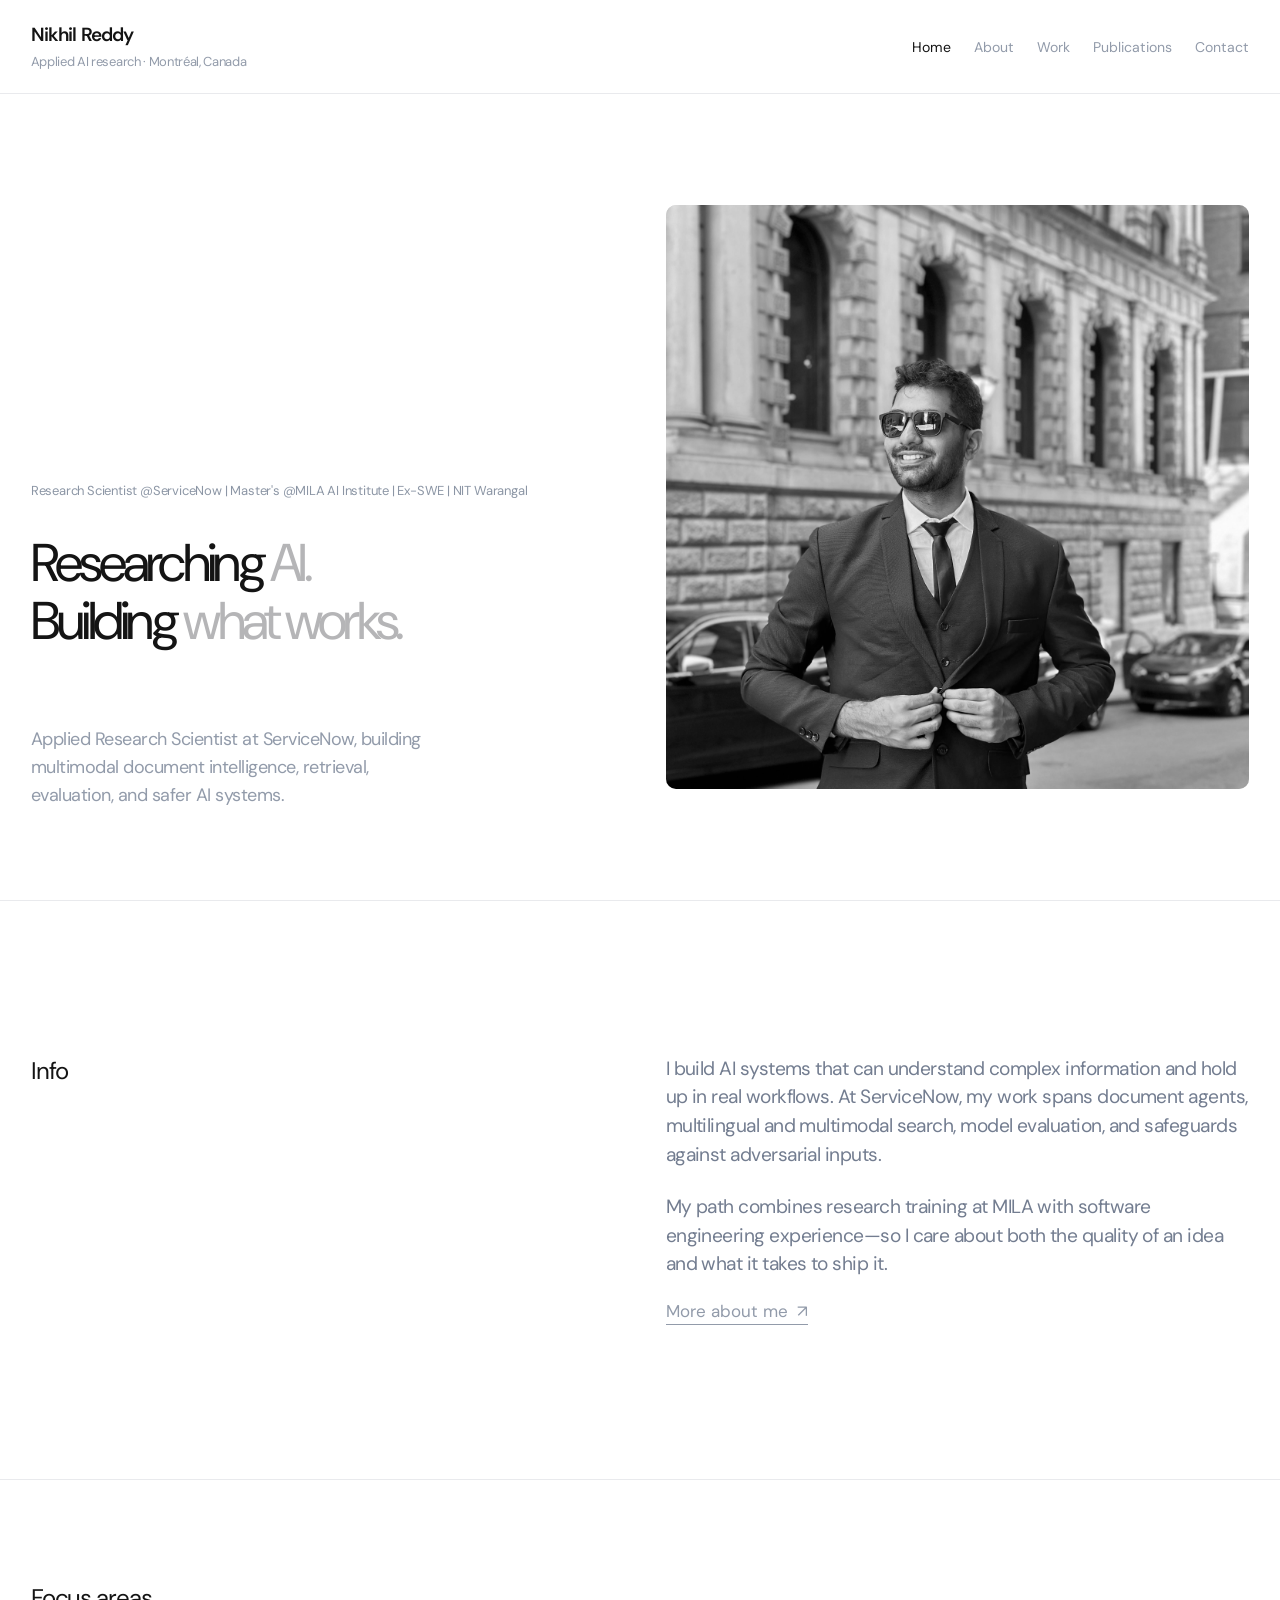
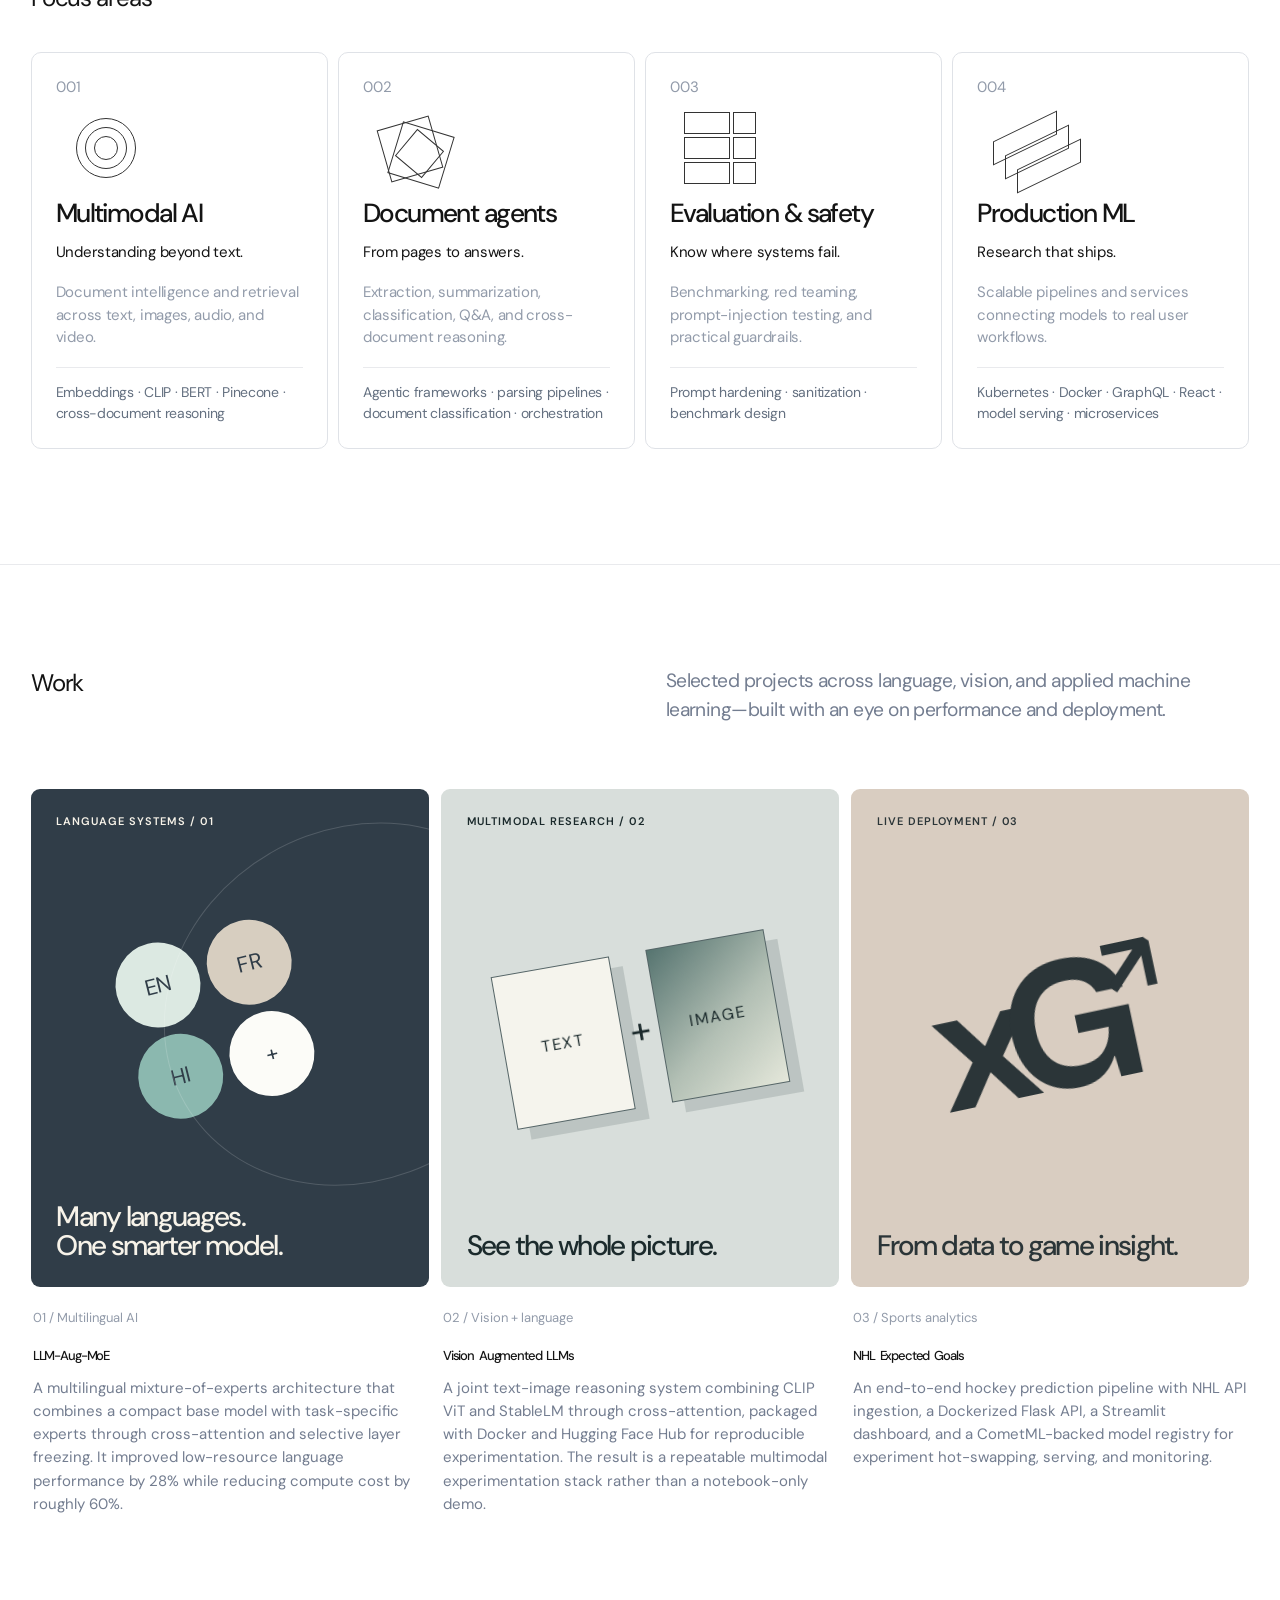
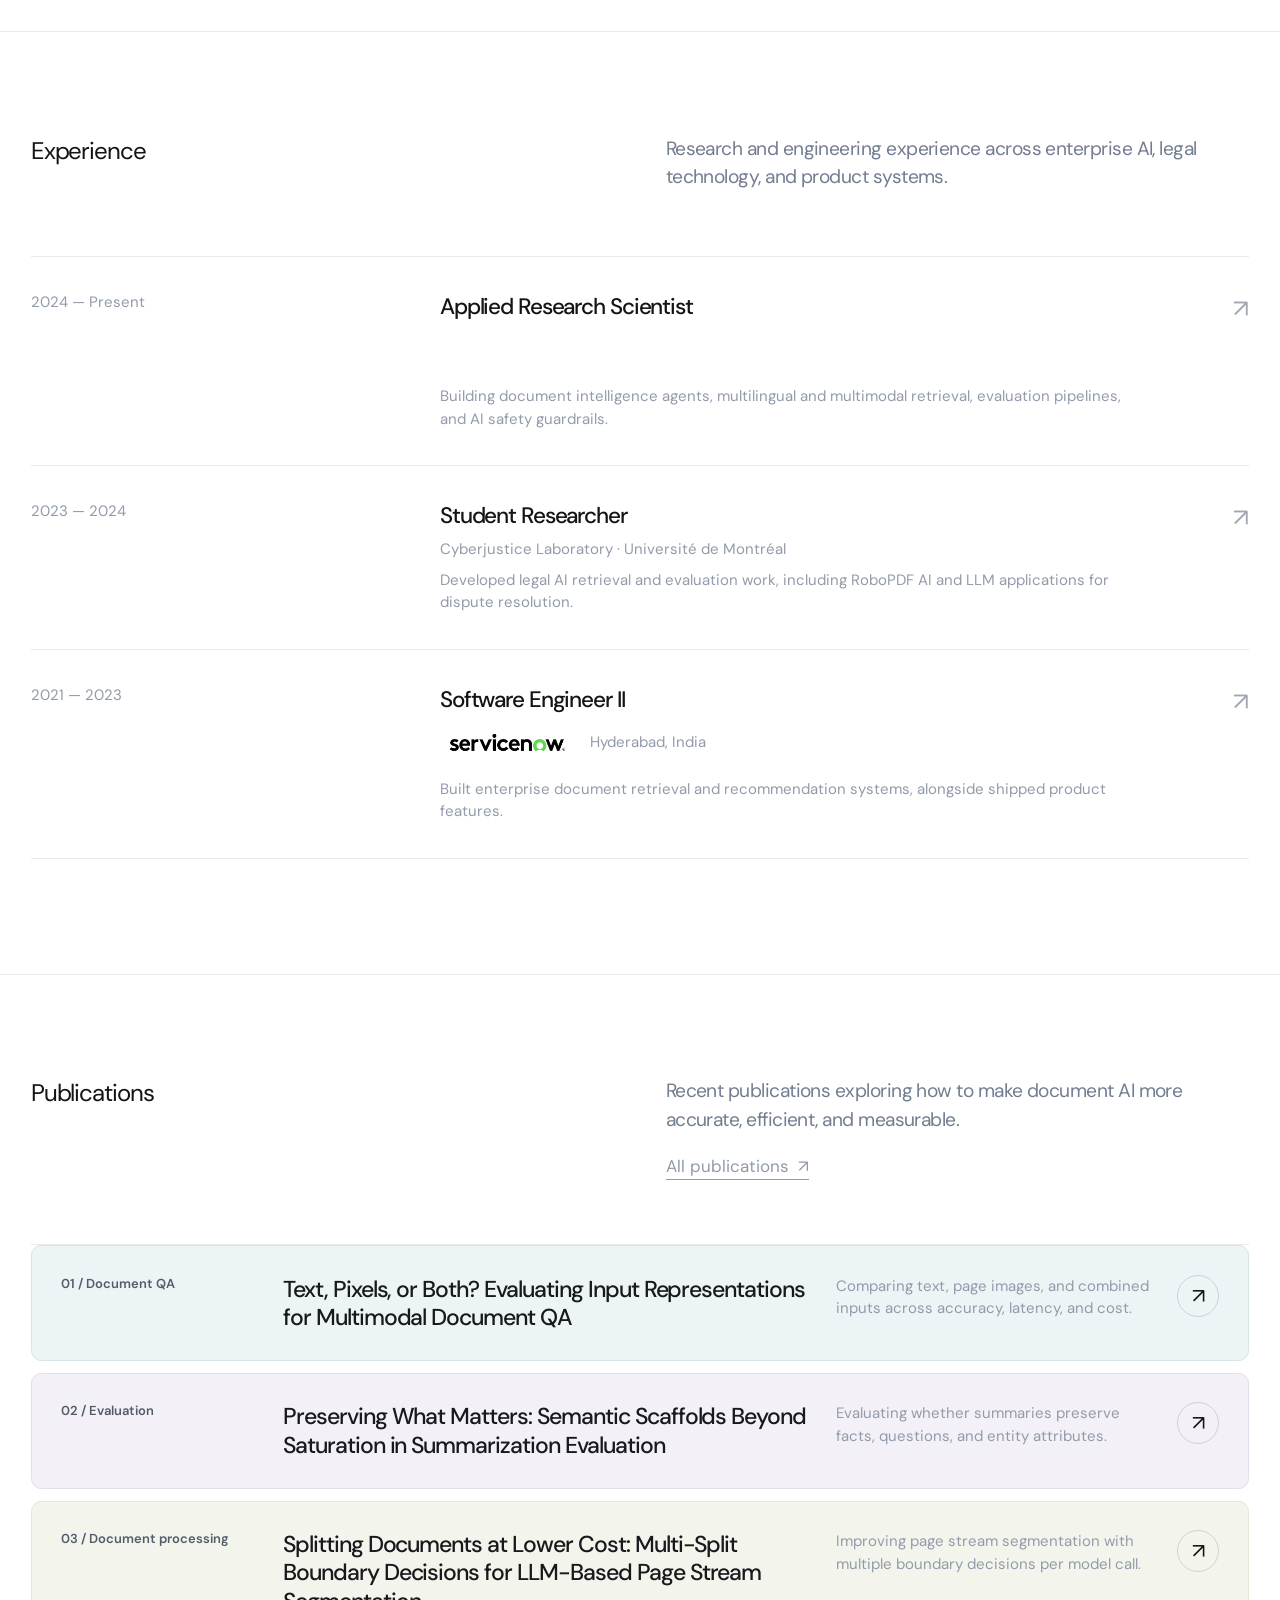
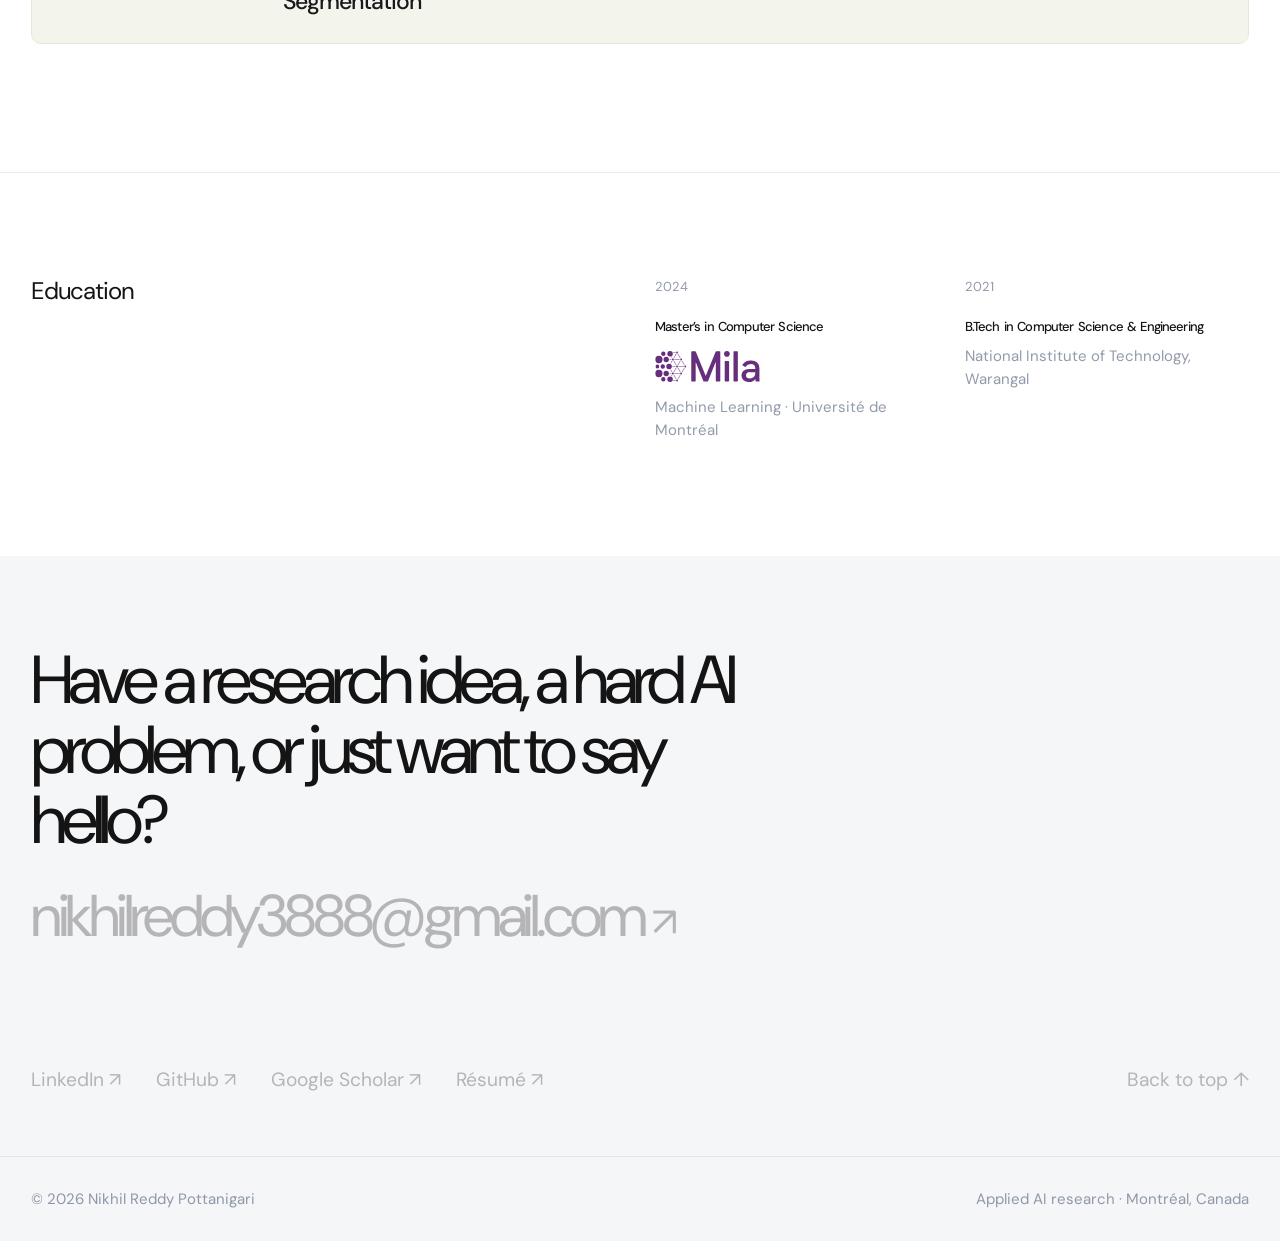
==== index.html @ cb860d5c "Add home page scripts and styles, implement motion effects and responsive design - Introduced home.j" ====
<!doctype html>
<html lang="en">
<head>
  <meta charset="utf-8"><meta name="viewport" content="width=device-width, initial-scale=1">
  <title>Nikhil Reddy Pottanigari — Applied AI Research Scientist</title>
  <meta name="description" content="Nikhil Reddy Pottanigari is an applied research scientist at ServiceNow working on multimodal document intelligence, retrieval, evaluation, and AI safety.">
  <meta property="og:title" content="Nikhil Reddy Pottanigari — Applied AI Research Scientist"><meta property="og:description" content="Research, engineering, and production systems for enterprise AI."><meta property="og:type" content="website"><meta property="og:image" content="https://nikhilreddy3888.github.io/public/WhatsApp%20Image%202026-10-01%20at%2023.16.22.jpeg">
  <link rel="canonical" href="https://nikhilreddy3888.github.io/"><link rel="icon" type="image/svg+xml" href="/favicon-n.svg"><link rel="preconnect" href="https://fonts.googleapis.com"><link rel="preconnect" href="https://fonts.gstatic.com" crossorigin><link href="https://fonts.googleapis.com/css2?family=DM+Sans:wght@400;500;600;700&display=swap" rel="stylesheet"><link rel="stylesheet" href="/styles/home.css">
</head>
<body>
<a class="skip-link" href="#main">Skip to content</a>
<header class="site-header" id="top"><a class="brand" href="#top">Nikhil Reddy<span>Applied AI research · Montréal, Canada</span></a><nav aria-label="Primary navigation"><a href="#top" aria-current="page">Home</a><a href="/about/">About</a><a href="#work">Work</a><a href="/publications/">Publications</a><a href="#contact">Contact</a></nav></header>
<main id="main">
  <section class="hero page-pad" aria-labelledby="hero-title"><div class="hero-copy"><p class="hero-credentials">Research Scientist @ServiceNow | Master's @MILA AI Institute | Ex-SWE | NIT Warangal</p><h1 id="hero-title"><span class="hero-line"><span class="hero-word">Researching</span> <span class="hero-word hero-word-muted">AI.</span></span><span class="hero-line"><span class="hero-word">Building</span> <span class="hero-word hero-word-muted">what works.</span></span></h1><p class="hero-description">Applied Research Scientist at ServiceNow, building multimodal document intelligence, retrieval, evaluation, and safer AI systems.</p></div><figure class="portrait reveal" tabindex="0" role="button" aria-label="Portrait of Nikhil Reddy. Hover, focus, or tap to see a second color photo" aria-pressed="false"><img class="portrait-base" src="/public/WhatsApp%20Image%202026-10-01%20at%2023.16.22.jpeg" alt="Nikhil Reddy in a suit outdoors" fetchpriority="high"><img class="portrait-color" src="/public/image2.jpeg" alt="" aria-hidden="true"></figure></section>
  <section class="split-section page-pad" id="about" aria-labelledby="about-title"><h2 class="section-label" id="about-title">Info</h2><div class="section-intro reveal"><p>I build AI systems that can understand complex information and hold up in real workflows. At ServiceNow, my work spans document agents, multilingual and multimodal search, model evaluation, and safeguards against adversarial inputs.</p><p>My path combines research training at MILA with software engineering experience—so I care about both the quality of an idea and what it takes to ship it.</p><a class="underlined-link" href="/about/">More about me <span aria-hidden="true">↗</span></a></div></section>
  <section class="services-section page-pad" id="focus" aria-labelledby="focus-title"><h2 class="section-label" id="focus-title">Focus areas</h2><div class="services-grid">
    <article class="service-card reveal"><span class="service-index">001</span><div class="service-symbol symbol-orbit" aria-hidden="true"><i></i><i></i><i></i></div><div><h3>Multimodal AI</h3><p class="service-lead">Understanding beyond text.</p><p>Document intelligence and retrieval across text, images, audio, and video.</p><p class="service-tools">Embeddings · CLIP · BERT · Pinecone · cross-document reasoning</p></div></article>
    <article class="service-card reveal"><span class="service-index">002</span><div class="service-symbol symbol-stack" aria-hidden="true"><i></i><i></i><i></i></div><div><h3>Document agents</h3><p class="service-lead">From pages to answers.</p><p>Extraction, summarization, classification, Q&amp;A, and cross-document reasoning.</p><p class="service-tools">Agentic frameworks · parsing pipelines · document classification · orchestration</p></div></article>
    <article class="service-card reveal"><span class="service-index">003</span><div class="service-symbol symbol-grid" aria-hidden="true"><i></i><i></i><i></i><i></i><i></i><i></i></div><div><h3>Evaluation &amp; safety</h3><p class="service-lead">Know where systems fail.</p><p>Benchmarking, red teaming, prompt-injection testing, and practical guardrails.</p><p class="service-tools">Prompt hardening · sanitization · benchmark design</p></div></article>
    <article class="service-card reveal"><span class="service-index">004</span><div class="service-symbol symbol-flow" aria-hidden="true"><i></i><i></i><i></i></div><div><h3>Production ML</h3><p class="service-lead">Research that ships.</p><p>Scalable pipelines and services connecting models to real user workflows.</p><p class="service-tools">Kubernetes · Docker · GraphQL · React · model serving · microservices</p></div></article>
  </div></section>
  <section class="work-section page-pad" id="work" aria-labelledby="work-title"><div class="split-heading reveal"><h2 class="section-label" id="work-title">Work</h2><p>Selected projects across language, vision, and applied machine learning—built with an eye on performance and deployment.</p></div><div class="work-grid">
    <article class="work-card reveal"><div class="work-art art-moe" aria-hidden="true"><span class="art-kicker">LANGUAGE SYSTEMS / 01</span><span class="moe-graphic"><i>EN</i><i>FR</i><i>HI</i><i>+</i></span><strong>Many languages.<br>One smarter model.</strong></div><div class="work-meta"><span>01 / Multilingual AI</span><h3>LLM-Aug-MoE</h3><p>A multilingual mixture-of-experts architecture that combines a compact base model with task-specific experts through cross-attention and selective layer freezing. It improved low-resource language performance by 28% while reducing compute cost by roughly 60%.</p></div></article>
    <article class="work-card reveal"><div class="work-art art-vision" aria-hidden="true"><span class="art-kicker">MULTIMODAL RESEARCH / 02</span><span class="vision-graphic"><i>TEXT</i><b>+</b><i>IMAGE</i></span><strong>See the whole picture.</strong></div><div class="work-meta"><span>02 / Vision + language</span><h3>Vision Augmented LLMs</h3><p>A joint text-image reasoning system combining CLIP ViT and StableLM through cross-attention, packaged with Docker and Hugging Face Hub for reproducible experimentation. The result is a repeatable multimodal experimentation stack rather than a notebook-only demo.</p></div></article>
    <article class="work-card reveal"><div class="work-art art-xg" aria-hidden="true"><span class="art-kicker">LIVE DEPLOYMENT / 03</span><span class="xg-graphic">xG<span>↗</span></span><strong>From data to game insight.</strong></div><div class="work-meta"><span>03 / Sports analytics</span><h3>NHL Expected Goals</h3><p>An end-to-end hockey prediction pipeline with NHL API ingestion, a Dockerized Flask API, a Streamlit dashboard, and a CometML-backed model registry for experiment hot-swapping, serving, and monitoring.</p></div></article>
  </div></section>
  <section class="experience-section page-pad" id="experience" aria-labelledby="experience-title"><div class="split-heading reveal"><h2 class="section-label" id="experience-title">Experience</h2><p>Research and engineering experience across enterprise AI, legal technology, and product systems.</p></div><div class="experience-list reveal">
    <article><span>2024 — Present</span><div><h3>Applied Research Scientist</h3><p class="org-line"><img class="org-logo servicenow-logo" src="/public/servicenow.png" alt="ServiceNow" loading="lazy"><span>Montréal, Canada</span></p><p>Building document intelligence agents, multilingual and multimodal retrieval, evaluation pipelines, and AI safety guardrails.</p></div><span class="row-arrow" aria-hidden="true">↗</span></article>
    <article><span>2023 — 2024</span><div><h3>Student Researcher</h3><p>Cyberjustice Laboratory · Université de Montréal</p><p>Developed legal AI retrieval and evaluation work, including RoboPDF AI and LLM applications for dispute resolution.</p></div><span class="row-arrow" aria-hidden="true">↗</span></article>
    <article><span>2021 — 2023</span><div><h3>Software Engineer II</h3><p class="org-line"><img class="org-logo servicenow-logo" src="/public/servicenow.png" alt="ServiceNow" loading="lazy"><span>Hyderabad, India</span></p><p>Built enterprise document retrieval and recommendation systems, alongside shipped product features.</p></div><span class="row-arrow" aria-hidden="true">↗</span></article>
  </div></section>
  <section class="research-section page-pad" id="publications" aria-labelledby="research-title"><div class="split-heading reveal"><h2 class="section-label" id="research-title">Publications</h2><div><p>Recent publications exploring how to make document AI more accurate, efficient, and measurable.</p><a class="underlined-link" href="/publications/">All publications <span aria-hidden="true">↗</span></a></div></div><div class="research-list featured-publications reveal">
    <article><span>01 / Document QA</span><h3><a href="/publications/2609.22628/">Text, Pixels, or Both? Evaluating Input Representations for Multimodal Document QA</a></h3><p>Comparing text, page images, and combined inputs across accuracy, latency, and cost.</p><a class="research-arrow" href="/publications/2609.22628/" aria-label="Read Text, Pixels, or Both?">↗</a></article>
    <article><span>02 / Evaluation</span><h3><a href="/publications/2609.22603/">Preserving What Matters: Semantic Scaffolds Beyond Saturation in Summarization Evaluation</a></h3><p>Evaluating whether summaries preserve facts, questions, and entity attributes.</p><a class="research-arrow" href="/publications/2609.22603/" aria-label="Read Preserving What Matters">↗</a></article>
    <article><span>03 / Document processing</span><h3><a href="/publications/2609.22620/">Splitting Documents at Lower Cost: Multi-Split Boundary Decisions for LLM-Based Page Stream Segmentation</a></h3><p>Improving page stream segmentation with multiple boundary decisions per model call.</p><a class="research-arrow" href="/publications/2609.22620/" aria-label="Read Splitting Documents at Lower Cost">↗</a></article>
  </div></section>
  <section class="education-section page-pad" id="education" aria-labelledby="education-title"><h2 class="section-label" id="education-title">Education</h2><div class="education-grid reveal"><div><span>2024</span><h3>Master’s in Computer Science</h3><p class="org-line"><img class="org-logo mila-logo" src="/public/logo.svg" alt="MILA AI Institute" loading="lazy"><span>Machine Learning · Université de Montréal</span></p></div><div><span>2021</span><h3>B.Tech in Computer Science &amp; Engineering</h3><p>National Institute of Technology, Warangal</p></div></div></section>
  <section class="contact-section page-pad reveal" id="contact" aria-labelledby="contact-title"><h2 id="contact-title">Have a research idea, a hard AI problem, or just want to say hello?</h2><a class="contact-email" href="mailto:nikhilreddy3888@gmail.com">nikhilreddy3888@gmail.com <span aria-hidden="true">↗</span></a><div class="contact-bottom"><div class="social-links"><a href="https://www.linkedin.com/in/pottanigari-nikhil-reddy/" target="_blank" rel="noopener noreferrer">LinkedIn ↗</a><a href="https://github.com/nikhilreddy3888" target="_blank" rel="noopener noreferrer">GitHub ↗</a><a href="https://scholar.google.com/citations?user=vLbQuAUAAAAJ&amp;hl=en" target="_blank" rel="noopener noreferrer">Google Scholar ↗</a><a href="/assets/Nikhil_Reddy_Pottanigari_2026.pdf" target="_blank" rel="noopener noreferrer">Résumé ↗</a></div><a href="#top">Back to top ↑</a></div></section>
</main>
<footer class="site-footer page-pad"><span>© <span id="year">2026</span> Nikhil Reddy Pottanigari</span><span>Applied AI research · Montréal, Canada</span></footer>
<script src="/scripts/home.js"></script>
</body>
</html>
---- styles/home.css ----
:root{--ink:#141414;--muted:#929baa;--soft:#b5b5b7;--line:#e9eaed;--page:#fff;--footer:#f5f6f8}
*{box-sizing:border-box}html{scroll-behavior:smooth;scroll-padding-top:6rem}body{margin:0;background:var(--page);color:var(--ink);font-family:'DM Sans',Arial,sans-serif;-webkit-font-smoothing:antialiased}a{color:inherit}img{display:block;max-width:100%}figure,p,h1,h2,h3{margin:0}.page-pad{padding-left:clamp(20px,2.4vw,48px);padding-right:clamp(20px,2.4vw,48px)}.skip-link{position:absolute;left:1rem;top:-4rem;background:#111;color:#fff;padding:.8rem 1rem;z-index:100}.skip-link:focus{top:1rem}a:focus-visible,.portrait:focus-visible{outline:2px solid #111;outline-offset:5px}
.site-header{min-height:94px;padding:16px clamp(20px,2.4vw,48px);display:flex;align-items:center;justify-content:space-between;gap:2rem;border-bottom:1px solid var(--line)}.brand{text-decoration:none;font-size:clamp(19px,1.35vw,26px);font-weight:600;letter-spacing:-.045em;line-height:1.2;white-space:nowrap}.brand span{display:block;margin-top:7px;color:var(--muted);font-size:clamp(13px,1vw,17px);font-weight:400;letter-spacing:-.025em}.site-header nav{display:flex;align-items:center;gap:clamp(17px,1.8vw,35px)}.site-header nav a{text-decoration:none;color:var(--muted);font-size:clamp(14px,1.1vw,20px);transition:color .2s}.site-header nav a:hover,.site-header nav a:focus-visible,.site-header nav a:first-child{color:var(--ink)}
.hero{display:grid;grid-template-columns:minmax(0,1fr) minmax(0,1fr);align-items:center;gap:clamp(32px,4vw,80px);min-height:calc(100vh - 94px);padding-top:20px;padding-bottom:20px}.hero-copy{padding-top:2rem;padding-bottom:2rem}.overline{font-size:clamp(12px,.92vw,16px);letter-spacing:.08em;text-transform:uppercase;color:var(--muted);margin-bottom:clamp(55px,8vw,150px)}.hero h1{max-width:12ch;font-size:clamp(53px,5.25vw,104px);font-weight:400;line-height:1.035;letter-spacing:-.075em}.hero h1 span{color:var(--soft)}.hero-description{max-width:690px;margin-top:clamp(36px,4vw,76px);font-size:clamp(18px,1.43vw,28px);line-height:1.55;color:var(--muted);letter-spacing:-.028em}.text-link,.underlined-link{display:inline-flex;align-items:center;gap:.6rem;text-decoration:none;border-bottom:1px solid currentColor;padding-bottom:2px}.text-link{margin-top:30px;font-size:clamp(16px,1.12vw,20px)}.underlined-link{color:var(--muted);font-size:clamp(17px,1.15vw,22px)}.text-link:hover,.underlined-link:hover{color:var(--ink)}
.portrait{position:relative;width:100%;aspect-ratio:1/1;overflow:hidden;border-radius:10px;cursor:pointer;background:#ddd}.portrait img{position:absolute;inset:0;width:100%;height:100%;object-fit:cover;object-position:center 48%;transition:opacity .5s ease,transform .7s ease}.portrait-base{filter:grayscale(1)}.portrait-color{opacity:0;object-position:center 45%}.portrait:hover .portrait-color,.portrait:focus-visible .portrait-color,.portrait.is-color .portrait-color{opacity:1}.portrait:hover img,.portrait:focus-visible img,.portrait.is-color img{transform:scale(1.025)}.portrait figcaption{position:absolute;right:18px;bottom:18px;background:rgba(255,255,255,.86);backdrop-filter:blur(8px);border-radius:50px;padding:9px 13px;font-size:12px;letter-spacing:-.02em;transition:opacity .2s}.portrait:hover figcaption{opacity:0}
.split-section{display:grid;grid-template-columns:1fr 1fr;gap:clamp(30px,4vw,80px);padding-top:clamp(90px,12vw,220px);padding-bottom:clamp(90px,12vw,220px);border-top:1px solid var(--line)}.section-label{font-size:clamp(24px,1.55vw,32px);font-weight:400;letter-spacing:-.045em}.section-intro{max-width:920px}.section-intro p,.split-heading p{font-size:clamp(19px,1.5vw,29px);line-height:1.5;color:#737d90;letter-spacing:-.028em}.section-intro p+p{margin-top:1.2em}.section-intro .underlined-link{margin-top:1.25em}
.services-section,.work-section,.experience-section,.research-section,.education-section{padding-top:clamp(80px,8vw,150px);padding-bottom:clamp(90px,9vw,170px);border-top:1px solid var(--line)}.services-section>.section-label{margin-bottom:clamp(32px,3vw,60px)}.services-grid{display:grid;grid-template-columns:repeat(4,minmax(0,1fr));gap:10px}.service-card{min-height:clamp(380px,31vw,600px);display:flex;flex-direction:column;justify-content:space-between;padding:clamp(24px,1.65vw,36px);border:1px solid #dfe2e7;border-radius:10px}.service-index{color:var(--muted);font-size:clamp(15px,1vw,20px)}.service-card h3{font-size:clamp(25px,2.05vw,40px);font-weight:500;letter-spacing:-.06em;line-height:1.1}.service-card p{font-size:clamp(15px,1.1vw,21px);line-height:1.5;color:var(--muted);letter-spacing:-.02em;margin-top:18px}.service-card .service-lead{color:var(--ink);margin-top:13px}.service-symbol{position:relative;width:100px;height:100px;margin-top:auto;margin-bottom:auto;color:#333}.service-symbol i{position:absolute;display:block}.symbol-orbit i{border:1px solid;border-radius:50%;top:20%;left:20%;width:60%;height:60%}.symbol-orbit i:nth-child(2){inset:29%;width:42%;height:42%}.symbol-orbit i:nth-child(3){inset:38%;width:24%;height:24%}.symbol-stack i{border:1px solid;width:54%;height:54%;transform:rotate(-16deg);left:20%;top:24%}.symbol-stack i:nth-child(2){transform:rotate(17deg);left:31%;top:30%}.symbol-stack i:nth-child(3){transform:rotate(40deg);left:39%;top:38%;width:35%;height:35%}.symbol-grid{display:grid;grid-template-columns:2fr 1fr;grid-template-rows:repeat(3,1fr);gap:3px;padding:14px}.symbol-grid i{position:static;border:1px solid}.symbol-grid i:nth-child(3),.symbol-grid i:nth-child(6){grid-column:1}.symbol-grid i:nth-child(4),.symbol-grid i:nth-child(5){grid-column:2}.symbol-grid i:nth-child(3){grid-row:2}.symbol-grid i:nth-child(4){grid-row:2}.symbol-grid i:nth-child(5){grid-row:3}.symbol-grid i:nth-child(6){grid-row:3}.symbol-flow i{border:1px solid;width:64px;height:24px;transform:skewY(-26deg);left:16px;top:28px}.symbol-flow i:nth-child(2){left:28px;top:42px}.symbol-flow i:nth-child(3){left:40px;top:56px}
.split-heading{display:grid;grid-template-columns:1fr 1fr;gap:clamp(30px,4vw,80px);align-items:start;margin-bottom:clamp(36px,5vw,90px)}.split-heading p{max-width:920px}.split-heading .underlined-link{margin-top:20px}.work-grid{display:grid;grid-template-columns:repeat(3,minmax(0,1fr));gap:12px}.work-art{position:relative;overflow:hidden;aspect-ratio:4/5;border-radius:9px;padding:clamp(22px,2vw,40px);display:flex;flex-direction:column;justify-content:space-between}.art-kicker{font-size:clamp(11px,.85vw,16px);font-weight:600;letter-spacing:.09em}.work-art strong{font-size:clamp(26px,2.2vw,45px);line-height:1.05;letter-spacing:-.06em;font-weight:500;z-index:1}.art-moe{background:#303d48;color:#f7f3e9}.art-moe:after{content:"";position:absolute;width:100%;height:70%;border:1px solid rgba(255,255,255,.16);border-radius:50%;transform:rotate(-30deg);top:8%;left:32%}.moe-graphic{display:flex;flex-wrap:wrap;gap:9px;width:210px;transform:rotate(-14deg);margin:auto}.moe-graphic i{display:grid;place-items:center;width:85px;height:85px;border-radius:50%;background:#dce9e2;color:#303d48;font-size:22px;font-style:normal}.moe-graphic i:nth-child(2){background:#d7cec0}.moe-graphic i:nth-child(3){background:#8bb8af}.moe-graphic i:nth-child(4){background:#fcfcf8}.art-vision{background:#d8dedb;color:#1b2a2c}.vision-graphic{display:flex;align-items:center;justify-content:center;gap:8px;margin:auto;transform:rotate(-10deg)}.vision-graphic i{width:120px;height:155px;display:grid;place-items:center;background:#f5f4ed;border:1px solid #546466;box-shadow:12px 12px 0 rgba(27,42,44,.14);font-style:normal;font-size:16px;letter-spacing:.12em}.vision-graphic i:last-child{background:linear-gradient(140deg,#567470,#b2bfb4 55%,#e4e7da)}.vision-graphic b{font-size:38px;font-weight:400}.art-xg{background:#d9cdc1;color:#2b3538}.xg-graphic{font-size:clamp(125px,14vw,280px);line-height:1;letter-spacing:-.15em;margin:auto;transform:rotate(-12deg);font-weight:700}.xg-graphic span{font-size:.48em;vertical-align:top;letter-spacing:0}.work-meta{padding:19px 2px 0}.work-meta span,.research-list article>span,.education-grid span{font-size:clamp(13px,.9vw,18px);color:var(--muted)}.work-meta h3{font-size:clamp(23px,1.6vw,34px);font-weight:500;letter-spacing:-.05em;margin:10px 0}.work-meta p{font-size:clamp(15px,1.02vw,20px);line-height:1.55;color:#737d90;max-width:45ch}
.experience-list,.research-list{border-top:1px solid var(--line)}.experience-list article{display:grid;grid-template-columns:1fr 2fr auto;gap:25px;padding:35px 0;border-bottom:1px solid var(--line)}.experience-list article>span:first-child{color:var(--muted);font-size:clamp(15px,1.1vw,22px)}.experience-list h3{font-size:clamp(22px,1.75vw,35px);font-weight:500;letter-spacing:-.05em}.experience-list p{font-size:clamp(15px,1.05vw,21px);line-height:1.5;color:var(--muted);margin-top:8px;max-width:70ch}.experience-list .row-arrow{font-size:25px;font-weight:400;color:#a1a7b1}.research-list article{position:relative;display:grid;grid-template-columns:1fr 2fr 1.3fr auto;gap:24px;align-items:start;padding:34px 0;border-bottom:1px solid var(--line)}.research-list h3{font-size:clamp(20px,1.55vw,32px);line-height:1.22;letter-spacing:-.045em;font-weight:500}.research-list h3 a{text-decoration:none}.research-list h3 a:hover{text-decoration:underline}.research-list p{font-size:clamp(15px,1.03vw,20px);line-height:1.5;color:var(--muted)}.research-arrow{text-decoration:none;font-size:26px}.education-section{display:grid;grid-template-columns:1fr 1fr;gap:30px}.education-grid{display:grid;grid-template-columns:1fr 1fr;gap:25px}.education-grid h3{font-size:clamp(21px,1.45vw,29px);font-weight:500;line-height:1.2;letter-spacing:-.04em;margin:16px 0 8px}.education-grid p{font-size:clamp(15px,1vw,19px);line-height:1.5;color:var(--muted)}
.contact-section{background:var(--footer);min-height:600px;padding-top:clamp(75px,7vw,140px);padding-bottom:clamp(50px,5vw,100px);display:flex;flex-direction:column}.contact-section h2{font-size:clamp(48px,5.3vw,105px);font-weight:400;letter-spacing:-.075em;line-height:1.03;max-width:17ch}.contact-email{font-size:clamp(28px,4.6vw,90px);letter-spacing:-.07em;color:var(--soft);text-decoration:none;line-height:1.2;margin-top:25px;overflow-wrap:anywhere}.contact-email:hover{color:var(--ink)}.contact-email span{font-size:.7em}.contact-bottom{display:flex;align-items:end;justify-content:space-between;gap:25px;margin-top:auto;padding-top:110px;font-size:clamp(18px,1.5vw,30px)}.social-links{display:flex;flex-wrap:wrap;gap:12px 35px}.contact-bottom a{color:var(--soft);text-decoration:none}.contact-bottom a:hover{color:var(--ink)}.site-footer{background:var(--footer);border-top:1px solid #e4e5e8;min-height:85px;display:flex;align-items:center;justify-content:space-between;gap:20px;color:#8e98a7;font-size:15px}
@media(max-width:1100px){.services-grid{grid-template-columns:repeat(2,1fr)}.work-grid{grid-template-columns:repeat(2,1fr)}.work-card:last-child{grid-column:1/-1}.work-card:last-child .work-art{aspect-ratio:2/1}.research-list article{grid-template-columns:1fr 2fr auto}.research-list p{grid-column:2}.research-arrow{grid-column:3;grid-row:1}}
@media(max-width:760px){html{scroll-padding-top:20px}.site-header{display:block;min-height:0;padding-top:17px;padding-bottom:17px}.brand{font-size:21px}.brand span{font-size:13px;margin-top:4px}.site-header nav{margin-top:24px;gap:12px 22px;flex-wrap:wrap;padding-bottom:2px}.site-header nav a{font-size:16px}.hero{grid-template-columns:1fr;gap:32px;min-height:0;padding-top:45px;padding-bottom:28px}.hero-copy{padding:0}.overline{margin-bottom:30px}.hero h1{font-size:clamp(42px,8vw,66px);max-width:13ch}.hero-description{font-size:19px;margin-top:32px}.text-link{margin-top:20px}.portrait{max-width:650px}.split-section,.split-heading,.education-section{grid-template-columns:1fr}.split-section{gap:32px}.services-section,.work-section,.experience-section,.research-section,.education-section{padding-top:85px;padding-bottom:95px}.services-grid{gap:10px}.service-card{min-height:400px}.work-grid{grid-template-columns:1fr;gap:35px}.work-card:last-child{grid-column:auto}.work-card:last-child .work-art{aspect-ratio:4/5}.work-art{aspect-ratio:4/4}.experience-list article{grid-template-columns:1fr auto;gap:14px}.experience-list article>span:first-child{grid-column:1/-1}.experience-list article .row-arrow{grid-column:2;grid-row:2}.research-list article{grid-template-columns:1fr auto;gap:12px}.research-list article>span{grid-column:1/-1}.research-list h3{grid-column:1}.research-list p{grid-column:1}.research-arrow{grid-column:2;grid-row:2}.education-grid{grid-template-columns:1fr}.contact-section{min-height:550px}.contact-bottom{align-items:start;flex-direction:column}.site-footer{flex-direction:column;align-items:start;justify-content:center}}
@media(max-width:520px){.hero h1{font-size:clamp(41px,10.2vw,54px)}.portrait figcaption{font-size:11px}.split-section{padding-top:95px;padding-bottom:95px}.section-intro p,.split-heading p{font-size:19px}.services-grid{grid-template-columns:1fr}.service-card{min-height:390px;padding:26px}.service-symbol{margin-left:8px}.work-art{aspect-ratio:1/1}.vision-graphic i{width:93px;height:120px}.contact-section h2{font-size:clamp(43px,11vw,62px)}.contact-email{font-size:clamp(27px,7vw,42px)}.contact-bottom{font-size:22px}.social-links{display:grid;gap:13px}}
@media(prefers-reduced-motion:reduce){html{scroll-behavior:auto}*,*:before,*:after{transition-duration:.01ms!important;animation-duration:.01ms!important}}
/* Refinements shared by the home and inner pages. */
.site-header nav a:first-child{color:var(--muted)}
.site-header nav a[aria-current="page"]{color:var(--ink)}
.hero h1{max-width:13.5ch;font-size:clamp(48px,4.15vw,82px);line-height:1.08;letter-spacing:-.07em}
.hero-description{max-width:34ch;margin-top:clamp(34px,4vw,72px);font-size:clamp(18px,1.37vw,26px)}
.hero-copy{max-width:870px}
.portrait{cursor:pointer}
.featured-publications article{background:#fbfbfc;padding:clamp(24px,2.25vw,44px);border:1px solid #e0e2e7;border-radius:10px;margin-bottom:12px;grid-template-columns:minmax(135px,.75fr) minmax(0,2fr) minmax(0,1.2fr) auto;transition:background .25s,border-color .25s,transform .3s}
.featured-publications article:hover{background:#f4f5f7;border-color:#bbc2cc;transform:translateY(-3px)}
.featured-publications h3{font-size:clamp(22px,1.8vw,35px);color:#17191c}
.featured-publications article>span{color:#525d6a;font-weight:600}
.featured-publications .research-arrow{display:grid;place-items:center;width:42px;height:42px;border:1px solid #cdd1d8;border-radius:50%;font-size:21px}
.featured-publications .research-arrow:hover{background:#111;color:#fff;border-color:#111}
.js .reveal{opacity:0;transform:translateY(22px);transition:opacity .7s ease,transform .7s cubic-bezier(.2,.7,.2,1)}
.js .reveal.is-visible{opacity:1;transform:none}
.inner-hero{padding-top:clamp(85px,9vw,170px);padding-bottom:clamp(95px,10vw,185px);border-bottom:1px solid var(--line)}
.page-kicker{font-size:clamp(14px,1vw,18px);color:var(--muted);margin-bottom:clamp(45px,5vw,95px)}
.inner-hero h1{font-size:clamp(55px,6.7vw,130px);font-weight:400;line-height:1;letter-spacing:-.075em;max-width:13ch}
.inner-hero h1 span{color:var(--soft)}
.inner-hero>p:not(.page-kicker){font-size:clamp(20px,1.7vw,32px);line-height:1.5;letter-spacing:-.03em;color:#788292;max-width:35ch;margin-top:clamp(45px,5vw,85px)}
.inner-hero .underlined-link{margin-top:28px}
.about-story,.about-facts{display:grid;grid-template-columns:1fr 1fr;gap:clamp(30px,4vw,80px);padding-top:clamp(80px,8vw,150px);padding-bottom:clamp(90px,9vw,170px);border-bottom:1px solid var(--line)}
.about-story-copy{max-width:850px}.about-story-copy p{font-size:clamp(19px,1.5vw,28px);line-height:1.55;letter-spacing:-.025em;color:#737d90}.about-story-copy p+p{margin-top:1.1em}.about-story-copy .underlined-link{margin-top:30px}
.fact-grid{display:grid;grid-template-columns:repeat(3,minmax(0,1fr));gap:10px;grid-column:1/-1}.fact-grid article{min-height:310px;border:1px solid #dfe2e7;border-radius:10px;padding:clamp(23px,2vw,38px);display:flex;flex-direction:column}.fact-grid span{color:var(--muted);font-size:16px}.fact-grid h3{font-size:clamp(23px,1.8vw,35px);letter-spacing:-.05em;font-weight:500;margin-top:auto}.fact-grid p{font-size:clamp(16px,1.12vw,21px);line-height:1.5;color:var(--muted);margin-top:15px}
.inner-cta{background:#f5f6f8;padding-top:clamp(85px,9vw,170px);padding-bottom:clamp(85px,9vw,170px)}.inner-cta p{color:var(--muted);font-size:clamp(17px,1.4vw,26px);margin-bottom:25px}.inner-cta a{font-size:clamp(43px,5vw,95px);line-height:1;letter-spacing:-.07em;text-decoration:none}.inner-cta a:hover{color:#8992a0}.site-footer a{color:inherit;text-decoration:none}.site-footer a:hover{color:var(--ink)}
.pub-section,.pub-archive{padding-top:clamp(80px,8vw,150px);padding-bottom:clamp(90px,9vw,170px)}.pub-archive{border-top:1px solid var(--line)}.pub-section-heading{display:flex;justify-content:space-between;align-items:baseline;gap:20px;margin-bottom:clamp(35px,4vw,75px)}.pub-section-heading h2{font-size:clamp(28px,2vw,40px);font-weight:400;letter-spacing:-.05em}.pub-section-heading p{font-size:clamp(16px,1.1vw,22px);color:var(--muted)}
.pub-feature-grid{display:grid;grid-template-columns:repeat(3,minmax(0,1fr));gap:12px}.pub-feature{display:flex;flex-direction:column;min-height:550px;border:1px solid #d8dce2;border-radius:10px;padding:clamp(22px,2vw,38px);background:#fafbfc;transition:transform .3s,border-color .3s,background .3s}.pub-feature:hover{transform:translateY(-5px);border-color:#aeb7c2;background:#f4f6f8}.pub-feature-top{display:flex;align-items:start;justify-content:space-between;gap:10px;min-height:80px}.pub-number{font-size:clamp(14px,1vw,19px);color:#66717f}.pub-badge{font-size:clamp(11px,.8vw,15px);line-height:1.3;color:#48525f;border:1px solid #c5ccd4;border-radius:50px;padding:7px 11px;text-align:center}.pub-feature h3{font-size:clamp(25px,2vw,39px);line-height:1.12;letter-spacing:-.055em;font-weight:500;margin:30px 0}.pub-feature h3 a{text-decoration:none}.pub-feature h3 a:hover{text-decoration:underline}.pub-summary{font-size:clamp(16px,1.17vw,22px);line-height:1.5;color:#626d7e}.pub-authors{font-size:clamp(14px,.93vw,18px);line-height:1.45;color:#929baa;margin-top:25px}.pub-actions{display:flex;flex-wrap:wrap;gap:10px 20px;margin-top:auto;padding-top:36px}.pub-actions a{font-size:clamp(15px,1vw,19px);text-underline-offset:4px}.pub-actions a:hover{color:#6f7b8c}
.archive-list{border-top:1px solid var(--line)}.archive-list article{display:grid;grid-template-columns:minmax(140px,1fr) 2fr 1.4fr;gap:25px;padding:31px 0;border-bottom:1px solid var(--line)}.archive-list span{font-size:clamp(15px,1vw,19px);color:var(--muted)}.archive-list h3{font-size:clamp(21px,1.5vw,30px);line-height:1.25;font-weight:500;letter-spacing:-.04em}.archive-list p{font-size:clamp(15px,1vw,19px);line-height:1.5;color:var(--muted)}
@media(max-width:1100px){.featured-publications article{grid-template-columns:1fr 2fr auto}.featured-publications p{grid-column:2}.featured-publications .research-arrow{grid-column:3;grid-row:1}.pub-feature-grid{grid-template-columns:1fr}.pub-feature{min-height:0}.pub-feature-top{min-height:0}.pub-feature h3{margin:35px 0 20px}.pub-actions{margin-top:0}.archive-list article{grid-template-columns:1fr 2fr}.archive-list p{grid-column:2}}
@media(max-width:760px){.hero h1{font-size:clamp(42px,7.6vw,65px)}.hero-description{font-size:19px;margin-top:32px}.featured-publications article{grid-template-columns:1fr auto;gap:15px}.featured-publications article>span{grid-column:1/-1}.featured-publications h3{grid-column:1}.featured-publications p{grid-column:1}.featured-publications .research-arrow{grid-column:2;grid-row:2}.about-story,.about-facts{grid-template-columns:1fr}.fact-grid{grid-template-columns:1fr}.fact-grid article{min-height:240px}.archive-list article{grid-template-columns:1fr}.archive-list p{grid-column:1}.inner-hero h1{font-size:clamp(50px,9vw,80px)}}
@media(max-width:520px){.hero h1{font-size:clamp(40px,10vw,52px)}.inner-hero h1{font-size:clamp(46px,11vw,65px)}.pub-section-heading{align-items:start;flex-direction:column}.pub-feature-top{flex-direction:column;gap:12px}.pub-feature h3{margin:28px 0 18px}}
@media(prefers-reduced-motion:reduce){.js .reveal{opacity:1;transform:none;transition:none}}
/* Low-set hero typography and staged entrance. */
.hero-copy{align-self:stretch;display:flex;flex-direction:column;justify-content:flex-end;padding-top:0;padding-bottom:clamp(45px,5.5vw,112px)}
.hero-credentials{max-width:58ch;color:#8c96a5;font-size:clamp(13px,.95vw,17px);line-height:1.45;letter-spacing:-.015em;margin-bottom:clamp(25px,2.6vw,48px)}
.hero h1{max-width:none}
.hero-line{display:block}
.hero .hero-word{display:inline-block;color:var(--ink)}
.hero .hero-word-muted{color:var(--soft)}
.hero-description{margin-top:clamp(52px,6vw,110px)}
.js .hero-word,.js .hero-credentials,.js .hero-description{animation:hero-arrive .9s cubic-bezier(.2,.7,.2,1) both}
.js .hero-credentials{animation-delay:.08s}
.js .hero-line:first-child .hero-word:first-child{animation-delay:.2s}
.js .hero-line:first-child .hero-word:last-child{animation-delay:.32s}
.js .hero-line:last-child .hero-word:first-child{animation-delay:.47s}
.js .hero-line:last-child .hero-word:last-child{animation-delay:.6s}
.js .hero-description{animation-delay:.77s}
@keyframes hero-arrive{from{opacity:0;filter:blur(5px);transform:translateY(22px)}to{opacity:1;filter:blur(0);transform:translateY(0)}}
.org-line{display:flex;align-items:center;gap:14px;flex-wrap:wrap}
.org-logo{display:block;object-fit:contain;object-position:left center;flex:none}
.servicenow-logo{width:136px;height:39px}
.mila-logo{width:105px;height:32px}
.experience-list .org-line{margin:9px 0 16px}
.education-grid .org-line{margin-top:13px}
.education-grid .org-line span{font-size:inherit;color:var(--muted)}
.detail-list{margin:18px 0 0;padding-left:1.2em;color:#737d90;font-size:clamp(16px,1.03vw,20px);line-height:1.6}
.detail-list li+li{margin-top:12px}
.about-story-copy .detail-list{font-size:clamp(17px,1.13vw,22px)}
.service-tools{font-size:clamp(14px,.9vw,18px)!important;color:#647080!important;border-top:1px solid var(--line);padding-top:14px}
.featured-publications article:nth-child(1){background:#edf4f5;border-color:#d8e5e7}
.featured-publications article:nth-child(2){background:#f4f0f7;border-color:#e5ddec}
.featured-publications article:nth-child(3){background:#f3f5ec;border-color:#e3e9d7}
.featured-publications article:nth-child(1):hover{background:#e2eff0}
.featured-publications article:nth-child(2):hover{background:#ece4f2}
.featured-publications article:nth-child(3):hover{background:#ebefdf}
.pub-feature:nth-child(1){background:#edf4f5;border-color:#d8e5e7}
.pub-feature:nth-child(2){background:#f4f0f7;border-color:#e5ddec}
.pub-feature:nth-child(3){background:#f3f5ec;border-color:#e3e9d7}
.pub-feature:nth-child(1):hover{background:#e2eff0}
.pub-feature:nth-child(2):hover{background:#ece4f2}
.pub-feature:nth-child(3):hover{background:#ebefdf}
.pub-feature:nth-child(1) .pub-badge{border-color:#8fb1b7;color:#34636c}
.pub-feature:nth-child(2) .pub-badge{border-color:#b7a4c8;color:#665377}
.pub-feature:nth-child(3) .pub-badge{border-color:#b3c299;color:#52653f}
@media(max-width:760px){.hero-copy{align-self:auto;padding:0}.hero-credentials{margin-bottom:24px}.hero-description{margin-top:36px}.hero h1{font-size:clamp(42px,7.6vw,65px)}.hero-line{display:block}.org-logo.servicenow-logo{width:122px;height:35px}}
@media(max-width:520px){.hero h1{font-size:clamp(39px,9.3vw,51px)}.hero-credentials{font-size:12px;line-height:1.5}}
@media(prefers-reduced-motion:reduce){.js .hero-word,.js .hero-credentials,.js .hero-description{animation:none;opacity:1;filter:none;transform:none}}
.pub-status{font-size:clamp(14px,.95vw,18px);line-height:1.45;color:#4d5967;margin-top:18px}
/* Text comes into view in the same soft rise-and-fade rhythm as the hero. */
.motion-heading .motion-word{display:inline-block;color:inherit}
.js .motion-heading .motion-word{opacity:0;filter:blur(5px);transform:translateY(18px)}
.js .motion-heading.is-in-view .motion-word{animation:hero-arrive .82s cubic-bezier(.2,.7,.2,1) var(--word-delay,0s) both}
.js .motion-copy{opacity:0;filter:blur(5px);transform:translateY(18px)}
.js .motion-copy.is-in-view{animation:hero-arrive .82s cubic-bezier(.2,.7,.2,1) both}
@media(prefers-reduced-motion:reduce){.js .motion-heading .motion-word,.js .motion-copy{opacity:1;filter:none;transform:none;animation:none}}
/* Keep navigation available while scrolling. */
html{scroll-padding-top:110px}
.site-header{position:sticky;top:0;z-index:100;background:rgba(255,255,255,.94);-webkit-backdrop-filter:blur(16px);backdrop-filter:blur(16px)}
@media(max-width:760px){html{scroll-padding-top:140px}}
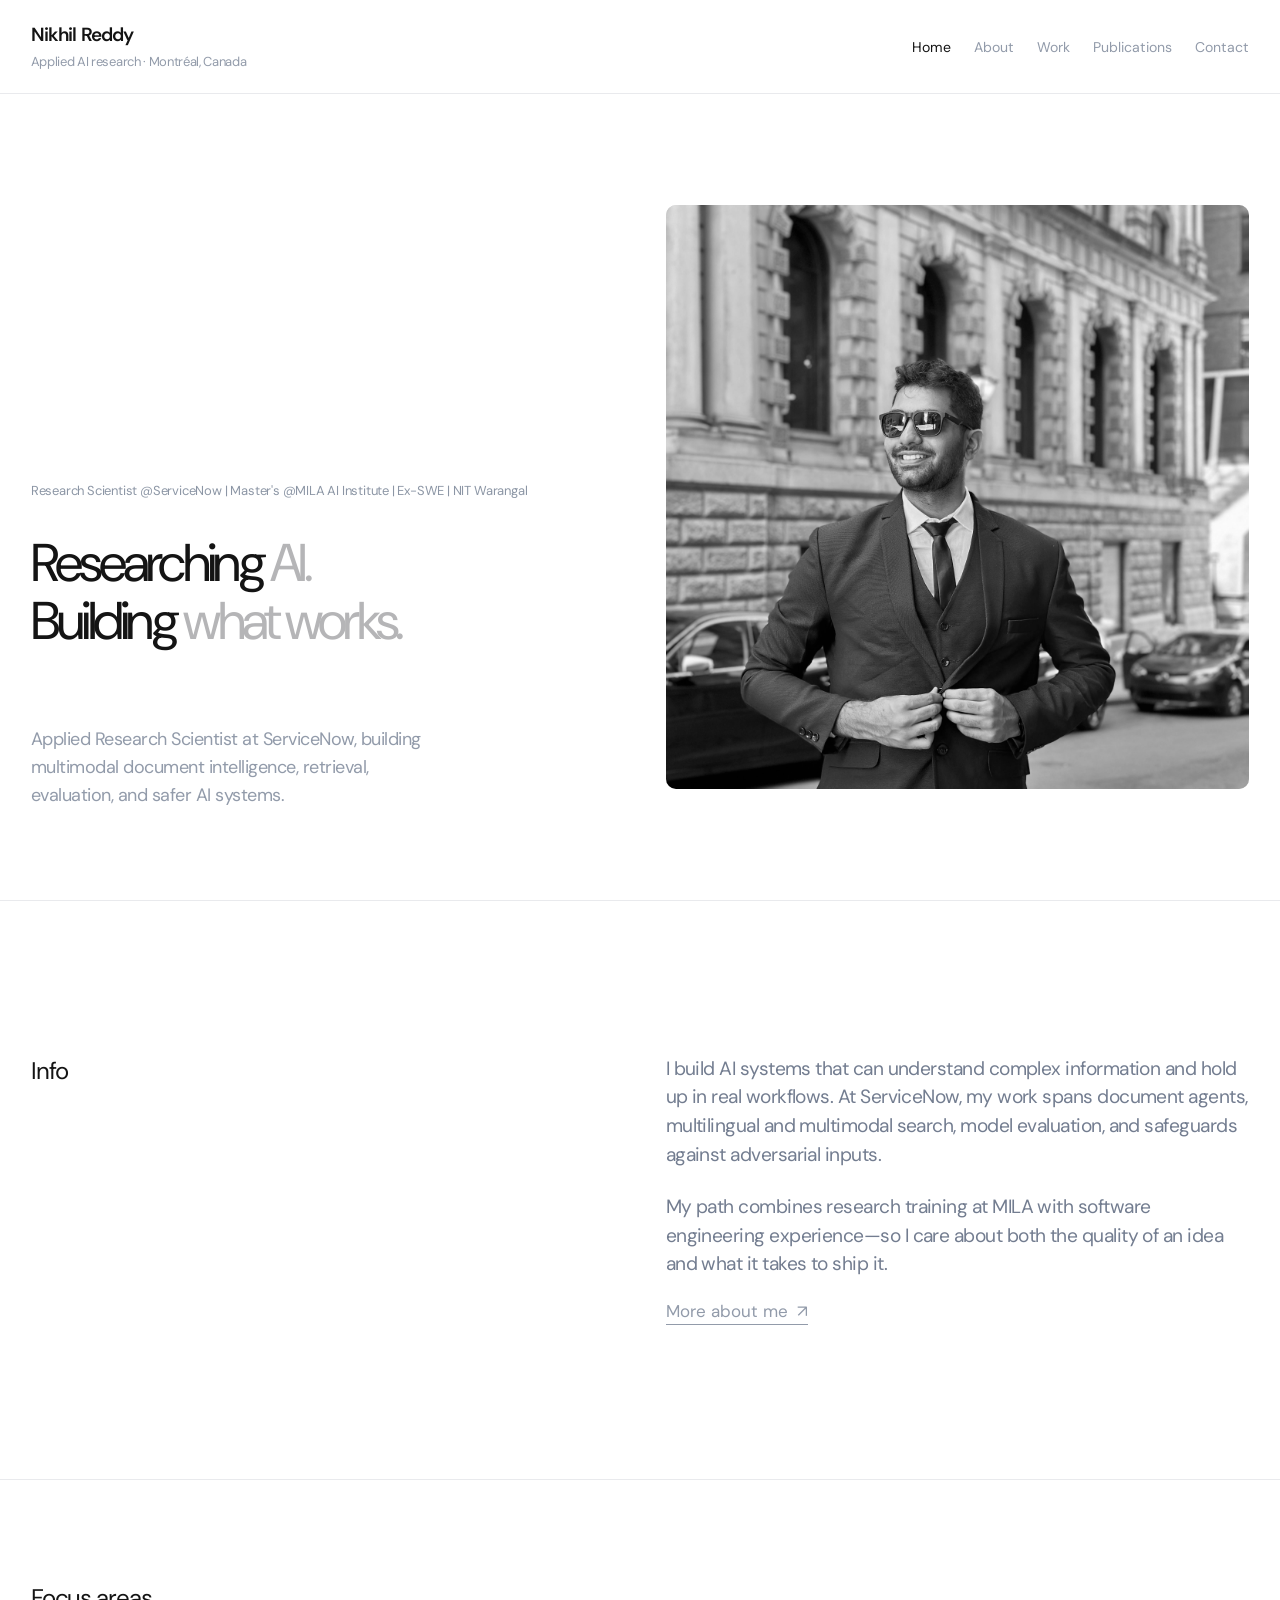
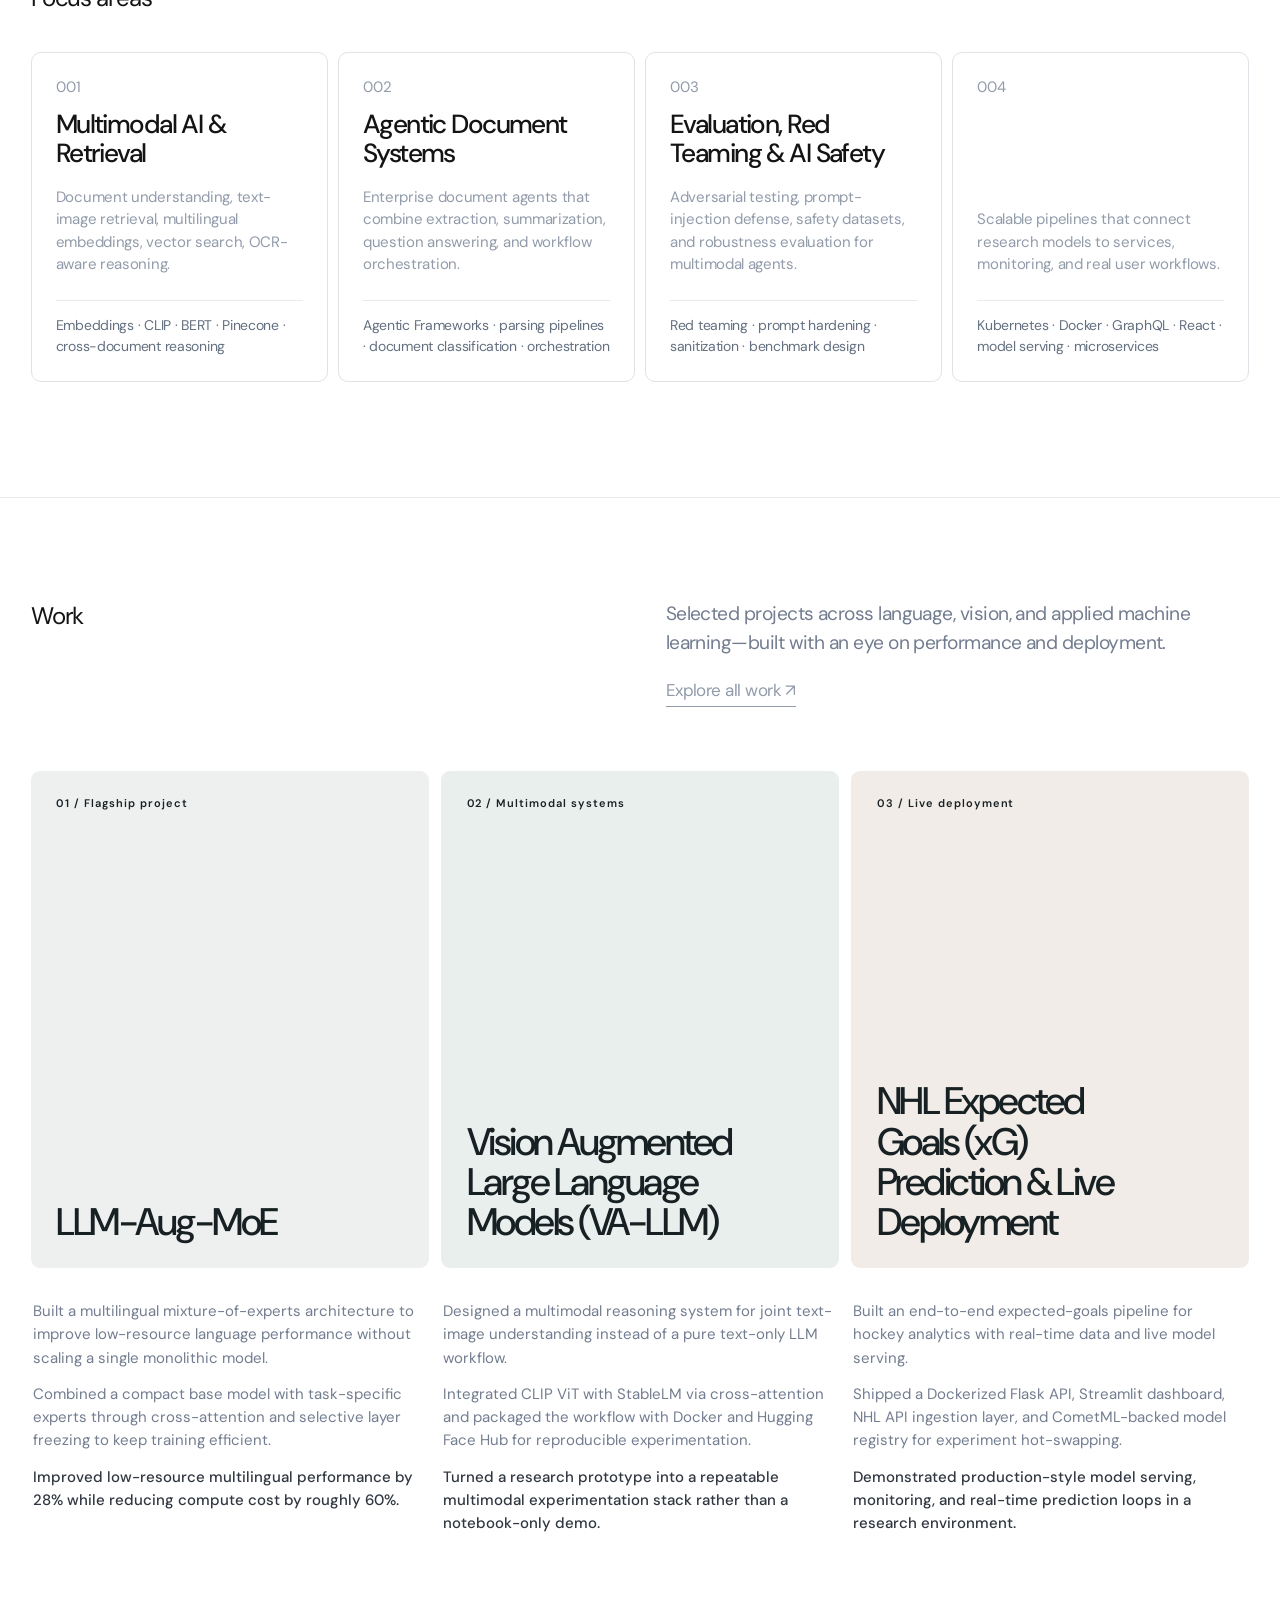
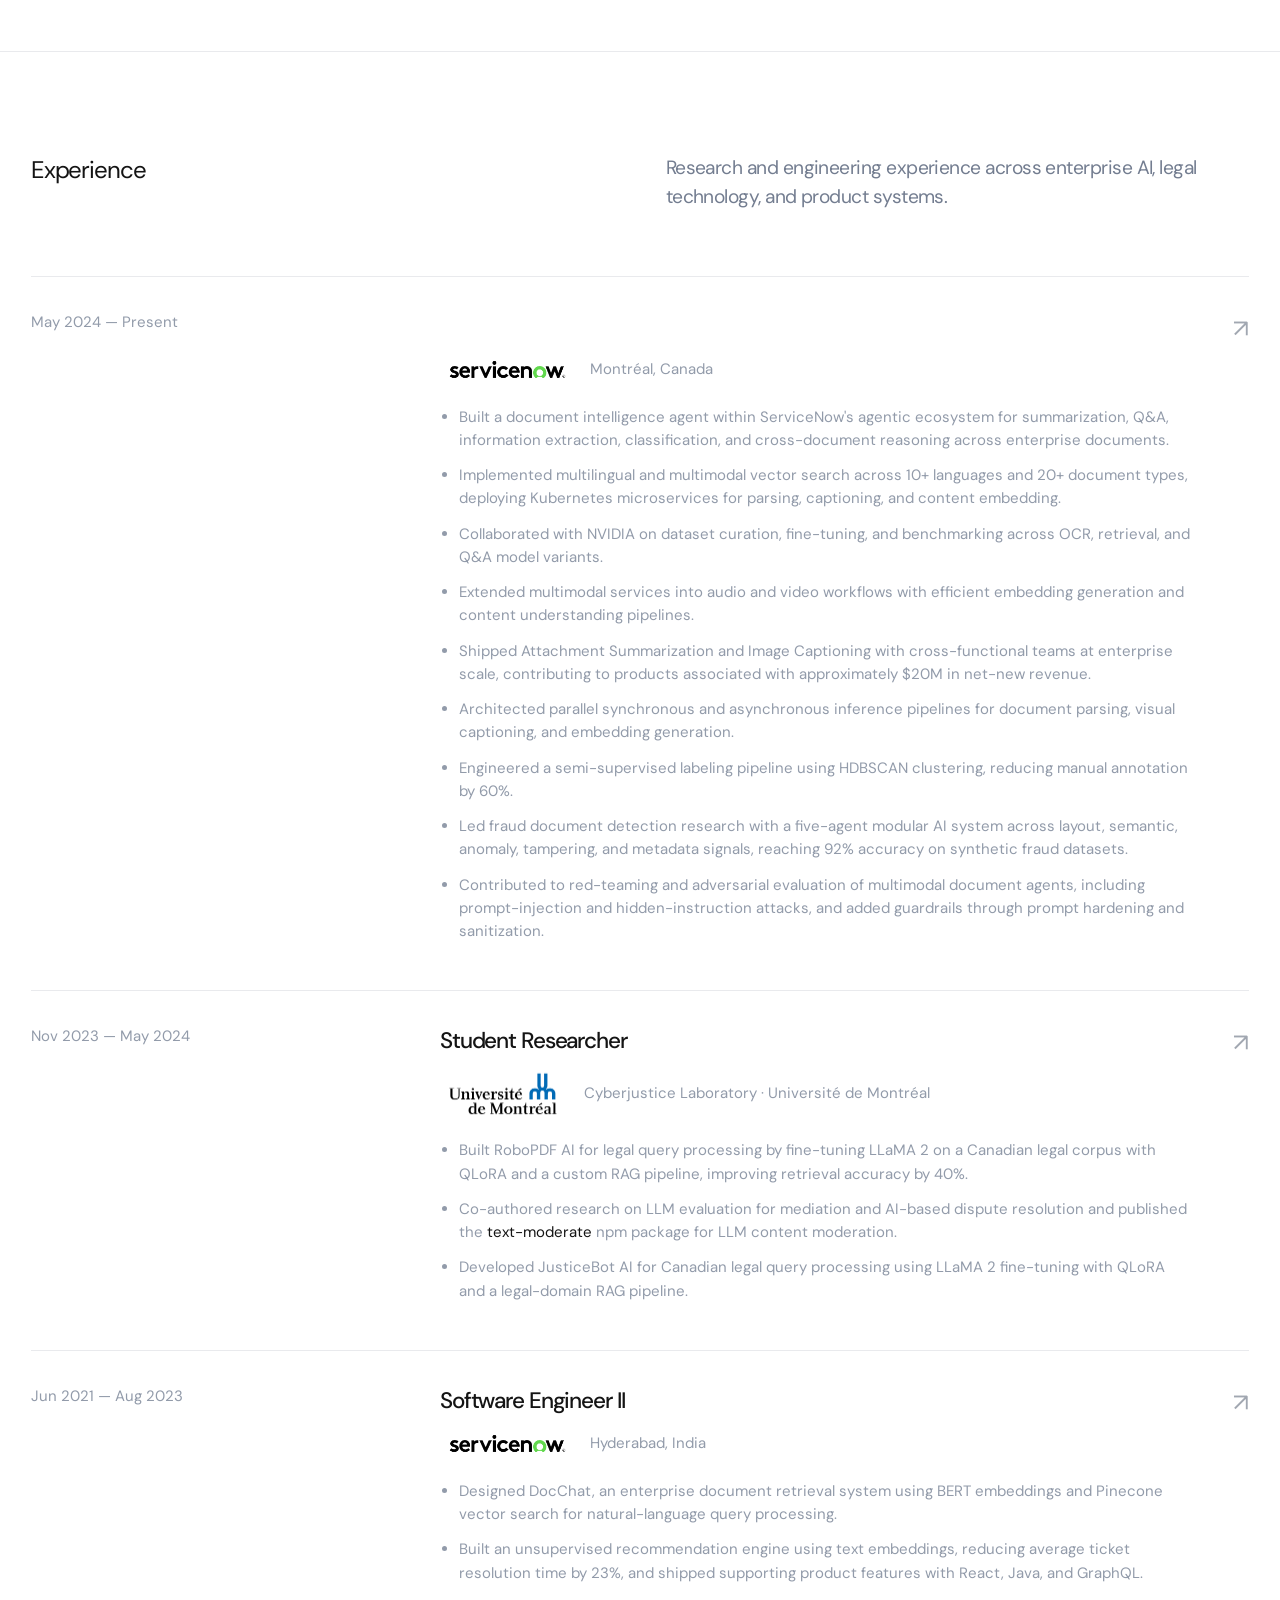
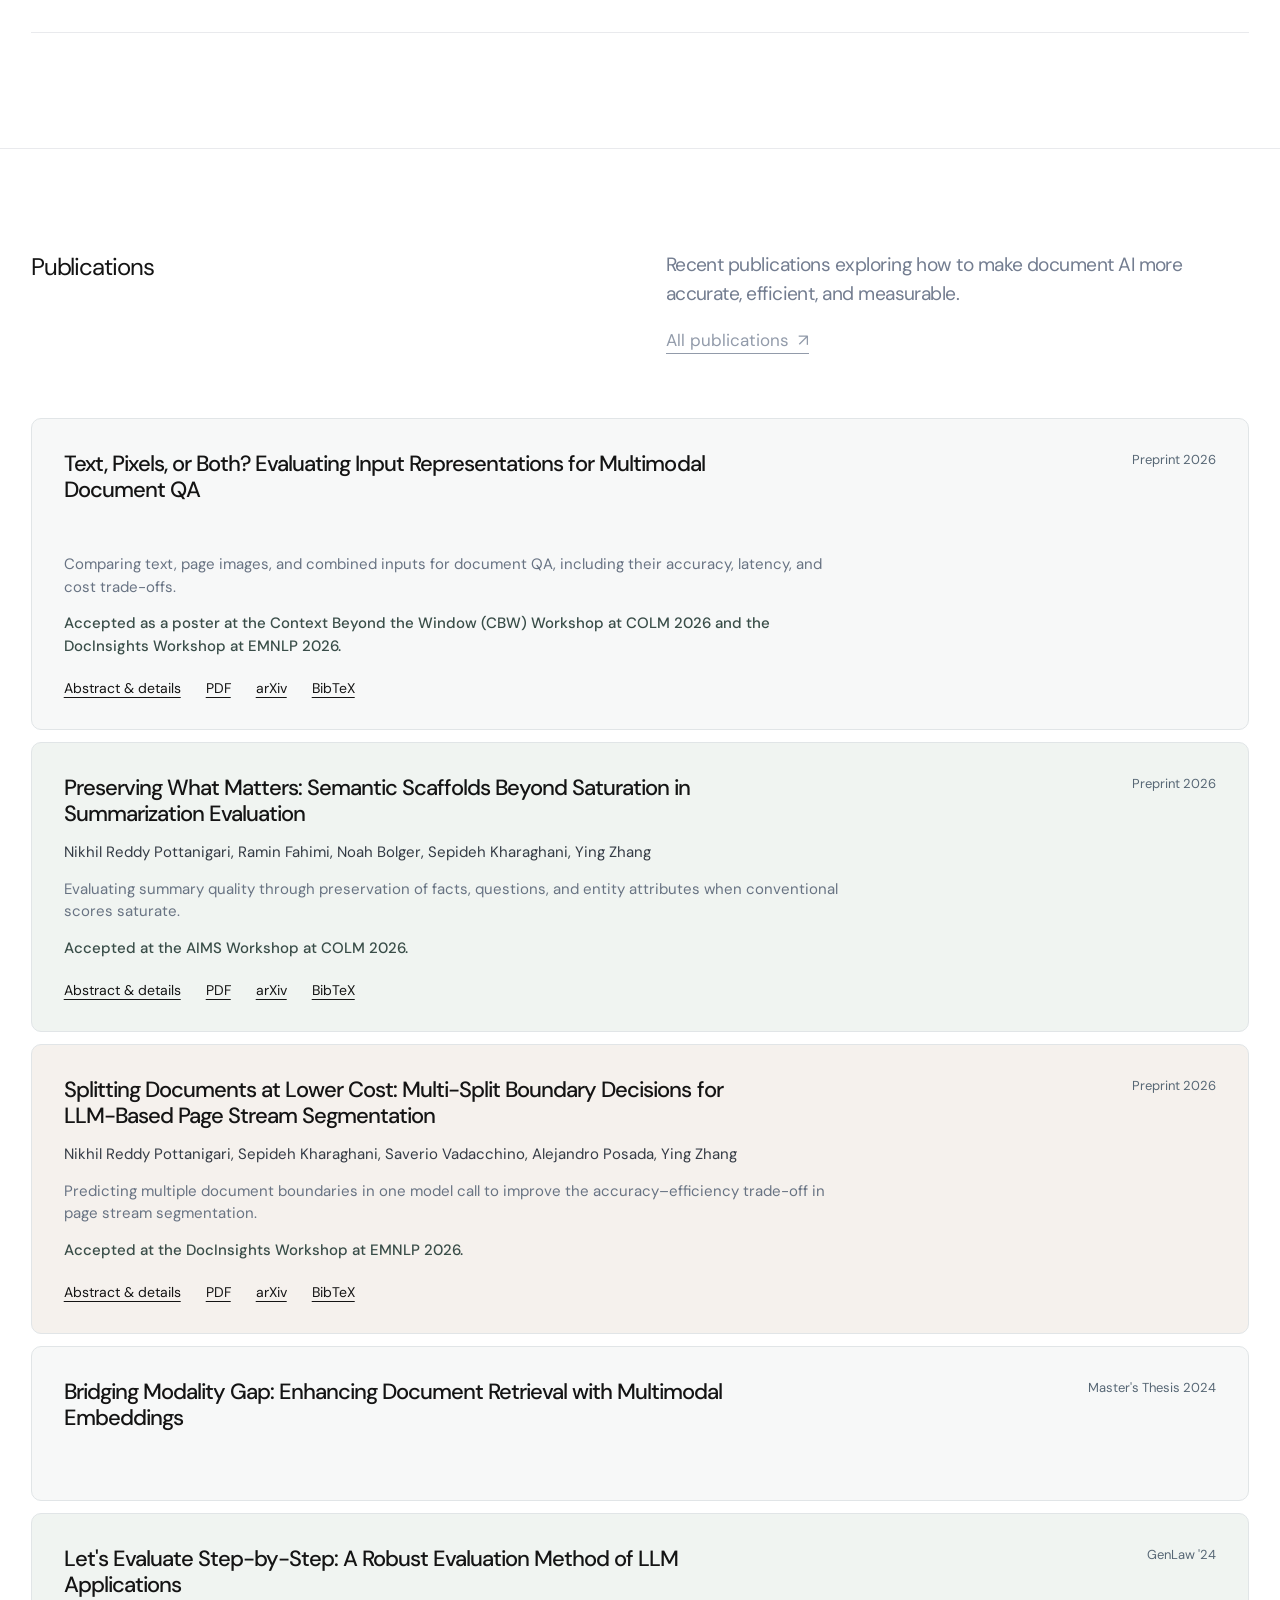
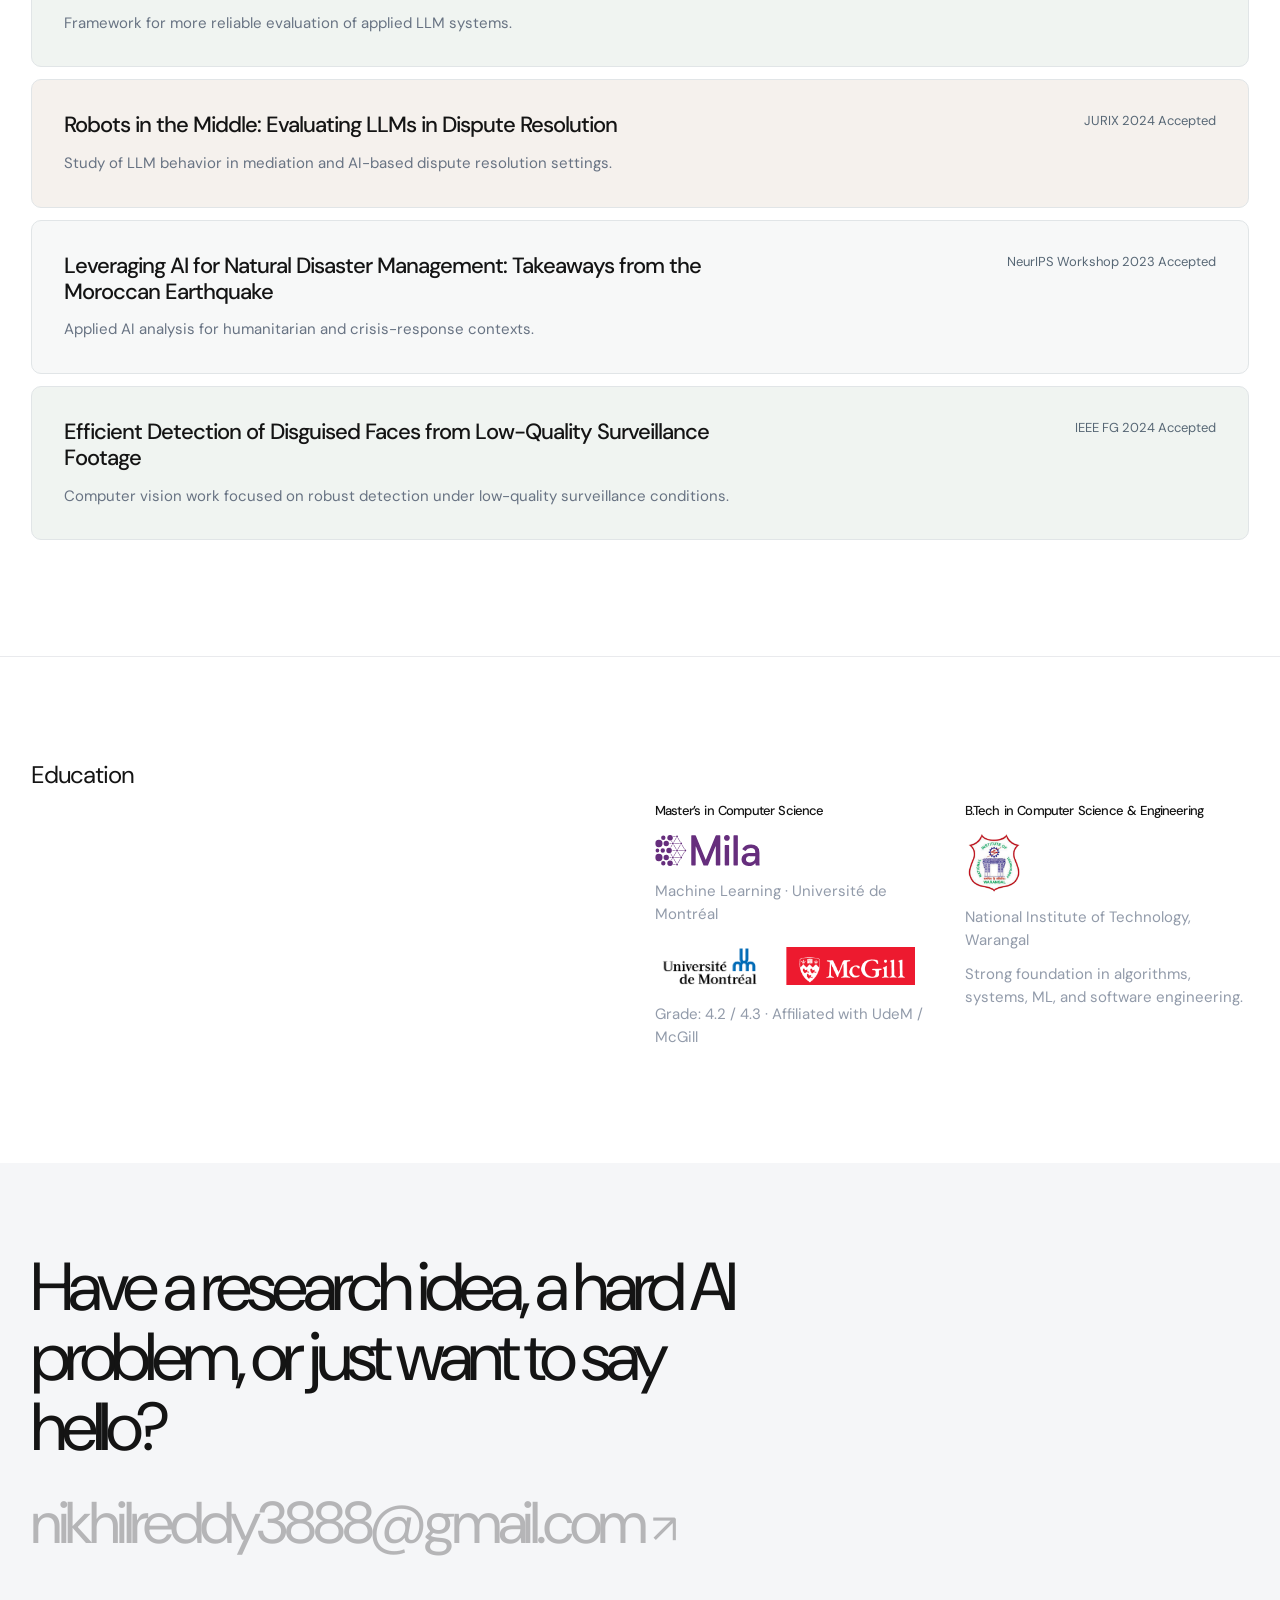
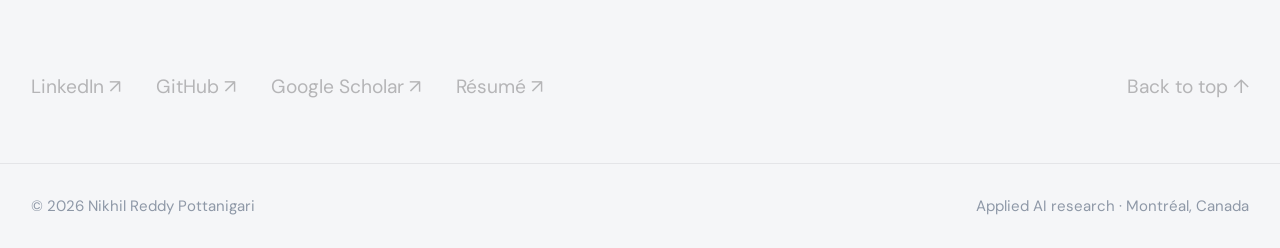
==== commit 3556573b: "Add initial index.html for project showcase with detailed descriptions of selected work" ====
--- a/index.html
+++ b/index.html
@@ -9,33 +9,124 @@
 </head>
 <body>
 <a class="skip-link" href="#main">Skip to content</a>
-<header class="site-header" id="top"><a class="brand" href="#top">Nikhil Reddy<span>Applied AI research · Montréal, Canada</span></a><nav aria-label="Primary navigation"><a href="#top" aria-current="page">Home</a><a href="/about/">About</a><a href="#work">Work</a><a href="/publications/">Publications</a><a href="#contact">Contact</a></nav></header>
+<header class="site-header" id="top"><a class="brand" href="#top">Nikhil Reddy<span>Applied AI research · Montréal, Canada</span></a><nav aria-label="Primary navigation"><a href="#top" aria-current="page">Home</a><a href="/about/">About</a><a href="/work/">Work</a><a href="/publications/">Publications</a><a href="#contact">Contact</a></nav></header>
 <main id="main">
   <section class="hero page-pad" aria-labelledby="hero-title"><div class="hero-copy"><p class="hero-credentials">Research Scientist @ServiceNow | Master's @MILA AI Institute | Ex-SWE | NIT Warangal</p><h1 id="hero-title"><span class="hero-line"><span class="hero-word">Researching</span> <span class="hero-word hero-word-muted">AI.</span></span><span class="hero-line"><span class="hero-word">Building</span> <span class="hero-word hero-word-muted">what works.</span></span></h1><p class="hero-description">Applied Research Scientist at ServiceNow, building multimodal document intelligence, retrieval, evaluation, and safer AI systems.</p></div><figure class="portrait reveal" tabindex="0" role="button" aria-label="Portrait of Nikhil Reddy. Hover, focus, or tap to see a second color photo" aria-pressed="false"><img class="portrait-base" src="/public/WhatsApp%20Image%202026-10-01%20at%2023.16.22.jpeg" alt="Nikhil Reddy in a suit outdoors" fetchpriority="high"><img class="portrait-color" src="/public/image2.jpeg" alt="" aria-hidden="true"></figure></section>
   <section class="split-section page-pad" id="about" aria-labelledby="about-title"><h2 class="section-label" id="about-title">Info</h2><div class="section-intro reveal"><p>I build AI systems that can understand complex information and hold up in real workflows. At ServiceNow, my work spans document agents, multilingual and multimodal search, model evaluation, and safeguards against adversarial inputs.</p><p>My path combines research training at MILA with software engineering experience—so I care about both the quality of an idea and what it takes to ship it.</p><a class="underlined-link" href="/about/">More about me <span aria-hidden="true">↗</span></a></div></section>
   <section class="services-section page-pad" id="focus" aria-labelledby="focus-title"><h2 class="section-label" id="focus-title">Focus areas</h2><div class="services-grid">
-    <article class="service-card reveal"><span class="service-index">001</span><div class="service-symbol symbol-orbit" aria-hidden="true"><i></i><i></i><i></i></div><div><h3>Multimodal AI</h3><p class="service-lead">Understanding beyond text.</p><p>Document intelligence and retrieval across text, images, audio, and video.</p><p class="service-tools">Embeddings · CLIP · BERT · Pinecone · cross-document reasoning</p></div></article>
-    <article class="service-card reveal"><span class="service-index">002</span><div class="service-symbol symbol-stack" aria-hidden="true"><i></i><i></i><i></i></div><div><h3>Document agents</h3><p class="service-lead">From pages to answers.</p><p>Extraction, summarization, classification, Q&amp;A, and cross-document reasoning.</p><p class="service-tools">Agentic frameworks · parsing pipelines · document classification · orchestration</p></div></article>
-    <article class="service-card reveal"><span class="service-index">003</span><div class="service-symbol symbol-grid" aria-hidden="true"><i></i><i></i><i></i><i></i><i></i><i></i></div><div><h3>Evaluation &amp; safety</h3><p class="service-lead">Know where systems fail.</p><p>Benchmarking, red teaming, prompt-injection testing, and practical guardrails.</p><p class="service-tools">Prompt hardening · sanitization · benchmark design</p></div></article>
-    <article class="service-card reveal"><span class="service-index">004</span><div class="service-symbol symbol-flow" aria-hidden="true"><i></i><i></i><i></i></div><div><h3>Production ML</h3><p class="service-lead">Research that ships.</p><p>Scalable pipelines and services connecting models to real user workflows.</p><p class="service-tools">Kubernetes · Docker · GraphQL · React · model serving · microservices</p></div></article>
+    <article class="service-card reveal"><span class="service-index">001</span><div class="service-content"><h3>Multimodal AI &amp; Retrieval</h3><p>Document understanding, text-image retrieval, multilingual embeddings, vector search, OCR-aware reasoning.</p><p class="service-tools">Embeddings &middot; CLIP &middot; BERT &middot; Pinecone &middot; cross-document reasoning</p></div></article>
+    <article class="service-card reveal"><span class="service-index">002</span><div class="service-content"><h3>Agentic Document Systems</h3><p>Enterprise document agents that combine extraction, summarization, question answering, and workflow orchestration.</p><p class="service-tools">Agentic Frameworks &middot; parsing pipelines &middot; document classification &middot; orchestration</p></div></article>
+    <article class="service-card reveal"><span class="service-index">003</span><div class="service-content"><h3>Evaluation, Red Teaming &amp; AI Safety</h3><p>Adversarial testing, prompt-injection defense, safety datasets, and robustness evaluation for multimodal agents.</p><p class="service-tools">Red teaming &middot; prompt hardening &middot; sanitization &middot; benchmark design</p></div></article>
+    <article class="service-card reveal"><span class="service-index">004</span><div class="service-content"><h3>Production ML Platforms</h3><p>Scalable pipelines that connect research models to services, monitoring, and real user workflows.</p><p class="service-tools">Kubernetes &middot; Docker &middot; GraphQL &middot; React &middot; model serving &middot; microservices</p></div></article>
   </div></section>
-  <section class="work-section page-pad" id="work" aria-labelledby="work-title"><div class="split-heading reveal"><h2 class="section-label" id="work-title">Work</h2><p>Selected projects across language, vision, and applied machine learning—built with an eye on performance and deployment.</p></div><div class="work-grid">
-    <article class="work-card reveal"><div class="work-art art-moe" aria-hidden="true"><span class="art-kicker">LANGUAGE SYSTEMS / 01</span><span class="moe-graphic"><i>EN</i><i>FR</i><i>HI</i><i>+</i></span><strong>Many languages.<br>One smarter model.</strong></div><div class="work-meta"><span>01 / Multilingual AI</span><h3>LLM-Aug-MoE</h3><p>A multilingual mixture-of-experts architecture that combines a compact base model with task-specific experts through cross-attention and selective layer freezing. It improved low-resource language performance by 28% while reducing compute cost by roughly 60%.</p></div></article>
-    <article class="work-card reveal"><div class="work-art art-vision" aria-hidden="true"><span class="art-kicker">MULTIMODAL RESEARCH / 02</span><span class="vision-graphic"><i>TEXT</i><b>+</b><i>IMAGE</i></span><strong>See the whole picture.</strong></div><div class="work-meta"><span>02 / Vision + language</span><h3>Vision Augmented LLMs</h3><p>A joint text-image reasoning system combining CLIP ViT and StableLM through cross-attention, packaged with Docker and Hugging Face Hub for reproducible experimentation. The result is a repeatable multimodal experimentation stack rather than a notebook-only demo.</p></div></article>
-    <article class="work-card reveal"><div class="work-art art-xg" aria-hidden="true"><span class="art-kicker">LIVE DEPLOYMENT / 03</span><span class="xg-graphic">xG<span>↗</span></span><strong>From data to game insight.</strong></div><div class="work-meta"><span>03 / Sports analytics</span><h3>NHL Expected Goals</h3><p>An end-to-end hockey prediction pipeline with NHL API ingestion, a Dockerized Flask API, a Streamlit dashboard, and a CometML-backed model registry for experiment hot-swapping, serving, and monitoring.</p></div></article>
+  <section class="work-section page-pad" id="work" aria-labelledby="work-title"><div class="split-heading reveal"><h2 class="section-label" id="work-title">Work</h2><p>Selected projects across language, vision, and applied machine learning—built with an eye on performance and deployment.<br><a class="underlined-link" href="/work/">Explore all work ↗</a></p></div><div class="work-grid">
+    <article class="work-card reveal"><div class="work-title-panel work-panel-1"><span class="art-kicker">01 / Flagship project</span><h3>LLM-Aug-MoE</h3></div><div class="work-meta"><p>Built a multilingual mixture-of-experts architecture to improve low-resource language performance without scaling a single monolithic model.</p><p>Combined a compact base model with task-specific experts through cross-attention and selective layer freezing to keep training efficient.</p><p class="project-result">Improved low-resource multilingual performance by 28% while reducing compute cost by roughly 60%.</p></div></article>
+    <article class="work-card reveal"><div class="work-title-panel work-panel-2"><span class="art-kicker">02 / Multimodal systems</span><h3>Vision Augmented Large Language Models (VA-LLM)</h3></div><div class="work-meta"><p>Designed a multimodal reasoning system for joint text-image understanding instead of a pure text-only LLM workflow.</p><p>Integrated CLIP ViT with StableLM via cross-attention and packaged the workflow with Docker and Hugging Face Hub for reproducible experimentation.</p><p class="project-result">Turned a research prototype into a repeatable multimodal experimentation stack rather than a notebook-only demo.</p></div></article>
+    <article class="work-card reveal"><div class="work-title-panel work-panel-3"><span class="art-kicker">03 / Live deployment</span><h3>NHL Expected Goals (xG) Prediction &amp; Live Deployment</h3></div><div class="work-meta"><p>Built an end-to-end expected-goals pipeline for hockey analytics with real-time data and live model serving.</p><p>Shipped a Dockerized Flask API, Streamlit dashboard, NHL API ingestion layer, and CometML-backed model registry for experiment hot-swapping.</p><p class="project-result">Demonstrated production-style model serving, monitoring, and real-time prediction loops in a research environment.</p></div></article>
   </div></section>
   <section class="experience-section page-pad" id="experience" aria-labelledby="experience-title"><div class="split-heading reveal"><h2 class="section-label" id="experience-title">Experience</h2><p>Research and engineering experience across enterprise AI, legal technology, and product systems.</p></div><div class="experience-list reveal">
-    <article><span>2024 — Present</span><div><h3>Applied Research Scientist</h3><p class="org-line"><img class="org-logo servicenow-logo" src="/public/servicenow.png" alt="ServiceNow" loading="lazy"><span>Montréal, Canada</span></p><p>Building document intelligence agents, multilingual and multimodal retrieval, evaluation pipelines, and AI safety guardrails.</p></div><span class="row-arrow" aria-hidden="true">↗</span></article>
-    <article><span>2023 — 2024</span><div><h3>Student Researcher</h3><p>Cyberjustice Laboratory · Université de Montréal</p><p>Developed legal AI retrieval and evaluation work, including RoboPDF AI and LLM applications for dispute resolution.</p></div><span class="row-arrow" aria-hidden="true">↗</span></article>
-    <article><span>2021 — 2023</span><div><h3>Software Engineer II</h3><p class="org-line"><img class="org-logo servicenow-logo" src="/public/servicenow.png" alt="ServiceNow" loading="lazy"><span>Hyderabad, India</span></p><p>Built enterprise document retrieval and recommendation systems, alongside shipped product features.</p></div><span class="row-arrow" aria-hidden="true">↗</span></article>
+    <article><span>May 2024 — Present</span><div><h3>Applied Research Scientist</h3><p class="org-line"><img class="org-logo servicenow-logo" src="/public/servicenow.png" alt="ServiceNow" loading="lazy"><span>Montréal, Canada</span></p><ul class="detail-list">
+                <li>Built a document intelligence agent within ServiceNow's agentic ecosystem for summarization, Q&amp;A, information extraction, classification, and cross-document reasoning across enterprise documents.</li>
+                <li>Implemented multilingual and multimodal vector search across 10+ languages and 20+ document types, deploying Kubernetes microservices for parsing, captioning, and content embedding.</li>
+                <li>Collaborated with NVIDIA on dataset curation, fine-tuning, and benchmarking across OCR, retrieval, and Q&amp;A model variants.</li>
+                <li>Extended multimodal services into audio and video workflows with efficient embedding generation and content understanding pipelines.</li><li>Shipped Attachment Summarization and Image Captioning with cross-functional teams at enterprise scale, contributing to products associated with approximately $20M in net-new revenue.</li><li>Architected parallel synchronous and asynchronous inference pipelines for document parsing, visual captioning, and embedding generation.</li>
+                <li>Engineered a semi-supervised labeling pipeline using HDBSCAN clustering, reducing manual annotation by 60%.</li>
+                <li>Led fraud document detection research with a five-agent modular AI system across layout, semantic, anomaly, tampering, and metadata signals, reaching 92% accuracy on synthetic fraud datasets.</li>
+                <li>Contributed to red-teaming and adversarial evaluation of multimodal document agents, including prompt-injection and hidden-instruction attacks, and added guardrails through prompt hardening and sanitization.</li>
+              </ul></div><span class="row-arrow" aria-hidden="true">↗</span></article>
+    <article><span>Nov 2023 — May 2024</span><div><h3>Student Researcher</h3><p class="org-line"><img class="org-logo udem-logo" src="/public/udem.png" alt="Université de Montréal" loading="lazy"><span>Cyberjustice Laboratory · Université de Montréal</span></p><ul class="detail-list">
+                <li>Built RoboPDF AI for legal query processing by fine-tuning LLaMA 2 on a Canadian legal corpus with QLoRA and a custom RAG pipeline, improving retrieval accuracy by 40%.</li>
+                <li>Co-authored research on LLM evaluation for mediation and AI-based dispute resolution and published the <code>text-moderate</code> npm package for LLM content moderation.</li><li>Developed JusticeBot AI for Canadian legal query processing using LLaMA 2 fine-tuning with QLoRA and a legal-domain RAG pipeline.</li>
+              </ul></div><span class="row-arrow" aria-hidden="true">↗</span></article>
+    <article><span>Jun 2021 — Aug 2023</span><div><h3>Software Engineer II</h3><p class="org-line"><img class="org-logo servicenow-logo" src="/public/servicenow.png" alt="ServiceNow" loading="lazy"><span>Hyderabad, India</span></p><ul class="detail-list">
+                <li>Designed DocChat, an enterprise document retrieval system using BERT embeddings and Pinecone vector search for natural-language query processing.</li>
+                <li>Built an unsupervised recommendation engine using text embeddings, reducing average ticket resolution time by 23%, and shipped supporting product features with React, Java, and GraphQL.</li>
+              </ul></div><span class="row-arrow" aria-hidden="true">↗</span></article>
   </div></section>
-  <section class="research-section page-pad" id="publications" aria-labelledby="research-title"><div class="split-heading reveal"><h2 class="section-label" id="research-title">Publications</h2><div><p>Recent publications exploring how to make document AI more accurate, efficient, and measurable.</p><a class="underlined-link" href="/publications/">All publications <span aria-hidden="true">↗</span></a></div></div><div class="research-list featured-publications reveal">
-    <article><span>01 / Document QA</span><h3><a href="/publications/2609.22628/">Text, Pixels, or Both? Evaluating Input Representations for Multimodal Document QA</a></h3><p>Comparing text, page images, and combined inputs across accuracy, latency, and cost.</p><a class="research-arrow" href="/publications/2609.22628/" aria-label="Read Text, Pixels, or Both?">↗</a></article>
-    <article><span>02 / Evaluation</span><h3><a href="/publications/2609.22603/">Preserving What Matters: Semantic Scaffolds Beyond Saturation in Summarization Evaluation</a></h3><p>Evaluating whether summaries preserve facts, questions, and entity attributes.</p><a class="research-arrow" href="/publications/2609.22603/" aria-label="Read Preserving What Matters">↗</a></article>
-    <article><span>03 / Document processing</span><h3><a href="/publications/2609.22620/">Splitting Documents at Lower Cost: Multi-Split Boundary Decisions for LLM-Based Page Stream Segmentation</a></h3><p>Improving page stream segmentation with multiple boundary decisions per model call.</p><a class="research-arrow" href="/publications/2609.22620/" aria-label="Read Splitting Documents at Lower Cost">↗</a></article>
-  </div></section>
-  <section class="education-section page-pad" id="education" aria-labelledby="education-title"><h2 class="section-label" id="education-title">Education</h2><div class="education-grid reveal"><div><span>2024</span><h3>Master’s in Computer Science</h3><p class="org-line"><img class="org-logo mila-logo" src="/public/logo.svg" alt="MILA AI Institute" loading="lazy"><span>Machine Learning · Université de Montréal</span></p></div><div><span>2021</span><h3>B.Tech in Computer Science &amp; Engineering</h3><p>National Institute of Technology, Warangal</p></div></div></section>
-  <section class="contact-section page-pad reveal" id="contact" aria-labelledby="contact-title"><h2 id="contact-title">Have a research idea, a hard AI problem, or just want to say hello?</h2><a class="contact-email" href="mailto:nikhilreddy3888@gmail.com">nikhilreddy3888@gmail.com <span aria-hidden="true">↗</span></a><div class="contact-bottom"><div class="social-links"><a href="https://www.linkedin.com/in/pottanigari-nikhil-reddy/" target="_blank" rel="noopener noreferrer">LinkedIn ↗</a><a href="https://github.com/nikhilreddy3888" target="_blank" rel="noopener noreferrer">GitHub ↗</a><a href="https://scholar.google.com/citations?user=vLbQuAUAAAAJ&amp;hl=en" target="_blank" rel="noopener noreferrer">Google Scholar ↗</a><a href="/assets/Nikhil_Reddy_Pottanigari_2026.pdf" target="_blank" rel="noopener noreferrer">Résumé ↗</a></div><a href="#top">Back to top ↑</a></div></section>
+  <section class="research-section page-pad" id="publications" aria-labelledby="research-title"><div class="split-heading reveal"><h2 class="section-label" id="research-title">Publications</h2><div><p>Recent publications exploring how to make document AI more accurate, efficient, and measurable.</p><a class="underlined-link" href="/publications/">All publications <span aria-hidden="true">↗</span></a></div></div><div class="publication-list reveal">
+          <article class="publication-card publication-current reveal">
+            <div>
+              <h3><a href="/publications/2609.22628/">Text, Pixels, or Both? Evaluating Input Representations for Multimodal Document QA</a></h3>
+              <p class="publication-authors">Nikhil Reddy Pottanigari, Sepideh Kharaghani, Saverio Vadacchino, Alejandro Posada, Ying Zhang</p>
+              <p>Comparing text, page images, and combined inputs for document QA, including their accuracy, latency, and cost trade-offs.</p>
+              <p class="publication-note">Accepted as a poster at the Context Beyond the Window (CBW) Workshop at COLM 2026 and the DocInsights Workshop at EMNLP 2026.</p>
+              <div class="publication-links" aria-label="Resources for Text, Pixels, or Both? Evaluating Input Representations for Multimodal Document QA">
+                <a href="/publications/2609.22628/">Abstract &amp; details</a>
+                <a href="/publications/2609.22628/paper.pdf">PDF</a>
+                <a href="https://arxiv.org/abs/2609.22628">arXiv</a>
+                <a href="/publications/2609.22628/citation.bib" download>BibTeX</a>
+              </div>
+            </div>
+            <span class="publication-tag">Preprint 2026</span>
+          </article>
+          <article class="publication-card publication-current reveal">
+            <div>
+              <h3><a href="/publications/2609.22603/">Preserving What Matters: Semantic Scaffolds Beyond Saturation in Summarization Evaluation</a></h3>
+              <p class="publication-authors">Nikhil Reddy Pottanigari, Ramin Fahimi, Noah Bolger, Sepideh Kharaghani, Ying Zhang</p>
+              <p>Evaluating summary quality through preservation of facts, questions, and entity attributes when conventional scores saturate.</p>
+              <p class="publication-note">Accepted at the AIMS Workshop at COLM 2026.</p>
+              <div class="publication-links" aria-label="Resources for Preserving What Matters: Semantic Scaffolds Beyond Saturation in Summarization Evaluation">
+                <a href="/publications/2609.22603/">Abstract &amp; details</a>
+                <a href="/publications/2609.22603/paper.pdf">PDF</a>
+                <a href="https://arxiv.org/abs/2609.22603">arXiv</a>
+                <a href="/publications/2609.22603/citation.bib" download>BibTeX</a>
+              </div>
+            </div>
+            <span class="publication-tag">Preprint 2026</span>
+          </article>
+          <article class="publication-card publication-current reveal">
+            <div>
+              <h3><a href="/publications/2609.22620/">Splitting Documents at Lower Cost: Multi-Split Boundary Decisions for LLM-Based Page Stream Segmentation</a></h3>
+              <p class="publication-authors">Nikhil Reddy Pottanigari, Sepideh Kharaghani, Saverio Vadacchino, Alejandro Posada, Ying Zhang</p>
+              <p>Predicting multiple document boundaries in one model call to improve the accuracy–efficiency trade-off in page stream segmentation.</p>
+              <p class="publication-note">Accepted at the DocInsights Workshop at EMNLP 2026.</p>
+              <div class="publication-links" aria-label="Resources for Splitting Documents at Lower Cost: Multi-Split Boundary Decisions for LLM-Based Page Stream Segmentation">
+                <a href="/publications/2609.22620/">Abstract &amp; details</a>
+                <a href="/publications/2609.22620/paper.pdf">PDF</a>
+                <a href="https://arxiv.org/abs/2609.22620">arXiv</a>
+                <a href="/publications/2609.22620/citation.bib" download>BibTeX</a>
+              </div>
+            </div>
+            <span class="publication-tag">Preprint 2026</span>
+          </article>
+          <article class="publication-card reveal">
+            <div>
+              <h3>Bridging Modality Gap: Enhancing Document Retrieval with Multimodal Embeddings</h3>
+              <p>Master's thesis exploring multimodal retrieval for document intelligence.</p>
+            </div>
+            <span class="publication-tag">Master's Thesis 2024</span>
+          </article>
+          <article class="publication-card reveal">
+            <div>
+              <h3>Let's Evaluate Step-by-Step: A Robust Evaluation Method of LLM Applications</h3>
+              <p>Framework for more reliable evaluation of applied LLM systems.</p>
+            </div>
+            <span class="publication-tag">GenLaw '24</span>
+          </article>
+          <article class="publication-card reveal">
+            <div>
+              <h3>Robots in the Middle: Evaluating LLMs in Dispute Resolution</h3>
+              <p>Study of LLM behavior in mediation and AI-based dispute resolution settings.</p>
+            </div>
+            <span class="publication-tag">JURIX 2024 Accepted</span>
+          </article>
+          <article class="publication-card reveal">
+            <div>
+              <h3>Leveraging AI for Natural Disaster Management: Takeaways from the Moroccan Earthquake</h3>
+              <p>Applied AI analysis for humanitarian and crisis-response contexts.</p>
+            </div>
+            <span class="publication-tag">NeurIPS Workshop 2023 Accepted</span>
+          </article>
+          <article class="publication-card reveal">
+            <div>
+              <h3>Efficient Detection of Disguised Faces from Low-Quality Surveillance Footage</h3>
+              <p>Computer vision work focused on robust detection under low-quality surveillance conditions.</p>
+            </div>
+            <span class="publication-tag">IEEE FG 2024 Accepted</span>
+          </article>
+        </div></section>
+  <section class="education-section page-pad" id="education" aria-labelledby="education-title"><h2 class="section-label" id="education-title">Education</h2><div class="education-grid reveal"><div><span>Graduated Dec 2024</span><h3>Master’s in Computer Science</h3><p class="org-line"><img class="org-logo mila-logo" src="/public/logo.svg" alt="MILA AI Institute" loading="lazy"><span>Machine Learning · Université de Montréal</span></p><div class="affiliation-logos" aria-label="University affiliations"><img src="/public/udem.png" alt="Université de Montréal" loading="lazy"><img src="/public/mcgill.png" alt="McGill University" loading="lazy"></div><p class="education-note">Grade: 4.2 / 4.3 · Affiliated with UdeM / McGill</p></div><div><span>Graduated May 2021</span><h3>B.Tech in Computer Science &amp; Engineering</h3><p class="org-line"><img class="org-logo nit-logo" src="/public/nit-warangal.png" alt="NIT Warangal" loading="lazy"><span>National Institute of Technology, Warangal</span></p><p class="education-note">Strong foundation in algorithms, systems, ML, and software engineering.</p></div></div></section>
+  <section class="contact-section page-pad reveal" id="contact" aria-labelledby="contact-title"><h2 id="contact-title">Have a research idea, a hard AI problem, or just want to say hello?</h2><a class="contact-email" href="mailto:nikhilreddy3888@gmail.com">nikhilreddy3888@gmail.com <span aria-hidden="true">↗</span></a><div class="contact-bottom"><div class="social-links"><a href="https://www.linkedin.com/in/pottanigari-nikhil-reddy/" target="_blank" rel="noopener noreferrer">LinkedIn ↗</a><a href="https://github.com/nikhilreddy3888" target="_blank" rel="noopener noreferrer">GitHub ↗</a><a href="https://scholar.google.com/citations?user=vLbQuAUAAAAJ&amp;hl=en" target="_blank" rel="noopener noreferrer">Google Scholar ↗</a><a href="/assets/COLM_Resume_2026.pdf" target="_blank" rel="noopener noreferrer">Résumé ↗</a></div><a href="#top">Back to top ↑</a></div></section>
 </main>
 <footer class="site-footer page-pad"><span>© <span id="year">2026</span> Nikhil Reddy Pottanigari</span><span>Applied AI research · Montréal, Canada</span></footer>
 <script src="/scripts/home.js"></script>
--- a/styles/home.css
+++ b/styles/home.css
@@ -101,3 +101,48 @@
 html{scroll-padding-top:110px}
 .site-header{position:sticky;top:0;z-index:100;background:rgba(255,255,255,.94);-webkit-backdrop-filter:blur(16px);backdrop-filter:blur(16px)}
 @media(max-width:760px){html{scroll-padding-top:140px}}
+
+/* Project names carry the artwork; keep the cards typographic and quiet. */
+.service-content{margin-top:auto}
+.service-card{min-height:330px}
+.service-card .service-tools{font-size:clamp(13px,.9vw,17px);margin-top:24px}
+.work-title-panel{aspect-ratio:4/5;border-radius:9px;padding:clamp(24px,2vw,42px);display:flex;flex-direction:column;justify-content:space-between;background:#eef0ef;color:#172023}
+.work-panel-2{background:#e9efec}
+.work-panel-3{background:#f1ece7}
+.work-title-panel h3{max-width:11ch;font-size:clamp(30px,3vw,62px);font-weight:500;letter-spacing:-.065em;line-height:1.05;overflow-wrap:break-word}
+.work-meta p{margin:13px 0 0;max-width:65ch}
+.work-meta .project-result{color:#303740;font-weight:500}
+.detail-list{margin:17px 0 0;padding-left:1.25em;max-width:75ch;color:var(--muted);font-size:clamp(15px,1.03vw,20px);line-height:1.55}
+.detail-list li{margin:0 0 12px}
+.detail-list code{font:inherit;color:var(--ink)}
+.publication-list{display:grid;gap:12px}
+.publication-card{display:grid;grid-template-columns:minmax(0,1fr) auto;gap:24px;padding:clamp(25px,2.5vw,48px);border:1px solid #e1e5e7;border-radius:10px;background:#f7f8f8}
+.publication-card:nth-child(3n+2){background:#f0f4f1}
+.publication-card:nth-child(3n){background:#f5f1ed}
+.publication-card h3{max-width:45ch;font-size:clamp(22px,1.7vw,34px);font-weight:500;line-height:1.18;letter-spacing:-.045em}
+.publication-card h3 a{text-decoration:none}
+.publication-card h3 a:hover,.publication-card h3 a:focus-visible{text-decoration:underline}
+.publication-card p{max-width:78ch;margin:14px 0 0;color:#687383;font-size:clamp(15px,1.02vw,20px);line-height:1.5}
+.publication-card .publication-authors{color:#343b45}
+.publication-card .publication-note{color:#394d48;font-weight:500}
+.publication-tag{color:#576775;font-size:clamp(13px,.85vw,17px);white-space:nowrap}
+.publication-links{display:flex;flex-wrap:wrap;gap:12px 25px;margin-top:22px}
+.publication-links a{color:var(--ink);font-size:clamp(14px,.92vw,18px);text-underline-offset:4px}
+.education-grid .education-note{margin-top:12px}
+@media(max-width:1100px){.work-card:last-child .work-title-panel{aspect-ratio:2/1}}
+@media(max-width:760px){.work-card:last-child .work-title-panel,.work-title-panel{aspect-ratio:4/4}.publication-card{grid-template-columns:1fr}.publication-tag{grid-row:1}.experience-list article{grid-template-columns:1fr}.experience-list article .row-arrow{display:none}}
+@media(max-width:520px){.work-title-panel{aspect-ratio:1/1}.work-title-panel h3{font-size:clamp(30px,8vw,45px)}.service-card{min-height:310px}}
+
+/* Organization marks and the dedicated work index. */
+.udem-logo{width:130px;height:58px}
+.nit-logo{width:58px;height:58px}
+.affiliation-logos{display:flex;align-items:center;flex-wrap:wrap;gap:18px;margin-top:16px}
+.affiliation-logos img{display:block;width:auto;max-width:170px;height:50px;object-fit:contain;object-position:left center}
+.affiliation-logos img[src$="mcgill.png"]{height:38px}
+.work-page-grid{row-gap:clamp(50px,5vw,90px)}
+.work-panel-4{background:#eff0f4}
+.work-panel-5{background:#f2eee9}
+.work-page-grid .work-title-panel h3{font-size:clamp(28px,2.4vw,49px);max-width:15ch}
+.work-page-grid .work-meta{padding-top:20px}
+.work-page-grid .work-meta p{max-width:52ch}
+@media(max-width:760px){.work-page-grid{row-gap:42px}.work-page-grid .work-title-panel h3{font-size:clamp(27px,7.5vw,46px)}}
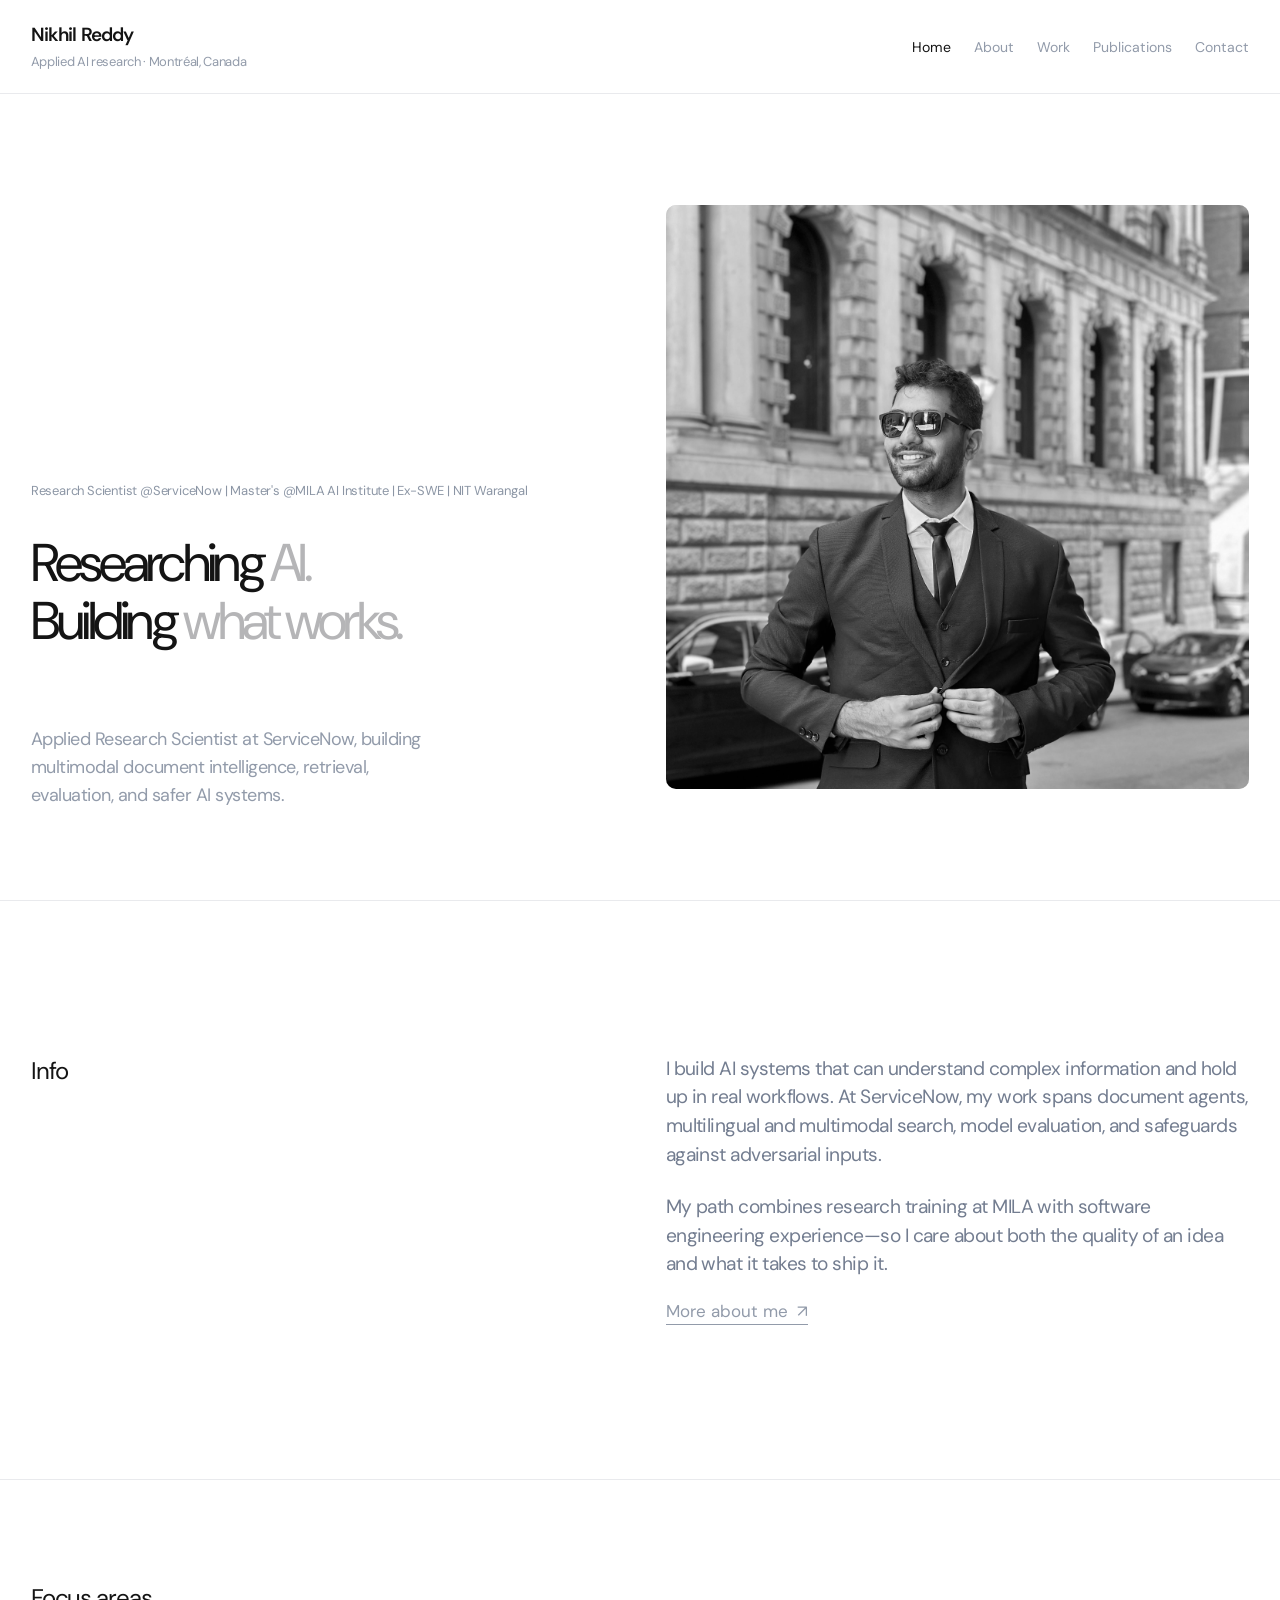
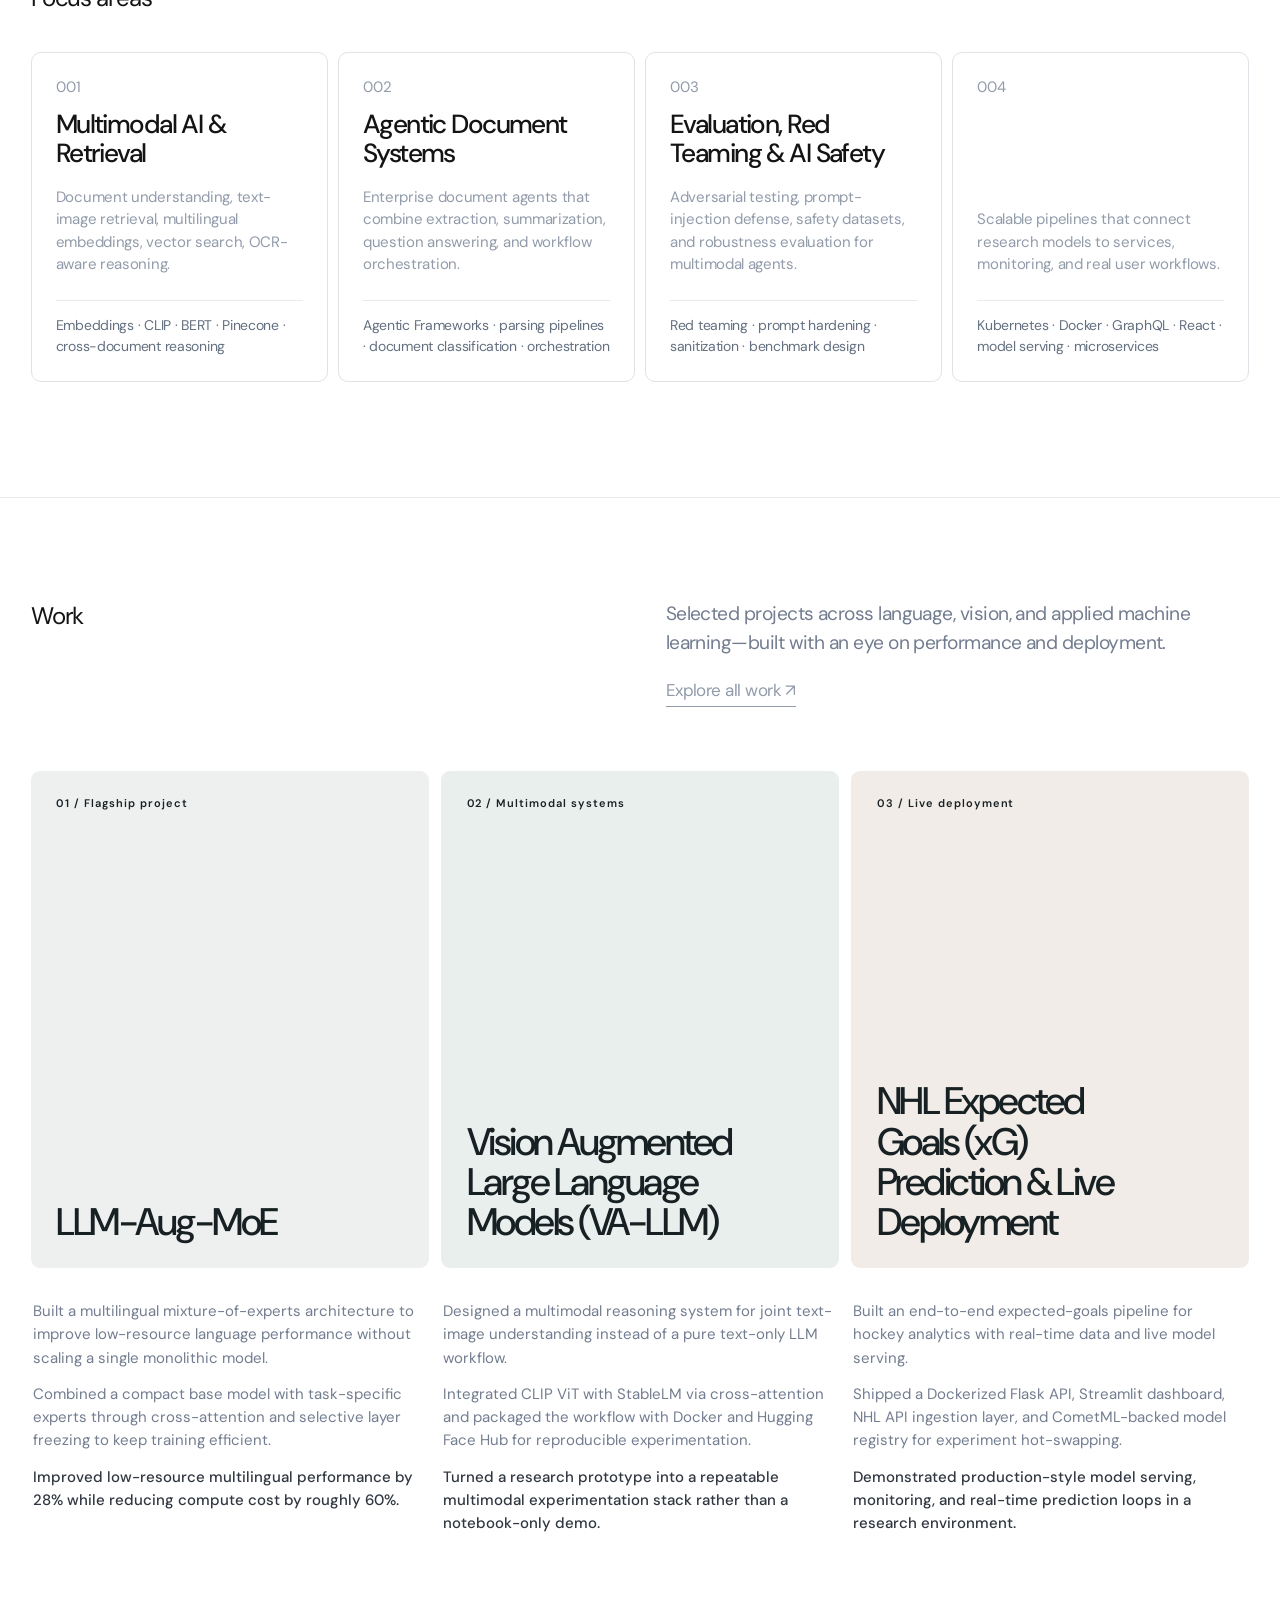
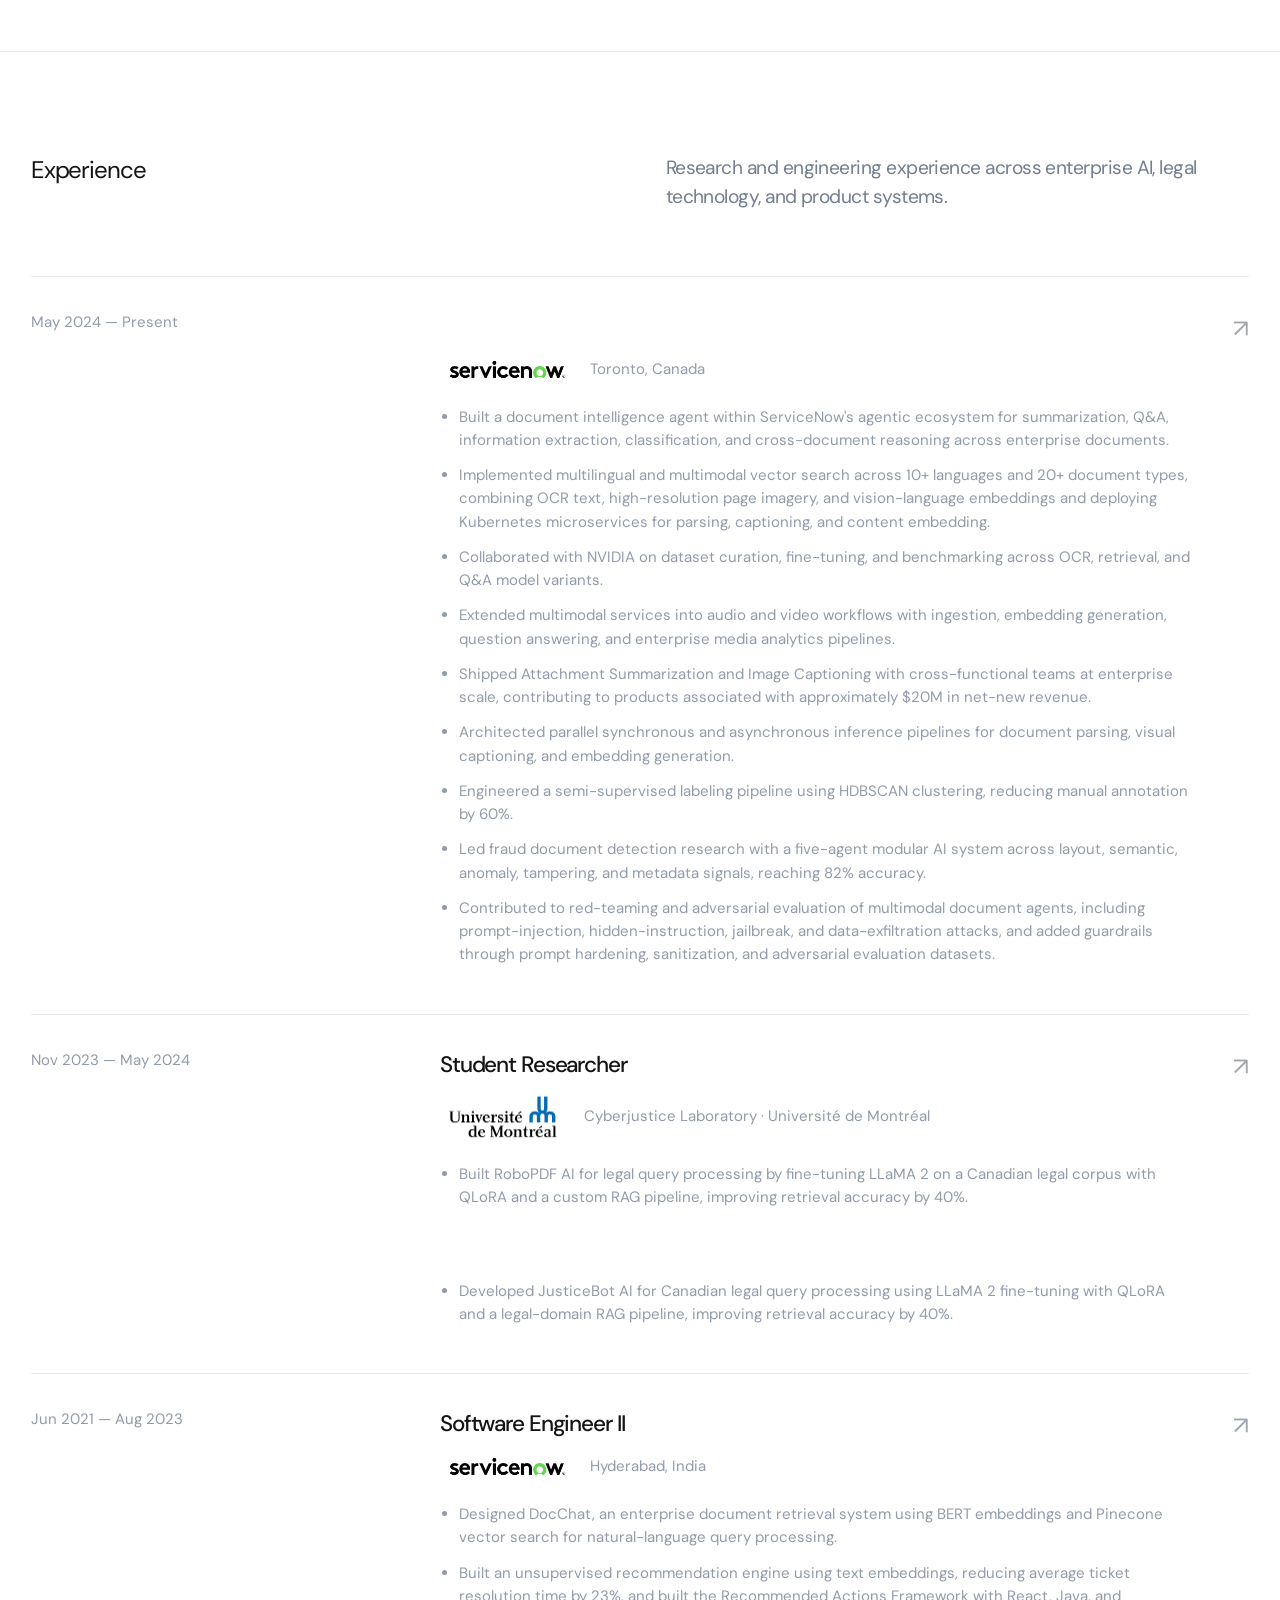
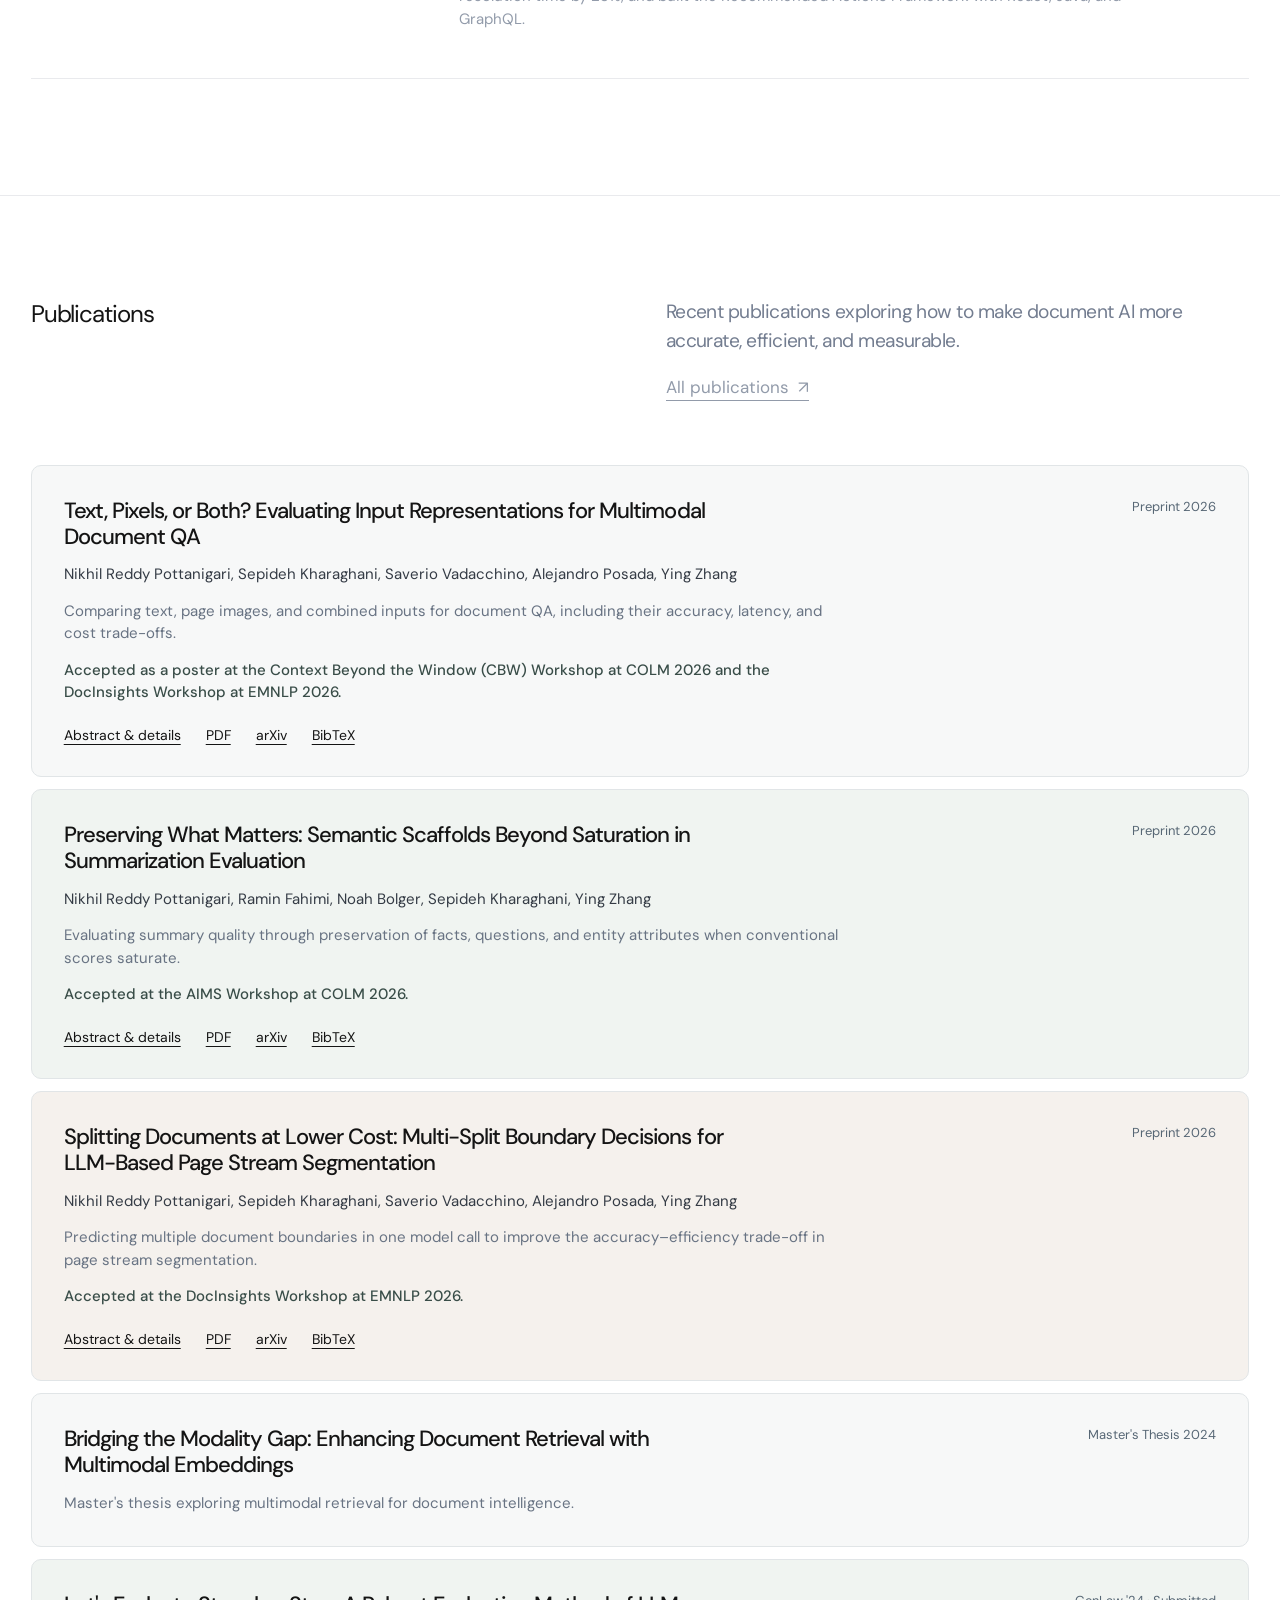
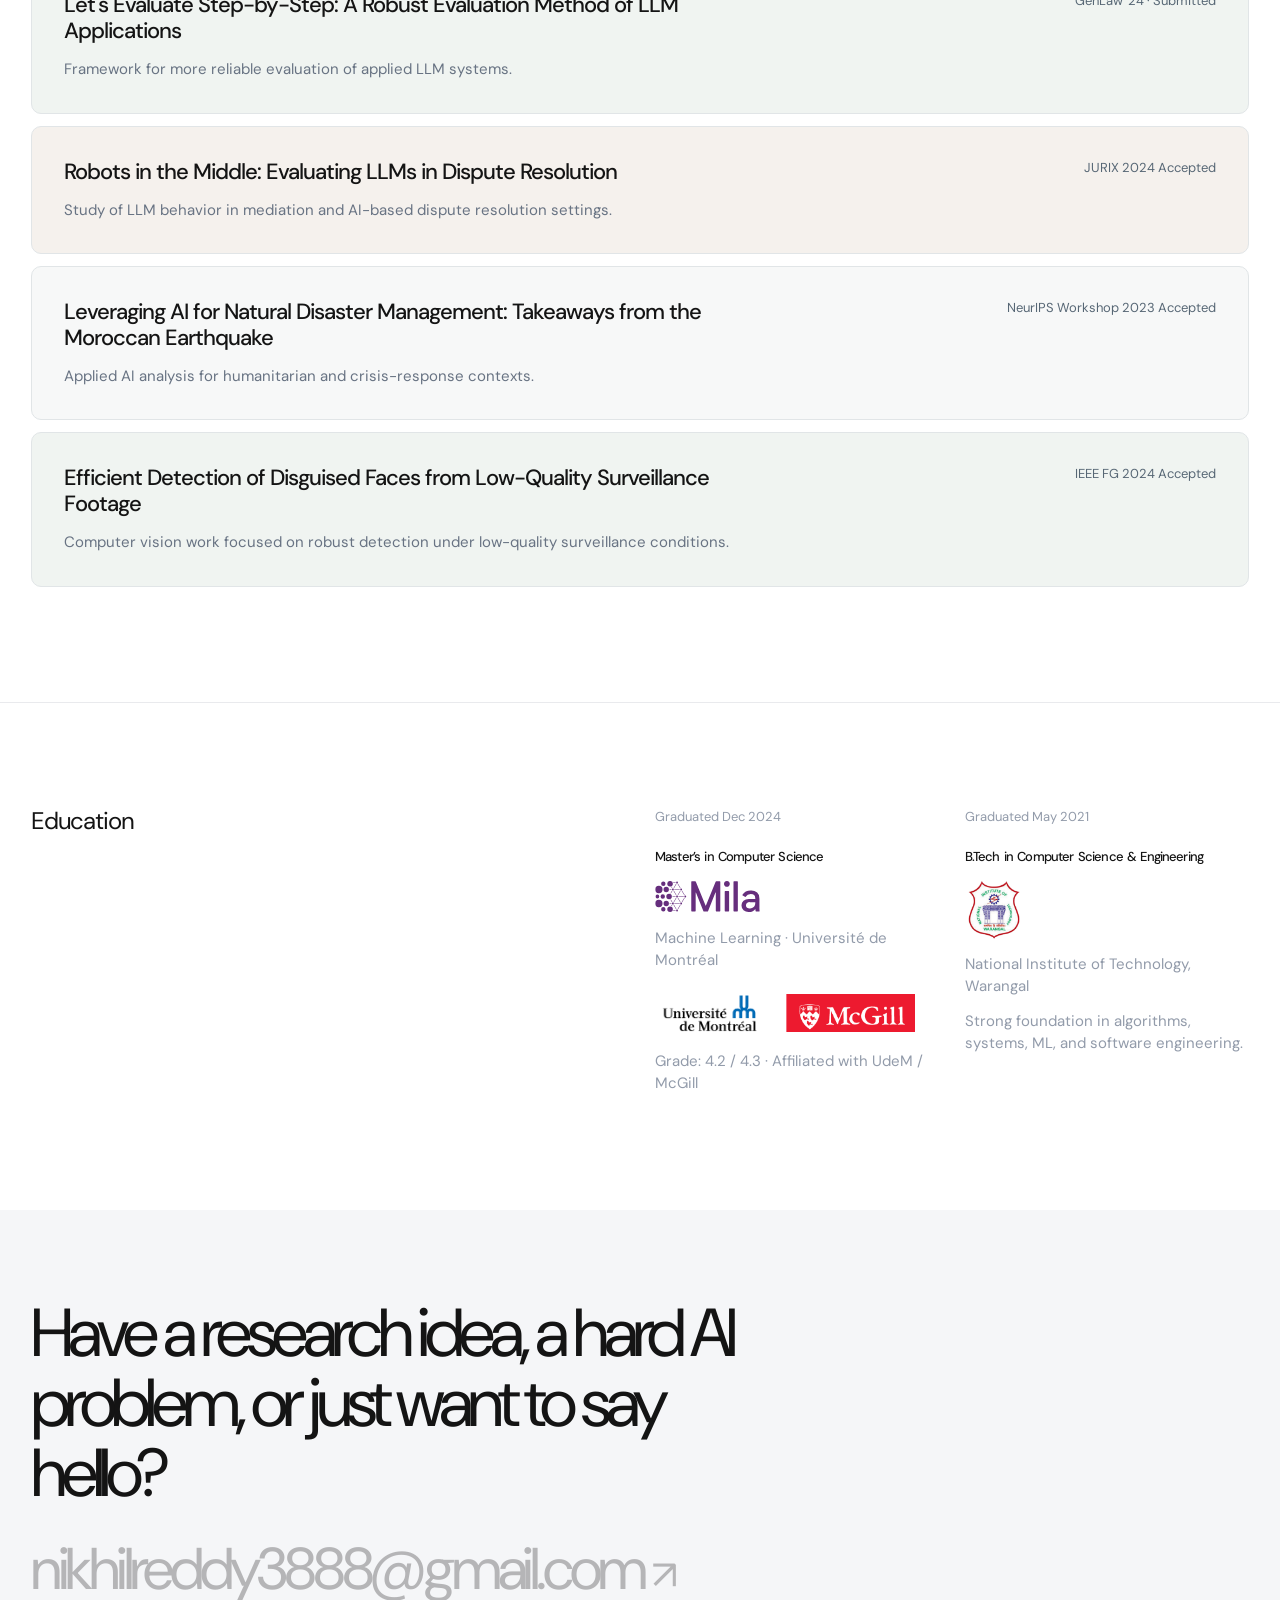
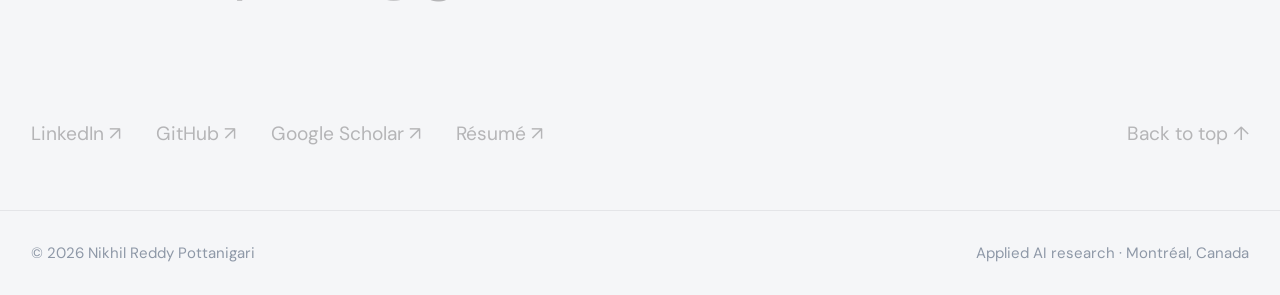
==== commit 31c299de: "Fix resume link and align portfolio with current CV" ====
--- a/index.html
+++ b/index.html
@@ -25,22 +25,22 @@
     <article class="work-card reveal"><div class="work-title-panel work-panel-3"><span class="art-kicker">03 / Live deployment</span><h3>NHL Expected Goals (xG) Prediction &amp; Live Deployment</h3></div><div class="work-meta"><p>Built an end-to-end expected-goals pipeline for hockey analytics with real-time data and live model serving.</p><p>Shipped a Dockerized Flask API, Streamlit dashboard, NHL API ingestion layer, and CometML-backed model registry for experiment hot-swapping.</p><p class="project-result">Demonstrated production-style model serving, monitoring, and real-time prediction loops in a research environment.</p></div></article>
   </div></section>
   <section class="experience-section page-pad" id="experience" aria-labelledby="experience-title"><div class="split-heading reveal"><h2 class="section-label" id="experience-title">Experience</h2><p>Research and engineering experience across enterprise AI, legal technology, and product systems.</p></div><div class="experience-list reveal">
-    <article><span>May 2024 — Present</span><div><h3>Applied Research Scientist</h3><p class="org-line"><img class="org-logo servicenow-logo" src="/public/servicenow.png" alt="ServiceNow" loading="lazy"><span>Montréal, Canada</span></p><ul class="detail-list">
+    <article><span>May 2024 — Present</span><div><h3>Applied Research Scientist</h3><p class="org-line"><img class="org-logo servicenow-logo" src="/public/servicenow.png" alt="ServiceNow" loading="lazy"><span>Toronto, Canada</span></p><ul class="detail-list">
                 <li>Built a document intelligence agent within ServiceNow's agentic ecosystem for summarization, Q&amp;A, information extraction, classification, and cross-document reasoning across enterprise documents.</li>
-                <li>Implemented multilingual and multimodal vector search across 10+ languages and 20+ document types, deploying Kubernetes microservices for parsing, captioning, and content embedding.</li>
+                <li>Implemented multilingual and multimodal vector search across 10+ languages and 20+ document types, combining OCR text, high-resolution page imagery, and vision-language embeddings and deploying Kubernetes microservices for parsing, captioning, and content embedding.</li>
                 <li>Collaborated with NVIDIA on dataset curation, fine-tuning, and benchmarking across OCR, retrieval, and Q&amp;A model variants.</li>
-                <li>Extended multimodal services into audio and video workflows with efficient embedding generation and content understanding pipelines.</li><li>Shipped Attachment Summarization and Image Captioning with cross-functional teams at enterprise scale, contributing to products associated with approximately $20M in net-new revenue.</li><li>Architected parallel synchronous and asynchronous inference pipelines for document parsing, visual captioning, and embedding generation.</li>
+                <li>Extended multimodal services into audio and video workflows with ingestion, embedding generation, question answering, and enterprise media analytics pipelines.</li><li>Shipped Attachment Summarization and Image Captioning with cross-functional teams at enterprise scale, contributing to products associated with approximately $20M in net-new revenue.</li><li>Architected parallel synchronous and asynchronous inference pipelines for document parsing, visual captioning, and embedding generation.</li>
                 <li>Engineered a semi-supervised labeling pipeline using HDBSCAN clustering, reducing manual annotation by 60%.</li>
-                <li>Led fraud document detection research with a five-agent modular AI system across layout, semantic, anomaly, tampering, and metadata signals, reaching 92% accuracy on synthetic fraud datasets.</li>
-                <li>Contributed to red-teaming and adversarial evaluation of multimodal document agents, including prompt-injection and hidden-instruction attacks, and added guardrails through prompt hardening and sanitization.</li>
+                <li>Led fraud document detection research with a five-agent modular AI system across layout, semantic, anomaly, tampering, and metadata signals, reaching 82% accuracy.</li>
+                <li>Contributed to red-teaming and adversarial evaluation of multimodal document agents, including prompt-injection, hidden-instruction, jailbreak, and data-exfiltration attacks, and added guardrails through prompt hardening, sanitization, and adversarial evaluation datasets.</li>
               </ul></div><span class="row-arrow" aria-hidden="true">↗</span></article>
     <article><span>Nov 2023 — May 2024</span><div><h3>Student Researcher</h3><p class="org-line"><img class="org-logo udem-logo" src="/public/udem.png" alt="Université de Montréal" loading="lazy"><span>Cyberjustice Laboratory · Université de Montréal</span></p><ul class="detail-list">
                 <li>Built RoboPDF AI for legal query processing by fine-tuning LLaMA 2 on a Canadian legal corpus with QLoRA and a custom RAG pipeline, improving retrieval accuracy by 40%.</li>
-                <li>Co-authored research on LLM evaluation for mediation and AI-based dispute resolution and published the <code>text-moderate</code> npm package for LLM content moderation.</li><li>Developed JusticeBot AI for Canadian legal query processing using LLaMA 2 fine-tuning with QLoRA and a legal-domain RAG pipeline.</li>
+                <li>Co-authored two papers on LLM evaluation for mediation and AI-based dispute resolution and published the <code>text-moderate</code> npm package for LLM content moderation.</li><li>Developed JusticeBot AI for Canadian legal query processing using LLaMA 2 fine-tuning with QLoRA and a legal-domain RAG pipeline, improving retrieval accuracy by 40%.</li>
               </ul></div><span class="row-arrow" aria-hidden="true">↗</span></article>
     <article><span>Jun 2021 — Aug 2023</span><div><h3>Software Engineer II</h3><p class="org-line"><img class="org-logo servicenow-logo" src="/public/servicenow.png" alt="ServiceNow" loading="lazy"><span>Hyderabad, India</span></p><ul class="detail-list">
                 <li>Designed DocChat, an enterprise document retrieval system using BERT embeddings and Pinecone vector search for natural-language query processing.</li>
-                <li>Built an unsupervised recommendation engine using text embeddings, reducing average ticket resolution time by 23%, and shipped supporting product features with React, Java, and GraphQL.</li>
+                <li>Built an unsupervised recommendation engine using text embeddings, reducing average ticket resolution time by 23%, and built the Recommended Actions Framework with React, Java, and GraphQL.</li>
               </ul></div><span class="row-arrow" aria-hidden="true">↗</span></article>
   </div></section>
   <section class="research-section page-pad" id="publications" aria-labelledby="research-title"><div class="split-heading reveal"><h2 class="section-label" id="research-title">Publications</h2><div><p>Recent publications exploring how to make document AI more accurate, efficient, and measurable.</p><a class="underlined-link" href="/publications/">All publications <span aria-hidden="true">↗</span></a></div></div><div class="publication-list reveal">
@@ -91,7 +91,7 @@
           </article>
           <article class="publication-card reveal">
             <div>
-              <h3>Bridging Modality Gap: Enhancing Document Retrieval with Multimodal Embeddings</h3>
+              <h3>Bridging the Modality Gap: Enhancing Document Retrieval with Multimodal Embeddings</h3>
               <p>Master's thesis exploring multimodal retrieval for document intelligence.</p>
             </div>
             <span class="publication-tag">Master's Thesis 2024</span>
@@ -101,7 +101,7 @@
               <h3>Let's Evaluate Step-by-Step: A Robust Evaluation Method of LLM Applications</h3>
               <p>Framework for more reliable evaluation of applied LLM systems.</p>
             </div>
-            <span class="publication-tag">GenLaw '24</span>
+            <span class="publication-tag">GenLaw '24 · Submitted</span>
           </article>
           <article class="publication-card reveal">
             <div>
@@ -126,7 +126,7 @@
           </article>
         </div></section>
   <section class="education-section page-pad" id="education" aria-labelledby="education-title"><h2 class="section-label" id="education-title">Education</h2><div class="education-grid reveal"><div><span>Graduated Dec 2024</span><h3>Master’s in Computer Science</h3><p class="org-line"><img class="org-logo mila-logo" src="/public/logo.svg" alt="MILA AI Institute" loading="lazy"><span>Machine Learning · Université de Montréal</span></p><div class="affiliation-logos" aria-label="University affiliations"><img src="/public/udem.png" alt="Université de Montréal" loading="lazy"><img src="/public/mcgill.png" alt="McGill University" loading="lazy"></div><p class="education-note">Grade: 4.2 / 4.3 · Affiliated with UdeM / McGill</p></div><div><span>Graduated May 2021</span><h3>B.Tech in Computer Science &amp; Engineering</h3><p class="org-line"><img class="org-logo nit-logo" src="/public/nit-warangal.png" alt="NIT Warangal" loading="lazy"><span>National Institute of Technology, Warangal</span></p><p class="education-note">Strong foundation in algorithms, systems, ML, and software engineering.</p></div></div></section>
-  <section class="contact-section page-pad reveal" id="contact" aria-labelledby="contact-title"><h2 id="contact-title">Have a research idea, a hard AI problem, or just want to say hello?</h2><a class="contact-email" href="mailto:nikhilreddy3888@gmail.com">nikhilreddy3888@gmail.com <span aria-hidden="true">↗</span></a><div class="contact-bottom"><div class="social-links"><a href="https://www.linkedin.com/in/pottanigari-nikhil-reddy/" target="_blank" rel="noopener noreferrer">LinkedIn ↗</a><a href="https://github.com/nikhilreddy3888" target="_blank" rel="noopener noreferrer">GitHub ↗</a><a href="https://scholar.google.com/citations?user=vLbQuAUAAAAJ&amp;hl=en" target="_blank" rel="noopener noreferrer">Google Scholar ↗</a><a href="/assets/COLM_Resume_2026.pdf" target="_blank" rel="noopener noreferrer">Résumé ↗</a></div><a href="#top">Back to top ↑</a></div></section>
+  <section class="contact-section page-pad reveal" id="contact" aria-labelledby="contact-title"><h2 id="contact-title">Have a research idea, a hard AI problem, or just want to say hello?</h2><a class="contact-email" href="mailto:nikhilreddy3888@gmail.com">nikhilreddy3888@gmail.com <span aria-hidden="true">↗</span></a><div class="contact-bottom"><div class="social-links"><a href="https://www.linkedin.com/in/pottanigari-nikhil-reddy/" target="_blank" rel="noopener noreferrer">LinkedIn ↗</a><a href="https://github.com/nikhilreddy3888" target="_blank" rel="noopener noreferrer">GitHub ↗</a><a href="https://scholar.google.com/citations?user=vLbQuAUAAAAJ&amp;hl=en" target="_blank" rel="noopener noreferrer">Google Scholar ↗</a><a href="/public/COLM_Resume_2026.pdf" target="_blank" rel="noopener noreferrer">Résumé ↗</a></div><a href="#top">Back to top ↑</a></div></section>
 </main>
 <footer class="site-footer page-pad"><span>© <span id="year">2026</span> Nikhil Reddy Pottanigari</span><span>Applied AI research · Montréal, Canada</span></footer>
 <script src="/scripts/home.js"></script>
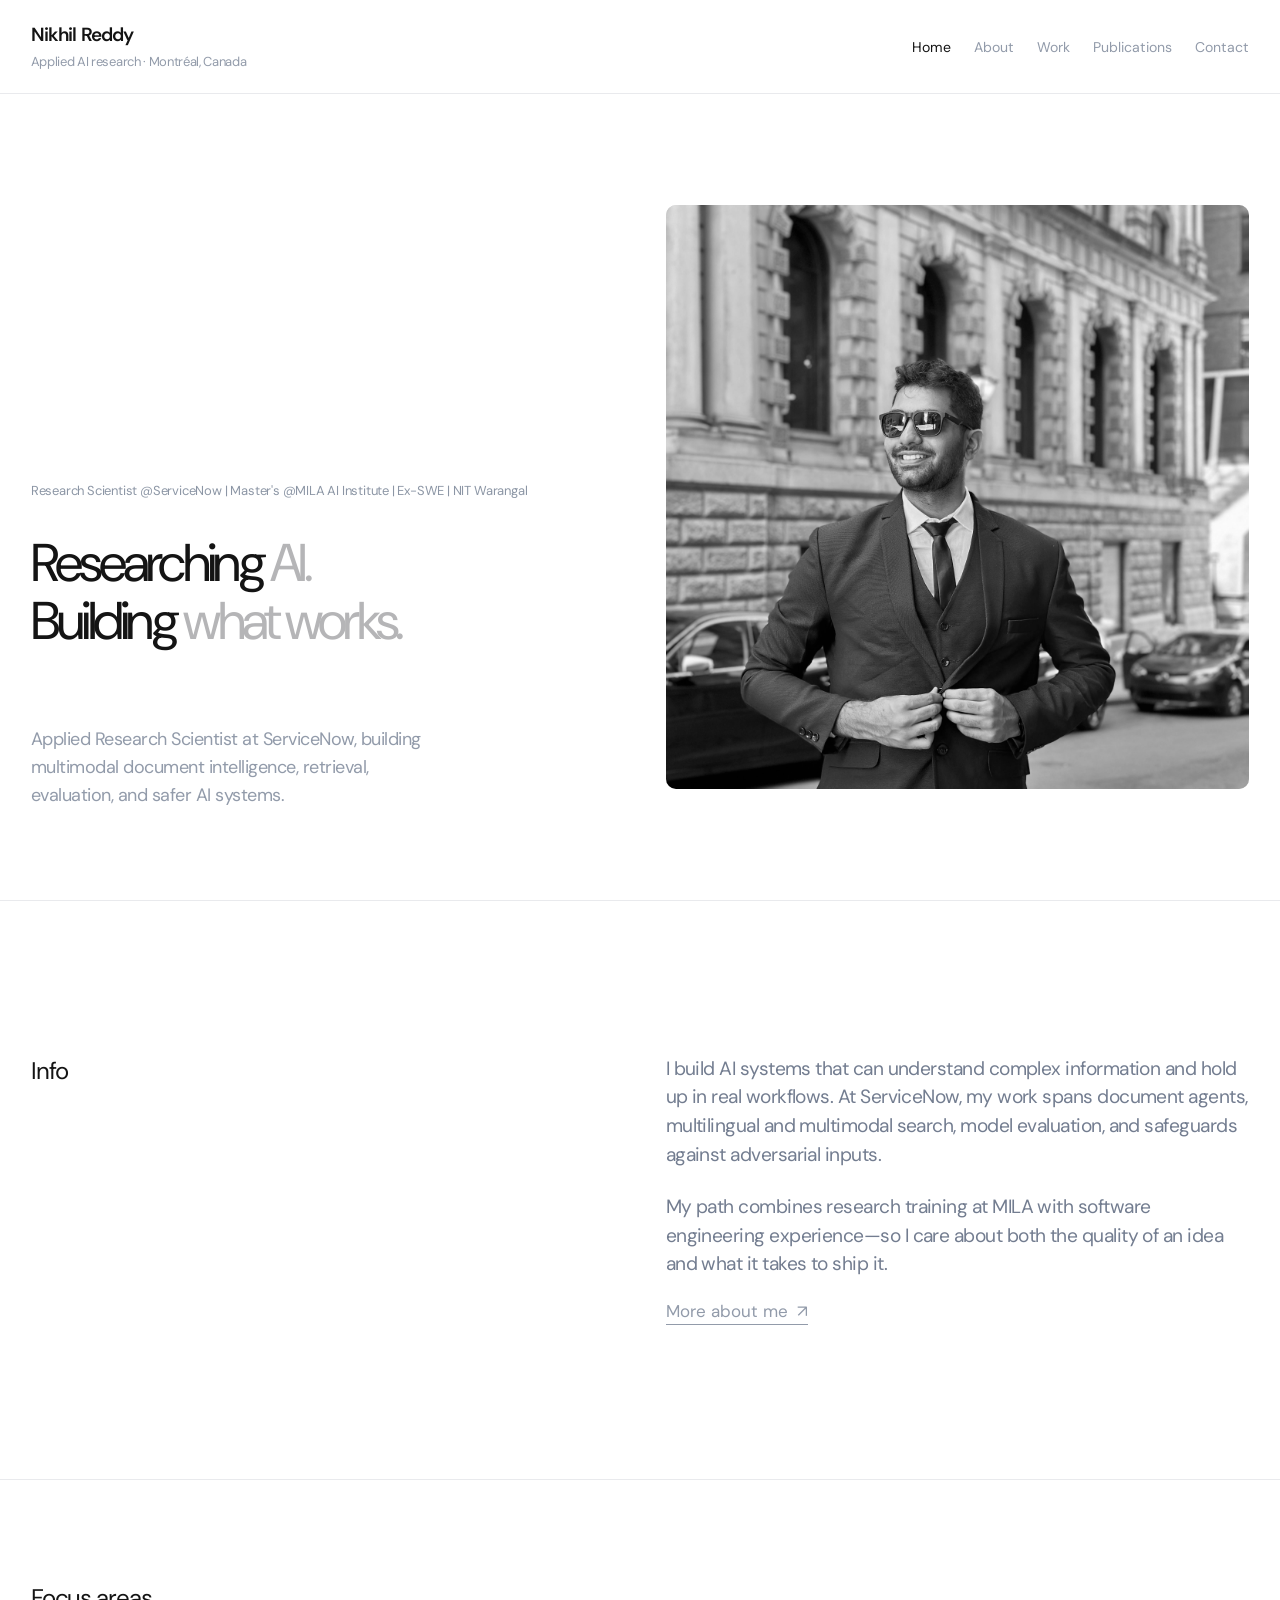
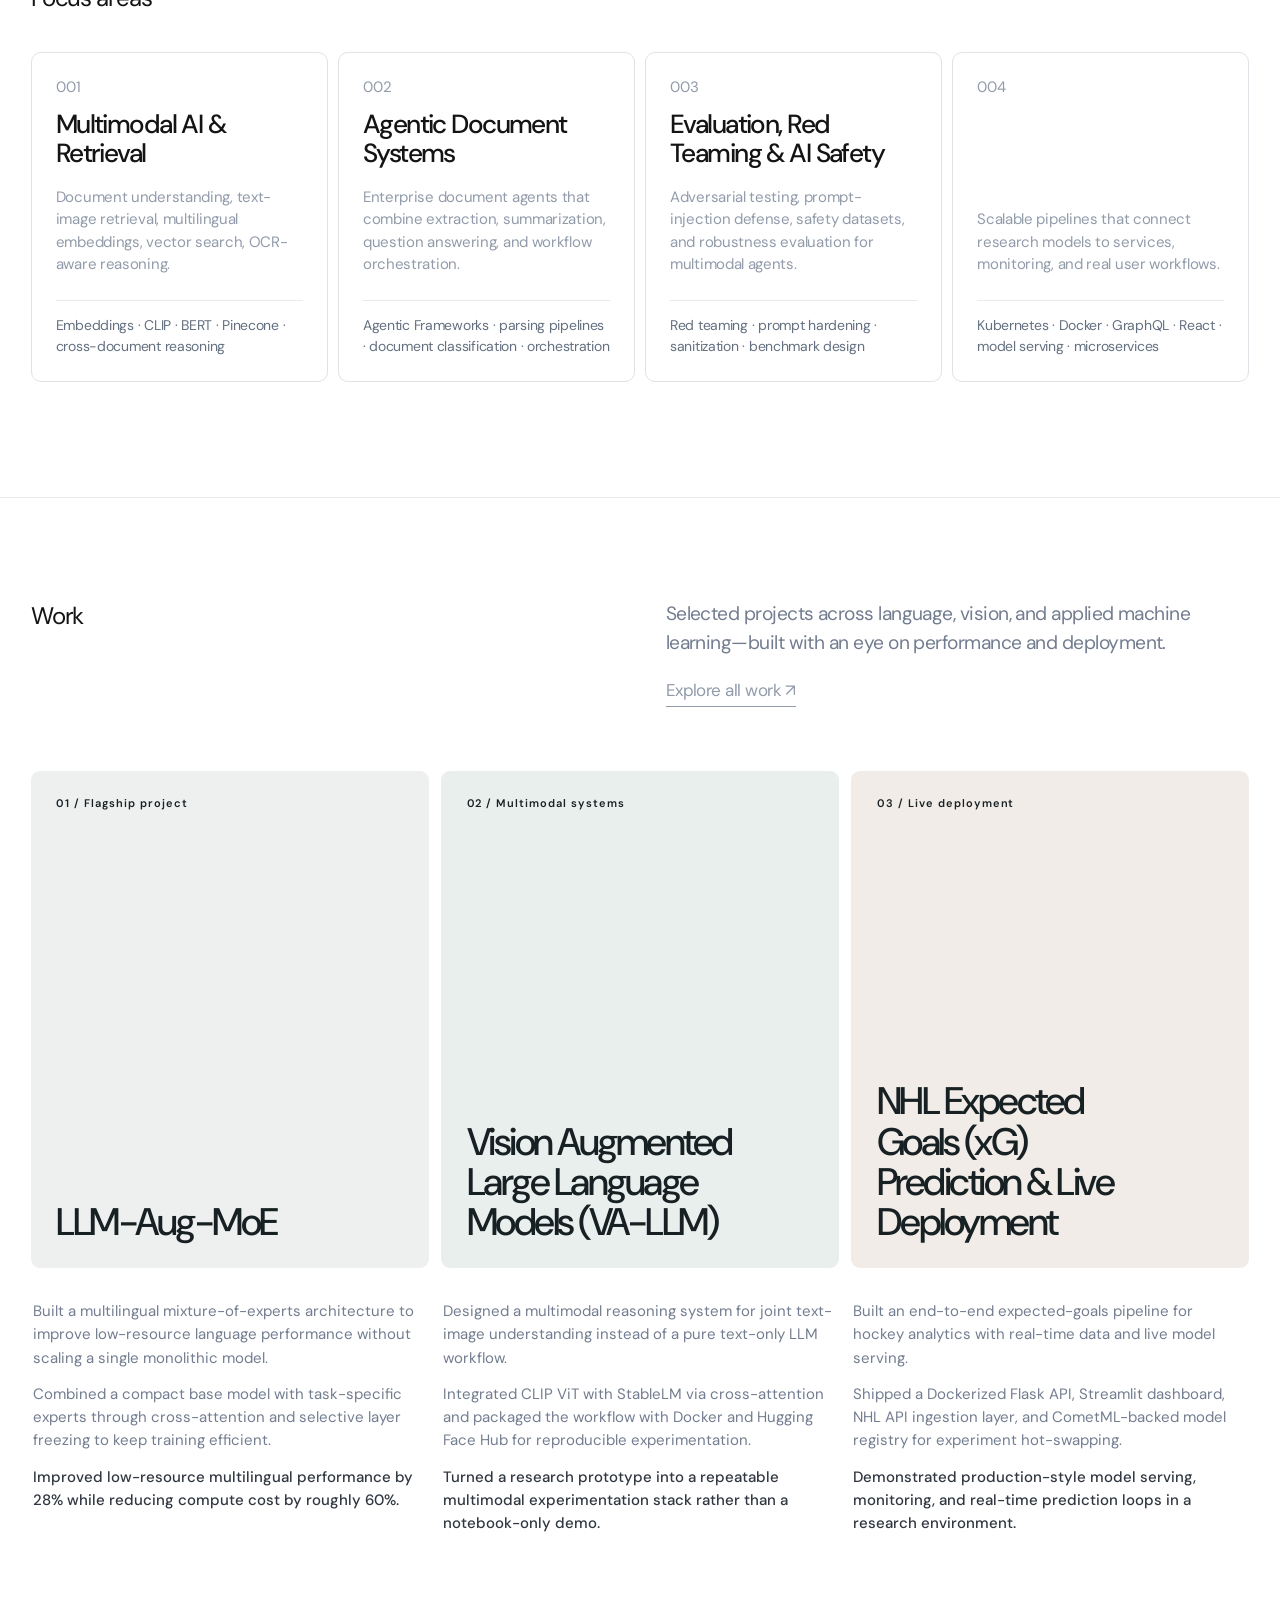
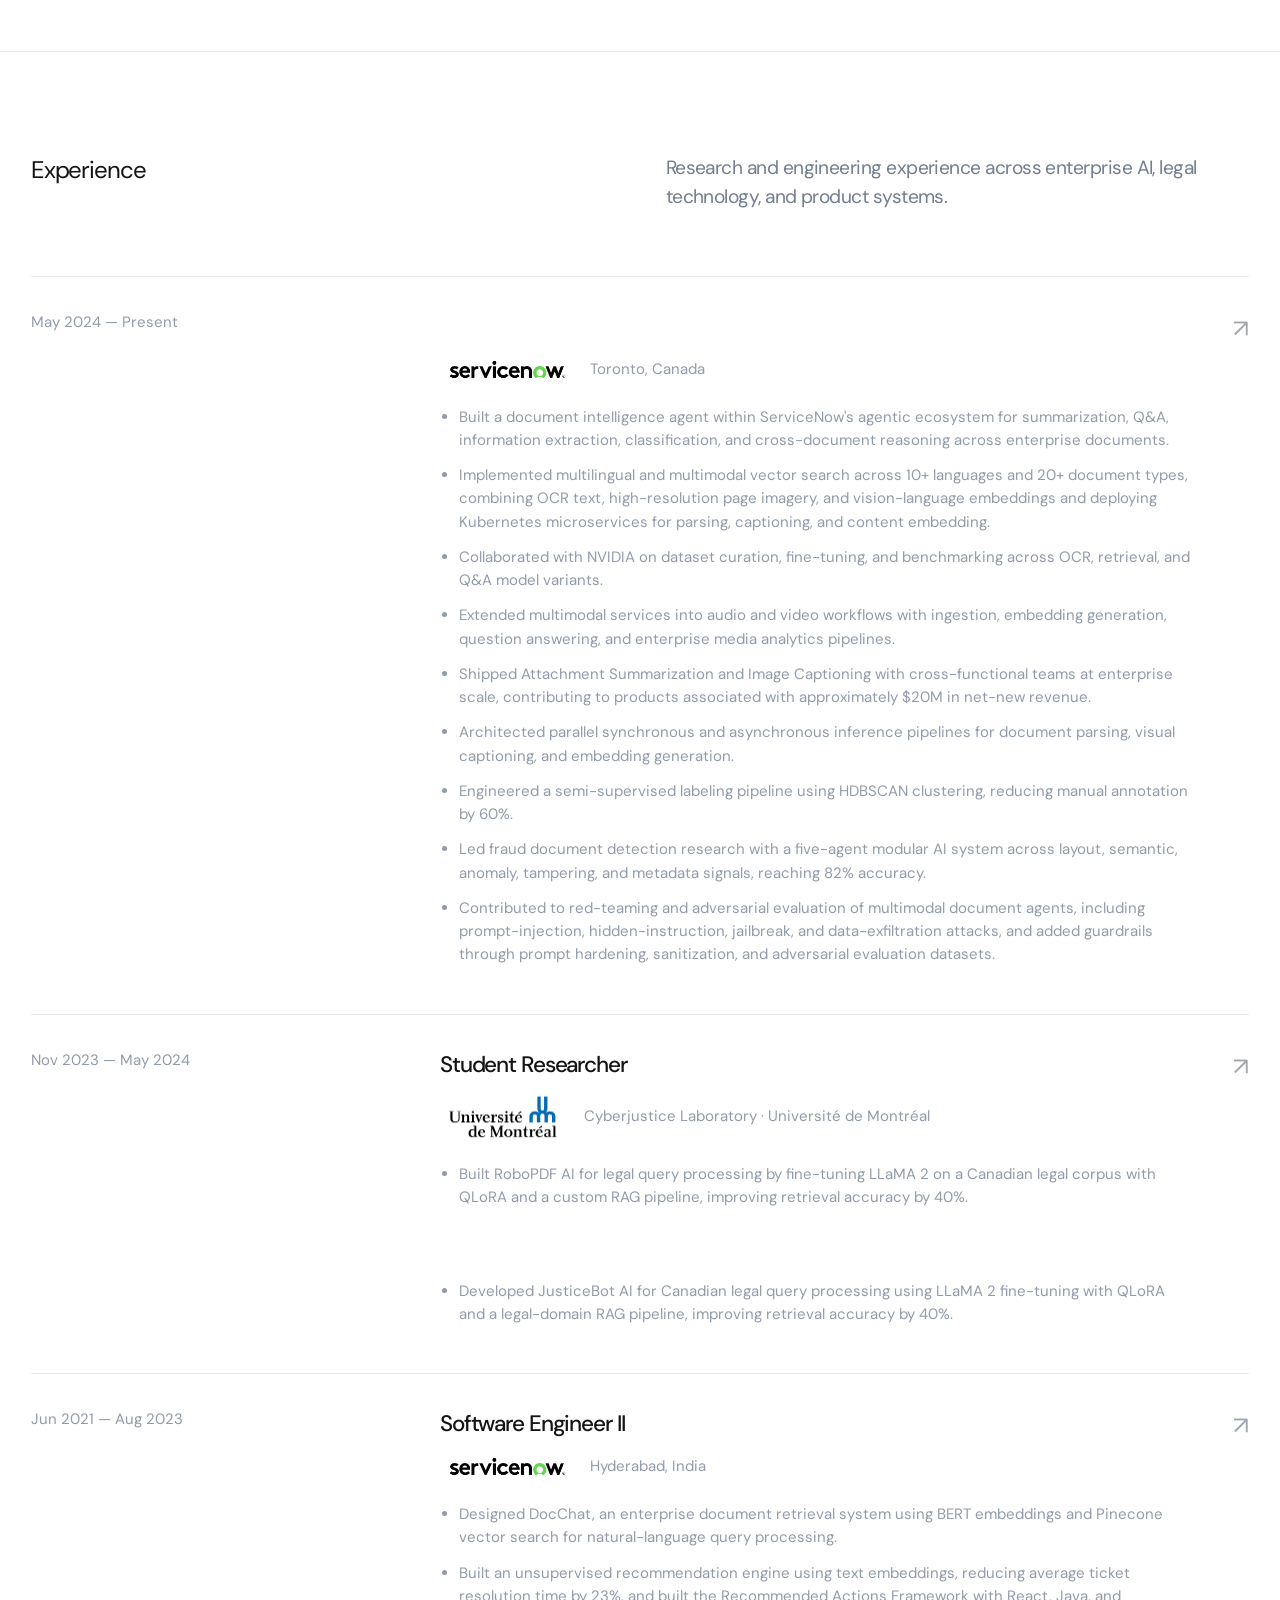
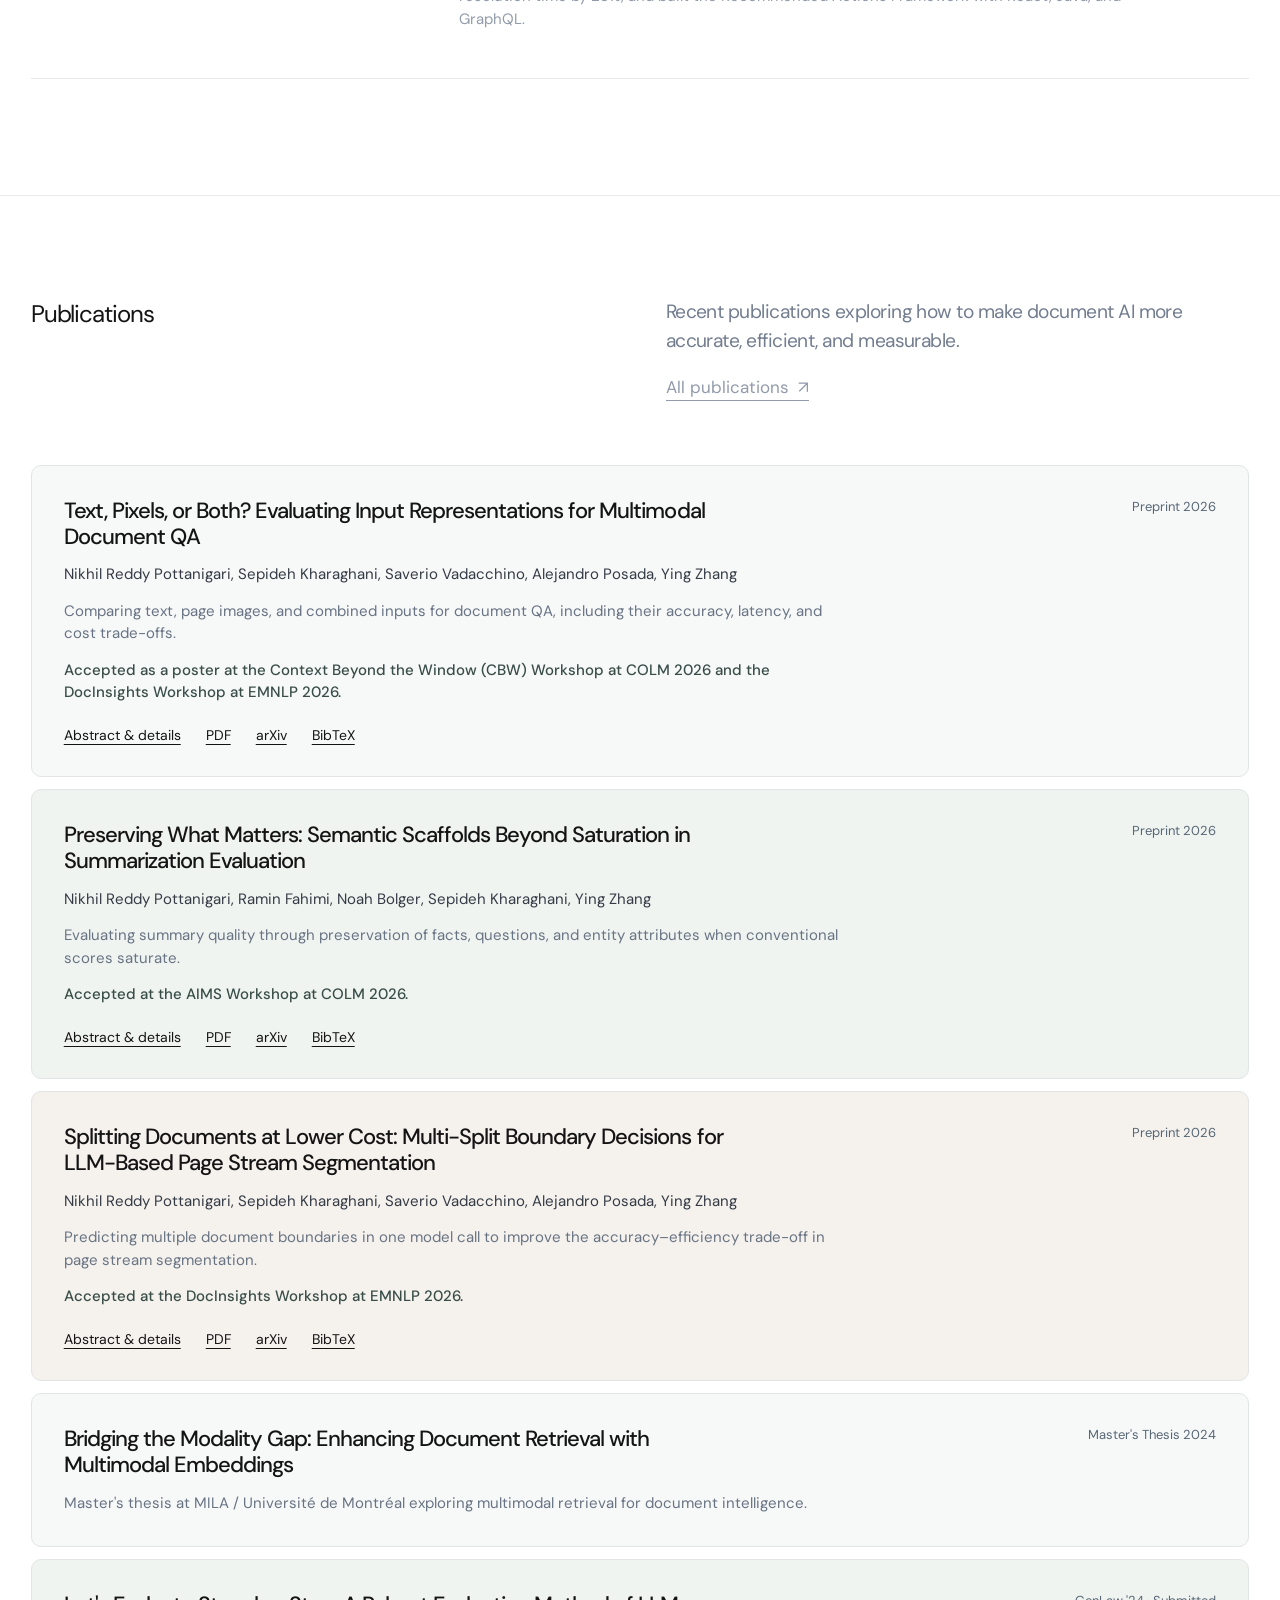
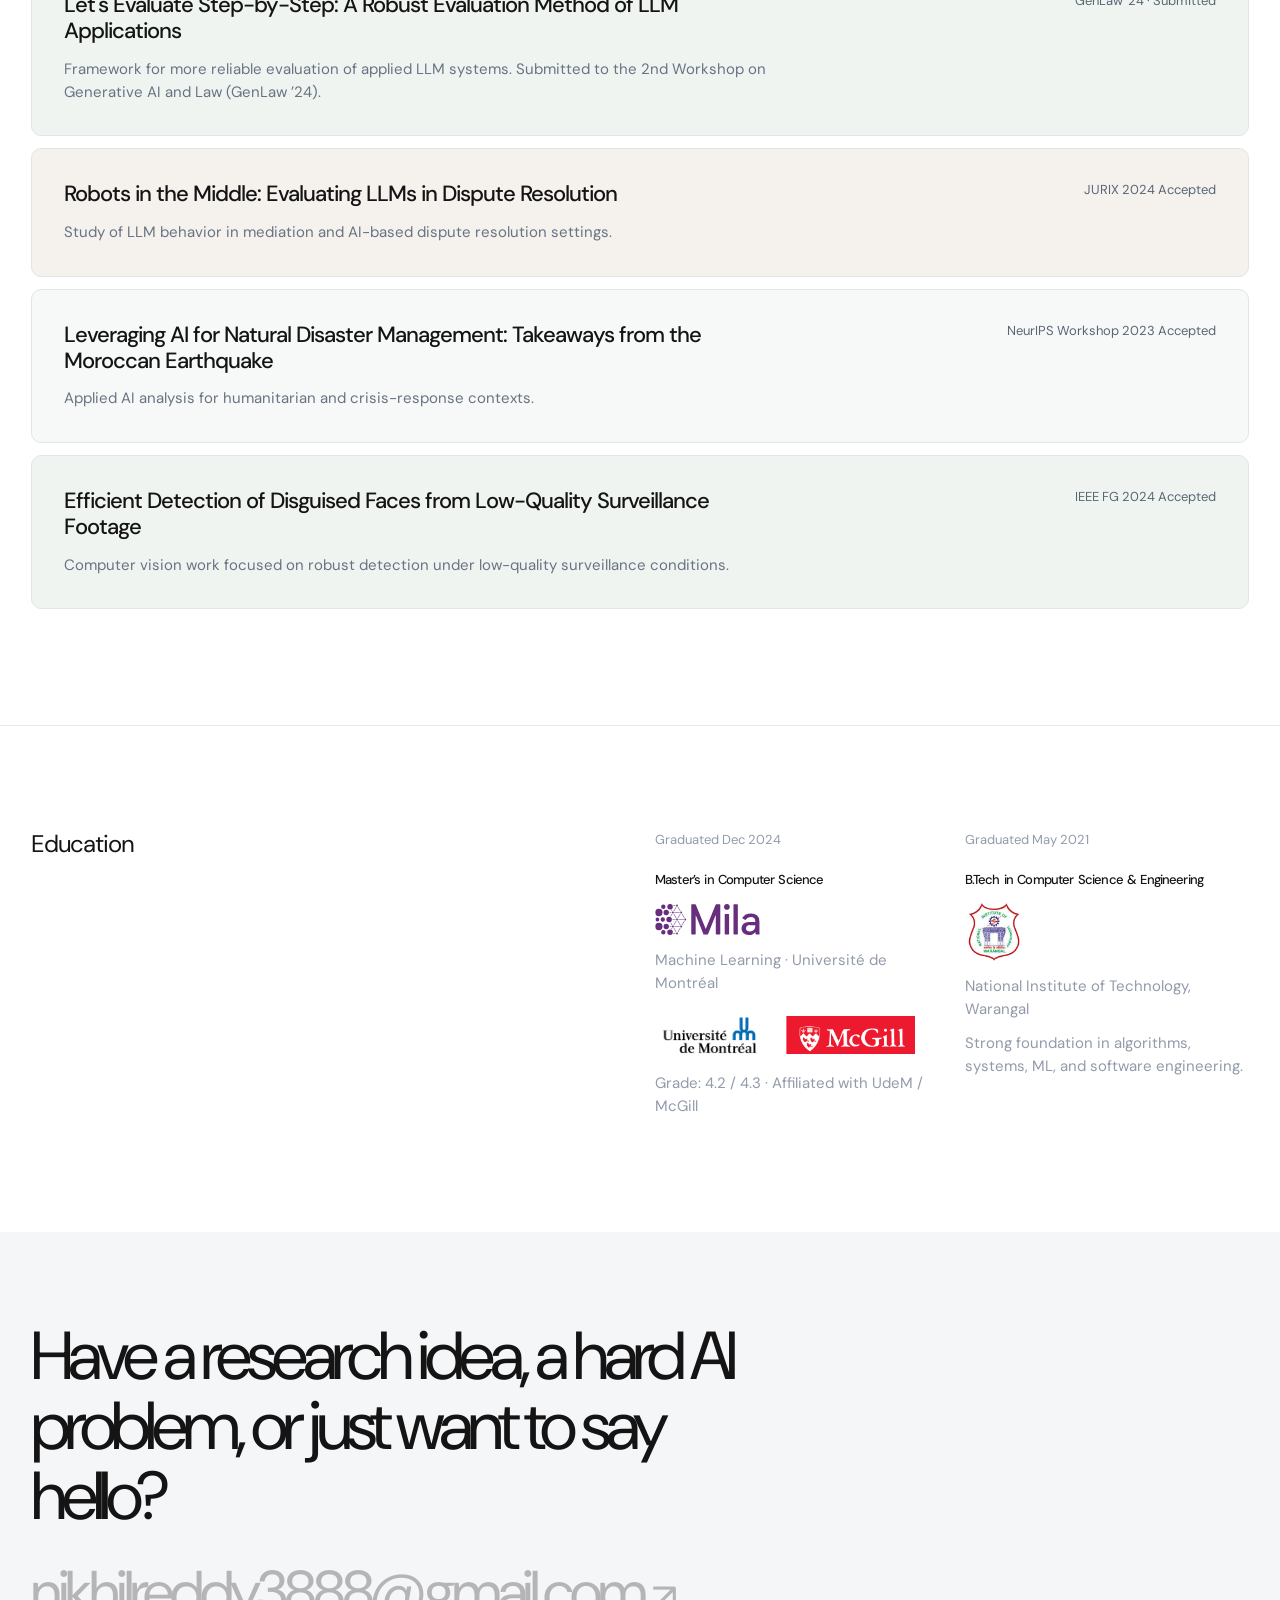
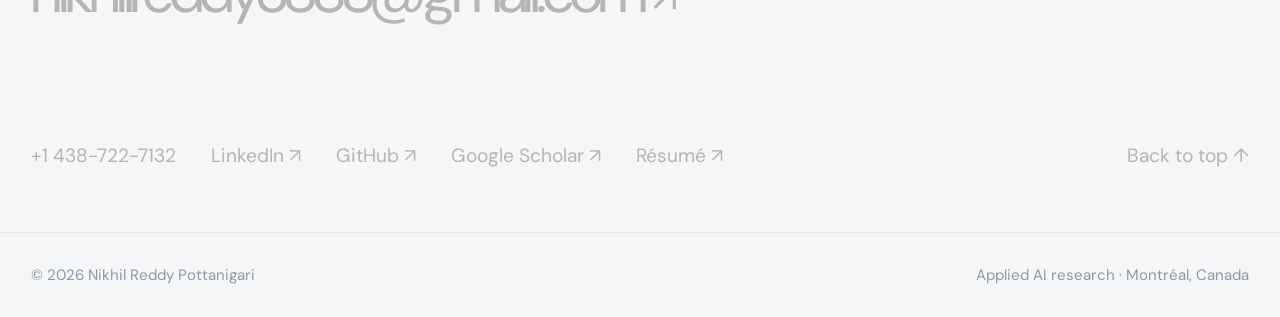
==== commit dac73c59: "Complete resume details and index work page" ====
--- a/index.html
+++ b/index.html
@@ -92,14 +92,14 @@
           <article class="publication-card reveal">
             <div>
               <h3>Bridging the Modality Gap: Enhancing Document Retrieval with Multimodal Embeddings</h3>
-              <p>Master's thesis exploring multimodal retrieval for document intelligence.</p>
+              <p>Master's thesis at MILA / Université de Montréal exploring multimodal retrieval for document intelligence.</p>
             </div>
             <span class="publication-tag">Master's Thesis 2024</span>
           </article>
           <article class="publication-card reveal">
             <div>
               <h3>Let's Evaluate Step-by-Step: A Robust Evaluation Method of LLM Applications</h3>
-              <p>Framework for more reliable evaluation of applied LLM systems.</p>
+              <p>Framework for more reliable evaluation of applied LLM systems. Submitted to the 2nd Workshop on Generative AI and Law (GenLaw ’24).</p>
             </div>
             <span class="publication-tag">GenLaw '24 · Submitted</span>
           </article>
@@ -126,7 +126,7 @@
           </article>
         </div></section>
   <section class="education-section page-pad" id="education" aria-labelledby="education-title"><h2 class="section-label" id="education-title">Education</h2><div class="education-grid reveal"><div><span>Graduated Dec 2024</span><h3>Master’s in Computer Science</h3><p class="org-line"><img class="org-logo mila-logo" src="/public/logo.svg" alt="MILA AI Institute" loading="lazy"><span>Machine Learning · Université de Montréal</span></p><div class="affiliation-logos" aria-label="University affiliations"><img src="/public/udem.png" alt="Université de Montréal" loading="lazy"><img src="/public/mcgill.png" alt="McGill University" loading="lazy"></div><p class="education-note">Grade: 4.2 / 4.3 · Affiliated with UdeM / McGill</p></div><div><span>Graduated May 2021</span><h3>B.Tech in Computer Science &amp; Engineering</h3><p class="org-line"><img class="org-logo nit-logo" src="/public/nit-warangal.png" alt="NIT Warangal" loading="lazy"><span>National Institute of Technology, Warangal</span></p><p class="education-note">Strong foundation in algorithms, systems, ML, and software engineering.</p></div></div></section>
-  <section class="contact-section page-pad reveal" id="contact" aria-labelledby="contact-title"><h2 id="contact-title">Have a research idea, a hard AI problem, or just want to say hello?</h2><a class="contact-email" href="mailto:nikhilreddy3888@gmail.com">nikhilreddy3888@gmail.com <span aria-hidden="true">↗</span></a><div class="contact-bottom"><div class="social-links"><a href="https://www.linkedin.com/in/pottanigari-nikhil-reddy/" target="_blank" rel="noopener noreferrer">LinkedIn ↗</a><a href="https://github.com/nikhilreddy3888" target="_blank" rel="noopener noreferrer">GitHub ↗</a><a href="https://scholar.google.com/citations?user=vLbQuAUAAAAJ&amp;hl=en" target="_blank" rel="noopener noreferrer">Google Scholar ↗</a><a href="/public/COLM_Resume_2026.pdf" target="_blank" rel="noopener noreferrer">Résumé ↗</a></div><a href="#top">Back to top ↑</a></div></section>
+  <section class="contact-section page-pad reveal" id="contact" aria-labelledby="contact-title"><h2 id="contact-title">Have a research idea, a hard AI problem, or just want to say hello?</h2><a class="contact-email" href="mailto:nikhilreddy3888@gmail.com">nikhilreddy3888@gmail.com <span aria-hidden="true">↗</span></a><div class="contact-bottom"><div class="social-links"><a href="tel:+14387227132">+1 438-722-7132</a><a href="https://www.linkedin.com/in/pottanigari-nikhil-reddy/" target="_blank" rel="noopener noreferrer">LinkedIn ↗</a><a href="https://github.com/nikhilreddy3888" target="_blank" rel="noopener noreferrer">GitHub ↗</a><a href="https://scholar.google.com/citations?user=vLbQuAUAAAAJ&amp;hl=en" target="_blank" rel="noopener noreferrer">Google Scholar ↗</a><a href="/public/COLM_Resume_2026.pdf" target="_blank" rel="noopener noreferrer">Résumé ↗</a></div><a href="#top">Back to top ↑</a></div></section>
 </main>
 <footer class="site-footer page-pad"><span>© <span id="year">2026</span> Nikhil Reddy Pottanigari</span><span>Applied AI research · Montréal, Canada</span></footer>
 <script src="/scripts/home.js"></script>
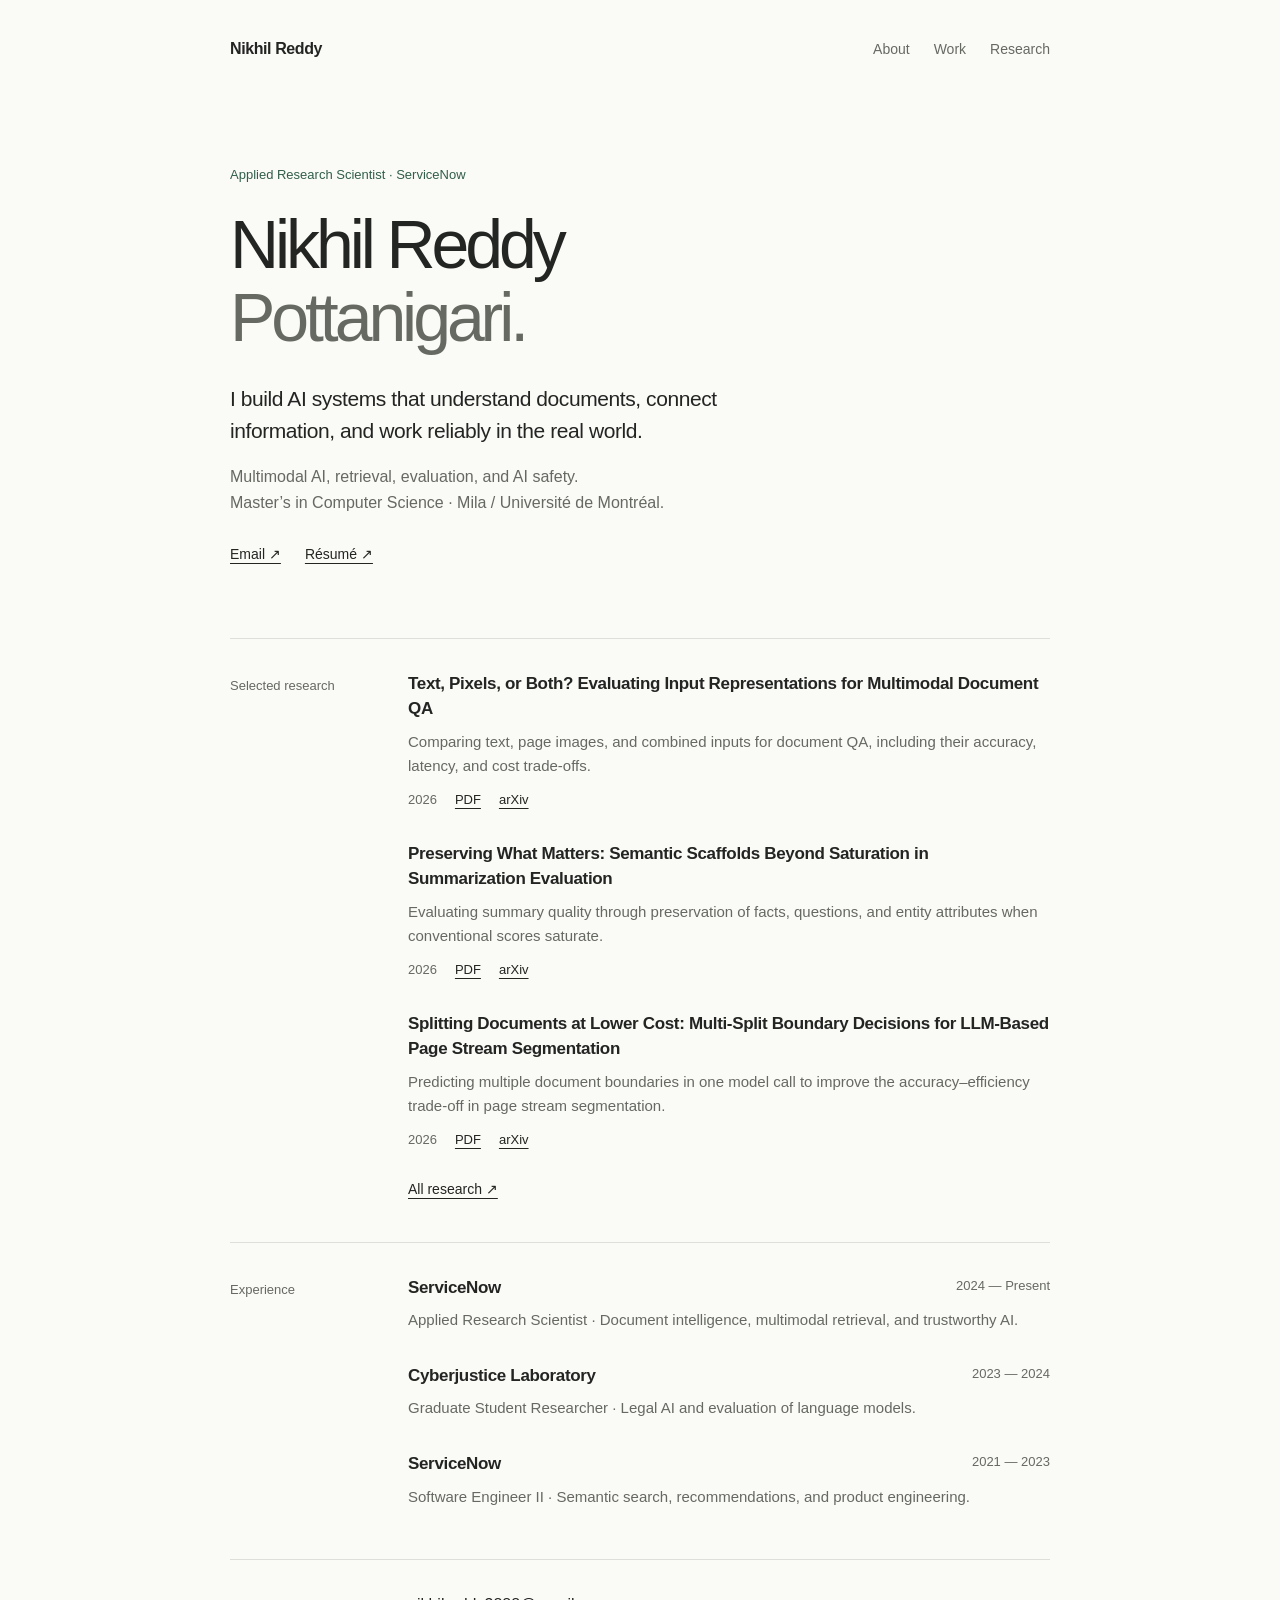
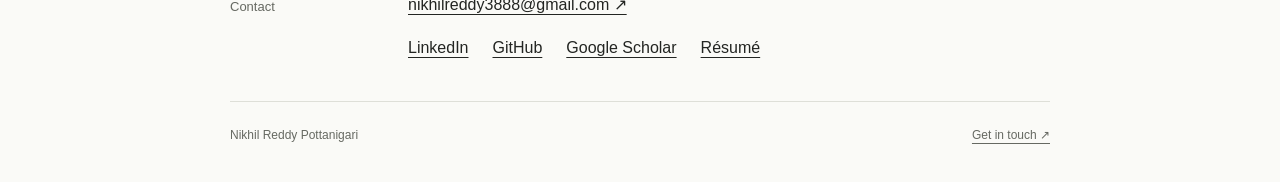
==== commit 8ba381ae: "Simplify portfolio with minimal content and shared static styles" ====
--- a/index.html
+++ b/index.html
@@ -1,134 +1,23 @@
 <!doctype html>
 <html lang="en">
 <head>
-  <meta charset="utf-8"><meta name="viewport" content="width=device-width, initial-scale=1">
-  <title>Nikhil Reddy Pottanigari — Applied AI Research Scientist</title>
-  <meta name="description" content="Nikhil Reddy Pottanigari is an applied research scientist at ServiceNow working on multimodal document intelligence, retrieval, evaluation, and AI safety.">
-  <meta property="og:title" content="Nikhil Reddy Pottanigari — Applied AI Research Scientist"><meta property="og:description" content="Research, engineering, and production systems for enterprise AI."><meta property="og:type" content="website"><meta property="og:image" content="https://nikhilreddy3888.github.io/public/WhatsApp%20Image%202026-10-01%20at%2023.16.22.jpeg">
-  <link rel="canonical" href="https://nikhilreddy3888.github.io/"><link rel="icon" type="image/svg+xml" href="/favicon-n.svg"><link rel="preconnect" href="https://fonts.googleapis.com"><link rel="preconnect" href="https://fonts.gstatic.com" crossorigin><link href="https://fonts.googleapis.com/css2?family=DM+Sans:wght@400;500;600;700&display=swap" rel="stylesheet"><link rel="stylesheet" href="/styles/home.css">
+  <meta charset="utf-8">
+  <meta name="viewport" content="width=device-width, initial-scale=1">
+  <title>Nikhil Reddy Pottanigari — Applied AI Research</title>
+  <meta name="description" content="Applied AI research at ServiceNow. Multimodal document intelligence, retrieval, evaluation, and AI safety.">
+  <meta property="og:title" content="Nikhil Reddy Pottanigari — Applied AI Research">
+  <meta property="og:description" content="Applied AI research at ServiceNow. Multimodal document intelligence, retrieval, evaluation, and AI safety.">
+  <meta property="og:type" content="website">
+  <link rel="canonical" href="https://nikhilreddy3888.github.io/">
+  <link rel="icon" type="image/svg+xml" href="/favicon-n.svg">
+  <link rel="stylesheet" href="/styles/main.css">
 </head>
 <body>
-<a class="skip-link" href="#main">Skip to content</a>
-<header class="site-header" id="top"><a class="brand" href="#top">Nikhil Reddy<span>Applied AI research · Montréal, Canada</span></a><nav aria-label="Primary navigation"><a href="#top" aria-current="page">Home</a><a href="/about/">About</a><a href="/work/">Work</a><a href="/publications/">Publications</a><a href="#contact">Contact</a></nav></header>
-<main id="main">
-  <section class="hero page-pad" aria-labelledby="hero-title"><div class="hero-copy"><p class="hero-credentials">Research Scientist @ServiceNow | Master's @MILA AI Institute | Ex-SWE | NIT Warangal</p><h1 id="hero-title"><span class="hero-line"><span class="hero-word">Researching</span> <span class="hero-word hero-word-muted">AI.</span></span><span class="hero-line"><span class="hero-word">Building</span> <span class="hero-word hero-word-muted">what works.</span></span></h1><p class="hero-description">Applied Research Scientist at ServiceNow, building multimodal document intelligence, retrieval, evaluation, and safer AI systems.</p></div><figure class="portrait reveal" tabindex="0" role="button" aria-label="Portrait of Nikhil Reddy. Hover, focus, or tap to see a second color photo" aria-pressed="false"><img class="portrait-base" src="/public/WhatsApp%20Image%202026-10-01%20at%2023.16.22.jpeg" alt="Nikhil Reddy in a suit outdoors" fetchpriority="high"><img class="portrait-color" src="/public/image2.jpeg" alt="" aria-hidden="true"></figure></section>
-  <section class="split-section page-pad" id="about" aria-labelledby="about-title"><h2 class="section-label" id="about-title">Info</h2><div class="section-intro reveal"><p>I build AI systems that can understand complex information and hold up in real workflows. At ServiceNow, my work spans document agents, multilingual and multimodal search, model evaluation, and safeguards against adversarial inputs.</p><p>My path combines research training at MILA with software engineering experience—so I care about both the quality of an idea and what it takes to ship it.</p><a class="underlined-link" href="/about/">More about me <span aria-hidden="true">↗</span></a></div></section>
-  <section class="services-section page-pad" id="focus" aria-labelledby="focus-title"><h2 class="section-label" id="focus-title">Focus areas</h2><div class="services-grid">
-    <article class="service-card reveal"><span class="service-index">001</span><div class="service-content"><h3>Multimodal AI &amp; Retrieval</h3><p>Document understanding, text-image retrieval, multilingual embeddings, vector search, OCR-aware reasoning.</p><p class="service-tools">Embeddings &middot; CLIP &middot; BERT &middot; Pinecone &middot; cross-document reasoning</p></div></article>
-    <article class="service-card reveal"><span class="service-index">002</span><div class="service-content"><h3>Agentic Document Systems</h3><p>Enterprise document agents that combine extraction, summarization, question answering, and workflow orchestration.</p><p class="service-tools">Agentic Frameworks &middot; parsing pipelines &middot; document classification &middot; orchestration</p></div></article>
-    <article class="service-card reveal"><span class="service-index">003</span><div class="service-content"><h3>Evaluation, Red Teaming &amp; AI Safety</h3><p>Adversarial testing, prompt-injection defense, safety datasets, and robustness evaluation for multimodal agents.</p><p class="service-tools">Red teaming &middot; prompt hardening &middot; sanitization &middot; benchmark design</p></div></article>
-    <article class="service-card reveal"><span class="service-index">004</span><div class="service-content"><h3>Production ML Platforms</h3><p>Scalable pipelines that connect research models to services, monitoring, and real user workflows.</p><p class="service-tools">Kubernetes &middot; Docker &middot; GraphQL &middot; React &middot; model serving &middot; microservices</p></div></article>
-  </div></section>
-  <section class="work-section page-pad" id="work" aria-labelledby="work-title"><div class="split-heading reveal"><h2 class="section-label" id="work-title">Work</h2><p>Selected projects across language, vision, and applied machine learning—built with an eye on performance and deployment.<br><a class="underlined-link" href="/work/">Explore all work ↗</a></p></div><div class="work-grid">
-    <article class="work-card reveal"><div class="work-title-panel work-panel-1"><span class="art-kicker">01 / Flagship project</span><h3>LLM-Aug-MoE</h3></div><div class="work-meta"><p>Built a multilingual mixture-of-experts architecture to improve low-resource language performance without scaling a single monolithic model.</p><p>Combined a compact base model with task-specific experts through cross-attention and selective layer freezing to keep training efficient.</p><p class="project-result">Improved low-resource multilingual performance by 28% while reducing compute cost by roughly 60%.</p></div></article>
-    <article class="work-card reveal"><div class="work-title-panel work-panel-2"><span class="art-kicker">02 / Multimodal systems</span><h3>Vision Augmented Large Language Models (VA-LLM)</h3></div><div class="work-meta"><p>Designed a multimodal reasoning system for joint text-image understanding instead of a pure text-only LLM workflow.</p><p>Integrated CLIP ViT with StableLM via cross-attention and packaged the workflow with Docker and Hugging Face Hub for reproducible experimentation.</p><p class="project-result">Turned a research prototype into a repeatable multimodal experimentation stack rather than a notebook-only demo.</p></div></article>
-    <article class="work-card reveal"><div class="work-title-panel work-panel-3"><span class="art-kicker">03 / Live deployment</span><h3>NHL Expected Goals (xG) Prediction &amp; Live Deployment</h3></div><div class="work-meta"><p>Built an end-to-end expected-goals pipeline for hockey analytics with real-time data and live model serving.</p><p>Shipped a Dockerized Flask API, Streamlit dashboard, NHL API ingestion layer, and CometML-backed model registry for experiment hot-swapping.</p><p class="project-result">Demonstrated production-style model serving, monitoring, and real-time prediction loops in a research environment.</p></div></article>
-  </div></section>
-  <section class="experience-section page-pad" id="experience" aria-labelledby="experience-title"><div class="split-heading reveal"><h2 class="section-label" id="experience-title">Experience</h2><p>Research and engineering experience across enterprise AI, legal technology, and product systems.</p></div><div class="experience-list reveal">
-    <article><span>May 2024 — Present</span><div><h3>Applied Research Scientist</h3><p class="org-line"><img class="org-logo servicenow-logo" src="/public/servicenow.png" alt="ServiceNow" loading="lazy"><span>Toronto, Canada</span></p><ul class="detail-list">
-                <li>Built a document intelligence agent within ServiceNow's agentic ecosystem for summarization, Q&amp;A, information extraction, classification, and cross-document reasoning across enterprise documents.</li>
-                <li>Implemented multilingual and multimodal vector search across 10+ languages and 20+ document types, combining OCR text, high-resolution page imagery, and vision-language embeddings and deploying Kubernetes microservices for parsing, captioning, and content embedding.</li>
-                <li>Collaborated with NVIDIA on dataset curation, fine-tuning, and benchmarking across OCR, retrieval, and Q&amp;A model variants.</li>
-                <li>Extended multimodal services into audio and video workflows with ingestion, embedding generation, question answering, and enterprise media analytics pipelines.</li><li>Shipped Attachment Summarization and Image Captioning with cross-functional teams at enterprise scale, contributing to products associated with approximately $20M in net-new revenue.</li><li>Architected parallel synchronous and asynchronous inference pipelines for document parsing, visual captioning, and embedding generation.</li>
-                <li>Engineered a semi-supervised labeling pipeline using HDBSCAN clustering, reducing manual annotation by 60%.</li>
-                <li>Led fraud document detection research with a five-agent modular AI system across layout, semantic, anomaly, tampering, and metadata signals, reaching 82% accuracy.</li>
-                <li>Contributed to red-teaming and adversarial evaluation of multimodal document agents, including prompt-injection, hidden-instruction, jailbreak, and data-exfiltration attacks, and added guardrails through prompt hardening, sanitization, and adversarial evaluation datasets.</li>
-              </ul></div><span class="row-arrow" aria-hidden="true">↗</span></article>
-    <article><span>Nov 2023 — May 2024</span><div><h3>Student Researcher</h3><p class="org-line"><img class="org-logo udem-logo" src="/public/udem.png" alt="Université de Montréal" loading="lazy"><span>Cyberjustice Laboratory · Université de Montréal</span></p><ul class="detail-list">
-                <li>Built RoboPDF AI for legal query processing by fine-tuning LLaMA 2 on a Canadian legal corpus with QLoRA and a custom RAG pipeline, improving retrieval accuracy by 40%.</li>
-                <li>Co-authored two papers on LLM evaluation for mediation and AI-based dispute resolution and published the <code>text-moderate</code> npm package for LLM content moderation.</li><li>Developed JusticeBot AI for Canadian legal query processing using LLaMA 2 fine-tuning with QLoRA and a legal-domain RAG pipeline, improving retrieval accuracy by 40%.</li>
-              </ul></div><span class="row-arrow" aria-hidden="true">↗</span></article>
-    <article><span>Jun 2021 — Aug 2023</span><div><h3>Software Engineer II</h3><p class="org-line"><img class="org-logo servicenow-logo" src="/public/servicenow.png" alt="ServiceNow" loading="lazy"><span>Hyderabad, India</span></p><ul class="detail-list">
-                <li>Designed DocChat, an enterprise document retrieval system using BERT embeddings and Pinecone vector search for natural-language query processing.</li>
-                <li>Built an unsupervised recommendation engine using text embeddings, reducing average ticket resolution time by 23%, and built the Recommended Actions Framework with React, Java, and GraphQL.</li>
-              </ul></div><span class="row-arrow" aria-hidden="true">↗</span></article>
-  </div></section>
-  <section class="research-section page-pad" id="publications" aria-labelledby="research-title"><div class="split-heading reveal"><h2 class="section-label" id="research-title">Publications</h2><div><p>Recent publications exploring how to make document AI more accurate, efficient, and measurable.</p><a class="underlined-link" href="/publications/">All publications <span aria-hidden="true">↗</span></a></div></div><div class="publication-list reveal">
-          <article class="publication-card publication-current reveal">
-            <div>
-              <h3><a href="/publications/2609.22628/">Text, Pixels, or Both? Evaluating Input Representations for Multimodal Document QA</a></h3>
-              <p class="publication-authors">Nikhil Reddy Pottanigari, Sepideh Kharaghani, Saverio Vadacchino, Alejandro Posada, Ying Zhang</p>
-              <p>Comparing text, page images, and combined inputs for document QA, including their accuracy, latency, and cost trade-offs.</p>
-              <p class="publication-note">Accepted as a poster at the Context Beyond the Window (CBW) Workshop at COLM 2026 and the DocInsights Workshop at EMNLP 2026.</p>
-              <div class="publication-links" aria-label="Resources for Text, Pixels, or Both? Evaluating Input Representations for Multimodal Document QA">
-                <a href="/publications/2609.22628/">Abstract &amp; details</a>
-                <a href="/publications/2609.22628/paper.pdf">PDF</a>
-                <a href="https://arxiv.org/abs/2609.22628">arXiv</a>
-                <a href="/publications/2609.22628/citation.bib" download>BibTeX</a>
-              </div>
-            </div>
-            <span class="publication-tag">Preprint 2026</span>
-          </article>
-          <article class="publication-card publication-current reveal">
-            <div>
-              <h3><a href="/publications/2609.22603/">Preserving What Matters: Semantic Scaffolds Beyond Saturation in Summarization Evaluation</a></h3>
-              <p class="publication-authors">Nikhil Reddy Pottanigari, Ramin Fahimi, Noah Bolger, Sepideh Kharaghani, Ying Zhang</p>
-              <p>Evaluating summary quality through preservation of facts, questions, and entity attributes when conventional scores saturate.</p>
-              <p class="publication-note">Accepted at the AIMS Workshop at COLM 2026.</p>
-              <div class="publication-links" aria-label="Resources for Preserving What Matters: Semantic Scaffolds Beyond Saturation in Summarization Evaluation">
-                <a href="/publications/2609.22603/">Abstract &amp; details</a>
-                <a href="/publications/2609.22603/paper.pdf">PDF</a>
-                <a href="https://arxiv.org/abs/2609.22603">arXiv</a>
-                <a href="/publications/2609.22603/citation.bib" download>BibTeX</a>
-              </div>
-            </div>
-            <span class="publication-tag">Preprint 2026</span>
-          </article>
-          <article class="publication-card publication-current reveal">
-            <div>
-              <h3><a href="/publications/2609.22620/">Splitting Documents at Lower Cost: Multi-Split Boundary Decisions for LLM-Based Page Stream Segmentation</a></h3>
-              <p class="publication-authors">Nikhil Reddy Pottanigari, Sepideh Kharaghani, Saverio Vadacchino, Alejandro Posada, Ying Zhang</p>
-              <p>Predicting multiple document boundaries in one model call to improve the accuracy–efficiency trade-off in page stream segmentation.</p>
-              <p class="publication-note">Accepted at the DocInsights Workshop at EMNLP 2026.</p>
-              <div class="publication-links" aria-label="Resources for Splitting Documents at Lower Cost: Multi-Split Boundary Decisions for LLM-Based Page Stream Segmentation">
-                <a href="/publications/2609.22620/">Abstract &amp; details</a>
-                <a href="/publications/2609.22620/paper.pdf">PDF</a>
-                <a href="https://arxiv.org/abs/2609.22620">arXiv</a>
-                <a href="/publications/2609.22620/citation.bib" download>BibTeX</a>
-              </div>
-            </div>
-            <span class="publication-tag">Preprint 2026</span>
-          </article>
-          <article class="publication-card reveal">
-            <div>
-              <h3>Bridging the Modality Gap: Enhancing Document Retrieval with Multimodal Embeddings</h3>
-              <p>Master's thesis at MILA / Université de Montréal exploring multimodal retrieval for document intelligence.</p>
-            </div>
-            <span class="publication-tag">Master's Thesis 2024</span>
-          </article>
-          <article class="publication-card reveal">
-            <div>
-              <h3>Let's Evaluate Step-by-Step: A Robust Evaluation Method of LLM Applications</h3>
-              <p>Framework for more reliable evaluation of applied LLM systems. Submitted to the 2nd Workshop on Generative AI and Law (GenLaw ’24).</p>
-            </div>
-            <span class="publication-tag">GenLaw '24 · Submitted</span>
-          </article>
-          <article class="publication-card reveal">
-            <div>
-              <h3>Robots in the Middle: Evaluating LLMs in Dispute Resolution</h3>
-              <p>Study of LLM behavior in mediation and AI-based dispute resolution settings.</p>
-            </div>
-            <span class="publication-tag">JURIX 2024 Accepted</span>
-          </article>
-          <article class="publication-card reveal">
-            <div>
-              <h3>Leveraging AI for Natural Disaster Management: Takeaways from the Moroccan Earthquake</h3>
-              <p>Applied AI analysis for humanitarian and crisis-response contexts.</p>
-            </div>
-            <span class="publication-tag">NeurIPS Workshop 2023 Accepted</span>
-          </article>
-          <article class="publication-card reveal">
-            <div>
-              <h3>Efficient Detection of Disguised Faces from Low-Quality Surveillance Footage</h3>
-              <p>Computer vision work focused on robust detection under low-quality surveillance conditions.</p>
-            </div>
-            <span class="publication-tag">IEEE FG 2024 Accepted</span>
-          </article>
-        </div></section>
-  <section class="education-section page-pad" id="education" aria-labelledby="education-title"><h2 class="section-label" id="education-title">Education</h2><div class="education-grid reveal"><div><span>Graduated Dec 2024</span><h3>Master’s in Computer Science</h3><p class="org-line"><img class="org-logo mila-logo" src="/public/logo.svg" alt="MILA AI Institute" loading="lazy"><span>Machine Learning · Université de Montréal</span></p><div class="affiliation-logos" aria-label="University affiliations"><img src="/public/udem.png" alt="Université de Montréal" loading="lazy"><img src="/public/mcgill.png" alt="McGill University" loading="lazy"></div><p class="education-note">Grade: 4.2 / 4.3 · Affiliated with UdeM / McGill</p></div><div><span>Graduated May 2021</span><h3>B.Tech in Computer Science &amp; Engineering</h3><p class="org-line"><img class="org-logo nit-logo" src="/public/nit-warangal.png" alt="NIT Warangal" loading="lazy"><span>National Institute of Technology, Warangal</span></p><p class="education-note">Strong foundation in algorithms, systems, ML, and software engineering.</p></div></div></section>
-  <section class="contact-section page-pad reveal" id="contact" aria-labelledby="contact-title"><h2 id="contact-title">Have a research idea, a hard AI problem, or just want to say hello?</h2><a class="contact-email" href="mailto:nikhilreddy3888@gmail.com">nikhilreddy3888@gmail.com <span aria-hidden="true">↗</span></a><div class="contact-bottom"><div class="social-links"><a href="tel:+14387227132">+1 438-722-7132</a><a href="https://www.linkedin.com/in/pottanigari-nikhil-reddy/" target="_blank" rel="noopener noreferrer">LinkedIn ↗</a><a href="https://github.com/nikhilreddy3888" target="_blank" rel="noopener noreferrer">GitHub ↗</a><a href="https://scholar.google.com/citations?user=vLbQuAUAAAAJ&amp;hl=en" target="_blank" rel="noopener noreferrer">Google Scholar ↗</a><a href="/public/COLM_Resume_2026.pdf" target="_blank" rel="noopener noreferrer">Résumé ↗</a></div><a href="#top">Back to top ↑</a></div></section>
-</main>
-<footer class="site-footer page-pad"><span>© <span id="year">2026</span> Nikhil Reddy Pottanigari</span><span>Applied AI research · Montréal, Canada</span></footer>
-<script src="/scripts/home.js"></script>
+  <a class="skip-link" href="#main">Skip to content</a>
+  <header class="site-header"><a class="brand" href="/">Nikhil Reddy</a><nav aria-label="Primary navigation"><a href="/about/">About</a><a href="/work/">Work</a><a href="/publications/">Research</a></nav></header>
+  <main id="main"><div class="intro"><p class="eyebrow">Applied Research Scientist · ServiceNow</p><h1>Nikhil Reddy<br><span>Pottanigari.</span></h1><p class="summary">I build AI systems that understand documents, connect information, and work reliably in the real world.</p><p class="muted">Multimodal AI, retrieval, evaluation, and AI safety.<br>Master’s in Computer Science · Mila / Université de Montréal.</p><div class="links"><a href="mailto:nikhilreddy3888@gmail.com">Email ↗</a><a href="/public/COLM_Resume_2026.pdf">Résumé ↗</a></div></div><section id="publications"><h2>Selected research</h2><div><article><h3><a href="/publications/2609.22628/">Text, Pixels, or Both? Evaluating Input Representations for Multimodal Document QA</a></h3><p>Comparing text, page images, and combined inputs for document QA, including their accuracy, latency, and cost trade-offs.</p><div class="links"><span class="muted">2026</span><a href="/publications/2609.22628/paper.pdf">PDF</a><a href="https://arxiv.org/abs/2609.22628">arXiv</a></div></article><article><h3><a href="/publications/2609.22603/">Preserving What Matters: Semantic Scaffolds Beyond Saturation in Summarization Evaluation</a></h3><p>Evaluating summary quality through preservation of facts, questions, and entity attributes when conventional scores saturate.</p><div class="links"><span class="muted">2026</span><a href="/publications/2609.22603/paper.pdf">PDF</a><a href="https://arxiv.org/abs/2609.22603">arXiv</a></div></article><article><h3><a href="/publications/2609.22620/">Splitting Documents at Lower Cost: Multi-Split Boundary Decisions for LLM-Based Page Stream Segmentation</a></h3><p>Predicting multiple document boundaries in one model call to improve the accuracy–efficiency trade-off in page stream segmentation.</p><div class="links"><span class="muted">2026</span><a href="/publications/2609.22620/paper.pdf">PDF</a><a href="https://arxiv.org/abs/2609.22620">arXiv</a></div></article><p class="more"><a href="/publications/">All research ↗</a></p></div></section><section id="experience"><h2>Experience</h2><div><article><div class="row-heading"><h3>ServiceNow</h3><span>2024 — Present</span></div><p>Applied Research Scientist · Document intelligence, multimodal retrieval, and trustworthy AI.</p></article>
+<article><div class="row-heading"><h3>Cyberjustice Laboratory</h3><span>2023 — 2024</span></div><p>Graduate Student Researcher · Legal AI and evaluation of language models.</p></article>
+<article><div class="row-heading"><h3>ServiceNow</h3><span>2021 — 2023</span></div><p>Software Engineer II · Semantic search, recommendations, and product engineering.</p></article></div></section><section id="contact"><h2>Contact</h2><div><p><a href="mailto:nikhilreddy3888@gmail.com">nikhilreddy3888@gmail.com ↗</a></p><div class="links"><a href="https://www.linkedin.com/in/pottanigari-nikhil-reddy/">LinkedIn</a><a href="https://github.com/nikhilreddy3888">GitHub</a><a href="https://scholar.google.com/citations?user=vLbQuAUAAAAJ&amp;hl=en">Google Scholar</a><a href="/public/COLM_Resume_2026.pdf">Résumé</a></div></div></section></main>
+  <footer><span>Nikhil Reddy Pottanigari</span><a href="mailto:nikhilreddy3888@gmail.com">Get in touch ↗</a></footer>
 </body>
 </html>
--- a/styles/main.css
+++ b/styles/main.css
@@ -0,0 +1,62 @@
+:root { color-scheme: light; --ink: #232522; --muted: #666962; --line: #dedfd8; --accent: #315e4a; }
+* { box-sizing: border-box; }
+html { scroll-padding-top: 24px; }
+body { margin: 0; background: #fafaf7; color: var(--ink); font-family: -apple-system, BlinkMacSystemFont, "Segoe UI", sans-serif; font-size: 16px; line-height: 1.65; -webkit-font-smoothing: antialiased; }
+a { color: inherit; text-decoration-thickness: 1px; text-underline-offset: 4px; transition: color 150ms ease; }
+a:hover { color: var(--accent); }
+a:focus-visible { outline: 2px solid var(--accent); outline-offset: 5px; border-radius: 2px; }
+.site-header, main, footer, .site-footer { width: min(820px, calc(100% - 64px)); margin-inline: auto; }
+.site-header { display: flex; align-items: center; justify-content: space-between; gap: 24px; padding-block: 36px; }
+.brand { font-weight: 600; text-decoration: none; letter-spacing: -.025em; }
+nav, .links { display: flex; flex-wrap: wrap; gap: 12px 24px; }
+nav { font-size: 14px; }
+nav a { text-decoration: none; color: var(--muted); }
+nav a[aria-current] { color: var(--ink); text-decoration: underline; }
+.intro { padding-block: 66px 72px; max-width: 650px; }
+.eyebrow { font-size: 13px; color: var(--accent); margin: 0 0 22px; }
+h1 { font-size: clamp(42px, 6.4vw, 68px); line-height: 1.08; letter-spacing: -.06em; font-weight: 500; margin: 0 0 28px; }
+h1 span { color: var(--muted); }
+p { margin: 0 0 16px; }
+.summary { font-size: 21px; line-height: 1.55; max-width: 550px; letter-spacing: -.02em; }
+.muted, .row-heading span { color: var(--muted); }
+.intro .links { margin-top: 26px; font-size: 14px; }
+section { display: grid; grid-template-columns: 150px minmax(0, 1fr); gap: 28px; border-top: 1px solid var(--line); padding-block: 32px 40px; }
+h2 { font-size: 13px; font-weight: 500; margin: 4px 0 0; color: var(--muted); }
+h3 { font-size: 17px; line-height: 1.5; font-weight: 600; letter-spacing: -.02em; margin: 0 0 8px; }
+h3 a { text-decoration: none; }
+h3 a:hover { text-decoration: underline; }
+article + article { margin-top: 30px; }
+article p { color: var(--muted); font-size: 15px; margin-bottom: 10px; }
+article .links { font-size: 13px; gap: 18px; }
+.row-heading { display: flex; justify-content: space-between; gap: 20px; }
+.row-heading span, .archive-list span { font-size: 13px; }
+.more { margin: 28px 0 0; font-size: 14px; }
+footer, .site-footer { border-top: 1px solid var(--line); padding-block: 24px 36px; display: flex; justify-content: space-between; gap: 24px; color: var(--muted); font-size: 12px; }
+.skip-link { position: absolute; left: 16px; top: -100px; padding: 10px 16px; background: var(--ink); color: white; }
+.skip-link:focus { top: 16px; }
+/* Paper pages share the same typography and retain citation metadata. */
+.paper-page .site-header { padding-block: 36px; }
+.paper-page .nav { width: 100%; display: flex; justify-content: space-between; }
+.paper-content { padding-block: 58px 64px; }
+.paper-heading h1 { font-size: clamp(34px, 5vw, 50px); line-height: 1.16; }
+.paper-authors { margin-top: 24px; color: var(--ink); }
+.paper-meta, .paper-note, .paper-license { color: var(--muted); }
+.publication-links { display: flex; gap: 12px 24px; flex-wrap: wrap; margin-top: 24px; font-size: 14px; }
+.paper-abstract { display: block; margin-top: 40px; }
+.paper-abstract h2 { font-size: 18px; color: var(--ink); margin-bottom: 18px; }
+.paper-abstract p { font-size: 17px; color: var(--ink); }
+.paper-license { font-size: 13px; }
+@media (max-width: 600px) {
+  .site-header, main, footer, .site-footer { width: calc(100% - 40px); }
+  .site-header { padding-block: 24px; gap: 16px; align-items: flex-start; }
+  nav { gap: 14px; font-size: 13px; }
+  .brand { font-size: 14px; white-space: nowrap; }
+  .intro { padding-block: 44px 48px; }
+  .summary { font-size: 19px; }
+  section { grid-template-columns: 1fr; gap: 20px; padding-block: 26px 32px; }
+  .row-heading { flex-direction: column; gap: 0; margin-bottom: 8px; }
+  .row-heading h3 { margin-bottom: 2px; }
+  footer, .site-footer { flex-wrap: wrap; gap: 8px 20px; }
+  .paper-content { padding-block: 36px; }
+}
+@media (prefers-reduced-motion: reduce) { a { transition: none; } }
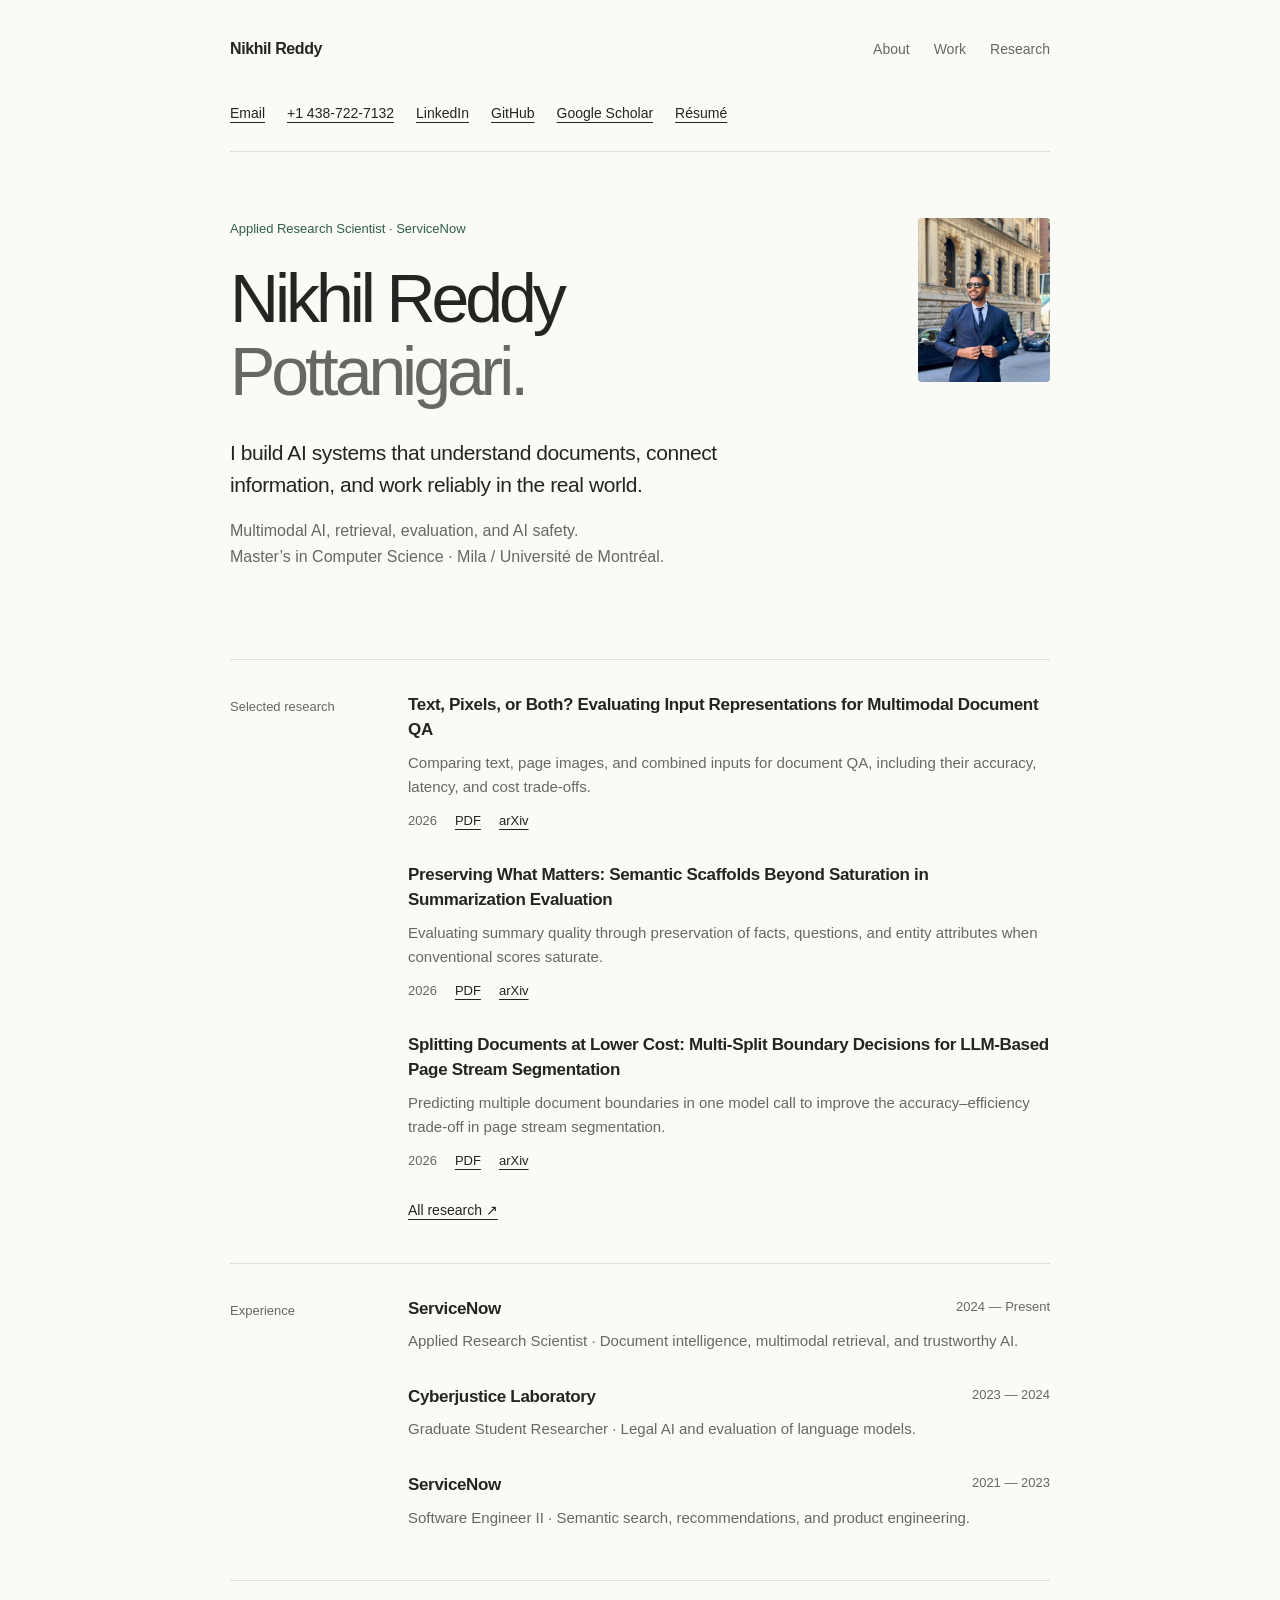
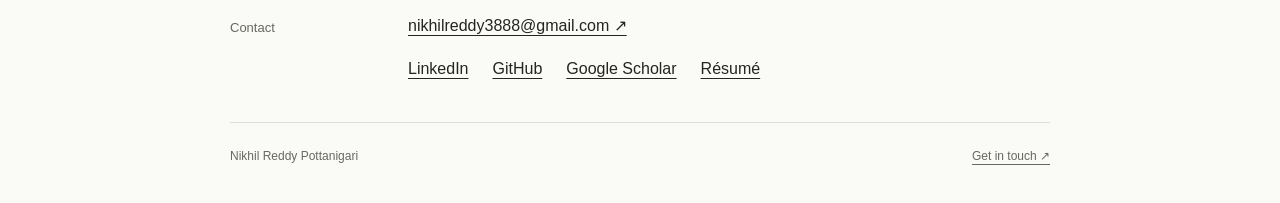
==== commit dab5d08b: "Restore portrait and prominent contact links across portfolio" ====
--- a/index.html
+++ b/index.html
@@ -15,7 +15,15 @@
 <body>
   <a class="skip-link" href="#main">Skip to content</a>
   <header class="site-header"><a class="brand" href="/">Nikhil Reddy</a><nav aria-label="Primary navigation"><a href="/about/">About</a><a href="/work/">Work</a><a href="/publications/">Research</a></nav></header>
-  <main id="main"><div class="intro"><p class="eyebrow">Applied Research Scientist · ServiceNow</p><h1>Nikhil Reddy<br><span>Pottanigari.</span></h1><p class="summary">I build AI systems that understand documents, connect information, and work reliably in the real world.</p><p class="muted">Multimodal AI, retrieval, evaluation, and AI safety.<br>Master’s in Computer Science · Mila / Université de Montréal.</p><div class="links"><a href="mailto:nikhilreddy3888@gmail.com">Email ↗</a><a href="/public/COLM_Resume_2026.pdf">Résumé ↗</a></div></div><section id="publications"><h2>Selected research</h2><div><article><h3><a href="/publications/2609.22628/">Text, Pixels, or Both? Evaluating Input Representations for Multimodal Document QA</a></h3><p>Comparing text, page images, and combined inputs for document QA, including their accuracy, latency, and cost trade-offs.</p><div class="links"><span class="muted">2026</span><a href="/publications/2609.22628/paper.pdf">PDF</a><a href="https://arxiv.org/abs/2609.22628">arXiv</a></div></article><article><h3><a href="/publications/2609.22603/">Preserving What Matters: Semantic Scaffolds Beyond Saturation in Summarization Evaluation</a></h3><p>Evaluating summary quality through preservation of facts, questions, and entity attributes when conventional scores saturate.</p><div class="links"><span class="muted">2026</span><a href="/publications/2609.22603/paper.pdf">PDF</a><a href="https://arxiv.org/abs/2609.22603">arXiv</a></div></article><article><h3><a href="/publications/2609.22620/">Splitting Documents at Lower Cost: Multi-Split Boundary Decisions for LLM-Based Page Stream Segmentation</a></h3><p>Predicting multiple document boundaries in one model call to improve the accuracy–efficiency trade-off in page stream segmentation.</p><div class="links"><span class="muted">2026</span><a href="/publications/2609.22620/paper.pdf">PDF</a><a href="https://arxiv.org/abs/2609.22620">arXiv</a></div></article><p class="more"><a href="/publications/">All research ↗</a></p></div></section><section id="experience"><h2>Experience</h2><div><article><div class="row-heading"><h3>ServiceNow</h3><span>2024 — Present</span></div><p>Applied Research Scientist · Document intelligence, multimodal retrieval, and trustworthy AI.</p></article>
+  <nav class="profile-links" aria-label="Contact and profiles">
+    <a href="mailto:nikhilreddy3888@gmail.com">Email</a>
+    <a href="tel:+14387227132">+1 438-722-7132</a>
+    <a href="https://www.linkedin.com/in/pottanigari-nikhil-reddy/">LinkedIn</a>
+    <a href="https://github.com/nikhilreddy3888">GitHub</a>
+    <a href="https://scholar.google.com/citations?user=vLbQuAUAAAAJ&amp;hl=en">Google Scholar</a>
+    <a href="/public/COLM_Resume_2026.pdf">Résumé</a>
+  </nav>
+  <main id="main"><div class="intro intro-with-photo"><img class="profile-photo" src="/public/WhatsApp%20Image%202026-10-01%20at%2023.16.22.jpeg" alt="Nikhil Reddy Pottanigari" width="132" height="164" fetchpriority="high"><p class="eyebrow">Applied Research Scientist · ServiceNow</p><h1>Nikhil Reddy<br><span>Pottanigari.</span></h1><p class="summary">I build AI systems that understand documents, connect information, and work reliably in the real world.</p><p class="muted">Multimodal AI, retrieval, evaluation, and AI safety.<br>Master’s in Computer Science · Mila / Université de Montréal.</p></div><section id="publications"><h2>Selected research</h2><div><article><h3><a href="/publications/2609.22628/">Text, Pixels, or Both? Evaluating Input Representations for Multimodal Document QA</a></h3><p>Comparing text, page images, and combined inputs for document QA, including their accuracy, latency, and cost trade-offs.</p><div class="links"><span class="muted">2026</span><a href="/publications/2609.22628/paper.pdf">PDF</a><a href="https://arxiv.org/abs/2609.22628">arXiv</a></div></article><article><h3><a href="/publications/2609.22603/">Preserving What Matters: Semantic Scaffolds Beyond Saturation in Summarization Evaluation</a></h3><p>Evaluating summary quality through preservation of facts, questions, and entity attributes when conventional scores saturate.</p><div class="links"><span class="muted">2026</span><a href="/publications/2609.22603/paper.pdf">PDF</a><a href="https://arxiv.org/abs/2609.22603">arXiv</a></div></article><article><h3><a href="/publications/2609.22620/">Splitting Documents at Lower Cost: Multi-Split Boundary Decisions for LLM-Based Page Stream Segmentation</a></h3><p>Predicting multiple document boundaries in one model call to improve the accuracy–efficiency trade-off in page stream segmentation.</p><div class="links"><span class="muted">2026</span><a href="/publications/2609.22620/paper.pdf">PDF</a><a href="https://arxiv.org/abs/2609.22620">arXiv</a></div></article><p class="more"><a href="/publications/">All research ↗</a></p></div></section><section id="experience"><h2>Experience</h2><div><article><div class="row-heading"><h3>ServiceNow</h3><span>2024 — Present</span></div><p>Applied Research Scientist · Document intelligence, multimodal retrieval, and trustworthy AI.</p></article>
 <article><div class="row-heading"><h3>Cyberjustice Laboratory</h3><span>2023 — 2024</span></div><p>Graduate Student Researcher · Legal AI and evaluation of language models.</p></article>
 <article><div class="row-heading"><h3>ServiceNow</h3><span>2021 — 2023</span></div><p>Software Engineer II · Semantic search, recommendations, and product engineering.</p></article></div></section><section id="contact"><h2>Contact</h2><div><p><a href="mailto:nikhilreddy3888@gmail.com">nikhilreddy3888@gmail.com ↗</a></p><div class="links"><a href="https://www.linkedin.com/in/pottanigari-nikhil-reddy/">LinkedIn</a><a href="https://github.com/nikhilreddy3888">GitHub</a><a href="https://scholar.google.com/citations?user=vLbQuAUAAAAJ&amp;hl=en">Google Scholar</a><a href="/public/COLM_Resume_2026.pdf">Résumé</a></div></div></section></main>
   <footer><span>Nikhil Reddy Pottanigari</span><a href="mailto:nikhilreddy3888@gmail.com">Get in touch ↗</a></footer>
--- a/styles/main.css
+++ b/styles/main.css
@@ -60,3 +60,13 @@
   .paper-content { padding-block: 36px; }
 }
 @media (prefers-reduced-motion: reduce) { a { transition: none; } }
+
+/* Contact links stay in the opening area on every page. */
+.profile-links { width: min(820px, calc(100% - 64px)); margin-inline: auto; padding-bottom: 22px; border-bottom: 1px solid var(--line); gap: 8px 22px; }
+.profile-links a { color: var(--ink); text-decoration: underline; padding-block: 4px; }
+.intro-with-photo { max-width: none; display: flow-root; }
+.profile-photo { float: right; width: 132px; height: 164px; object-fit: cover; object-position: center 30%; margin: 0 0 24px 32px; border-radius: 4px; }
+@media (max-width: 600px) {
+  .profile-links { width: calc(100% - 40px); gap: 6px 18px; padding-bottom: 18px; }
+  .profile-photo { float: none; display: block; width: 96px; height: 120px; margin: 0 0 24px; }
+}
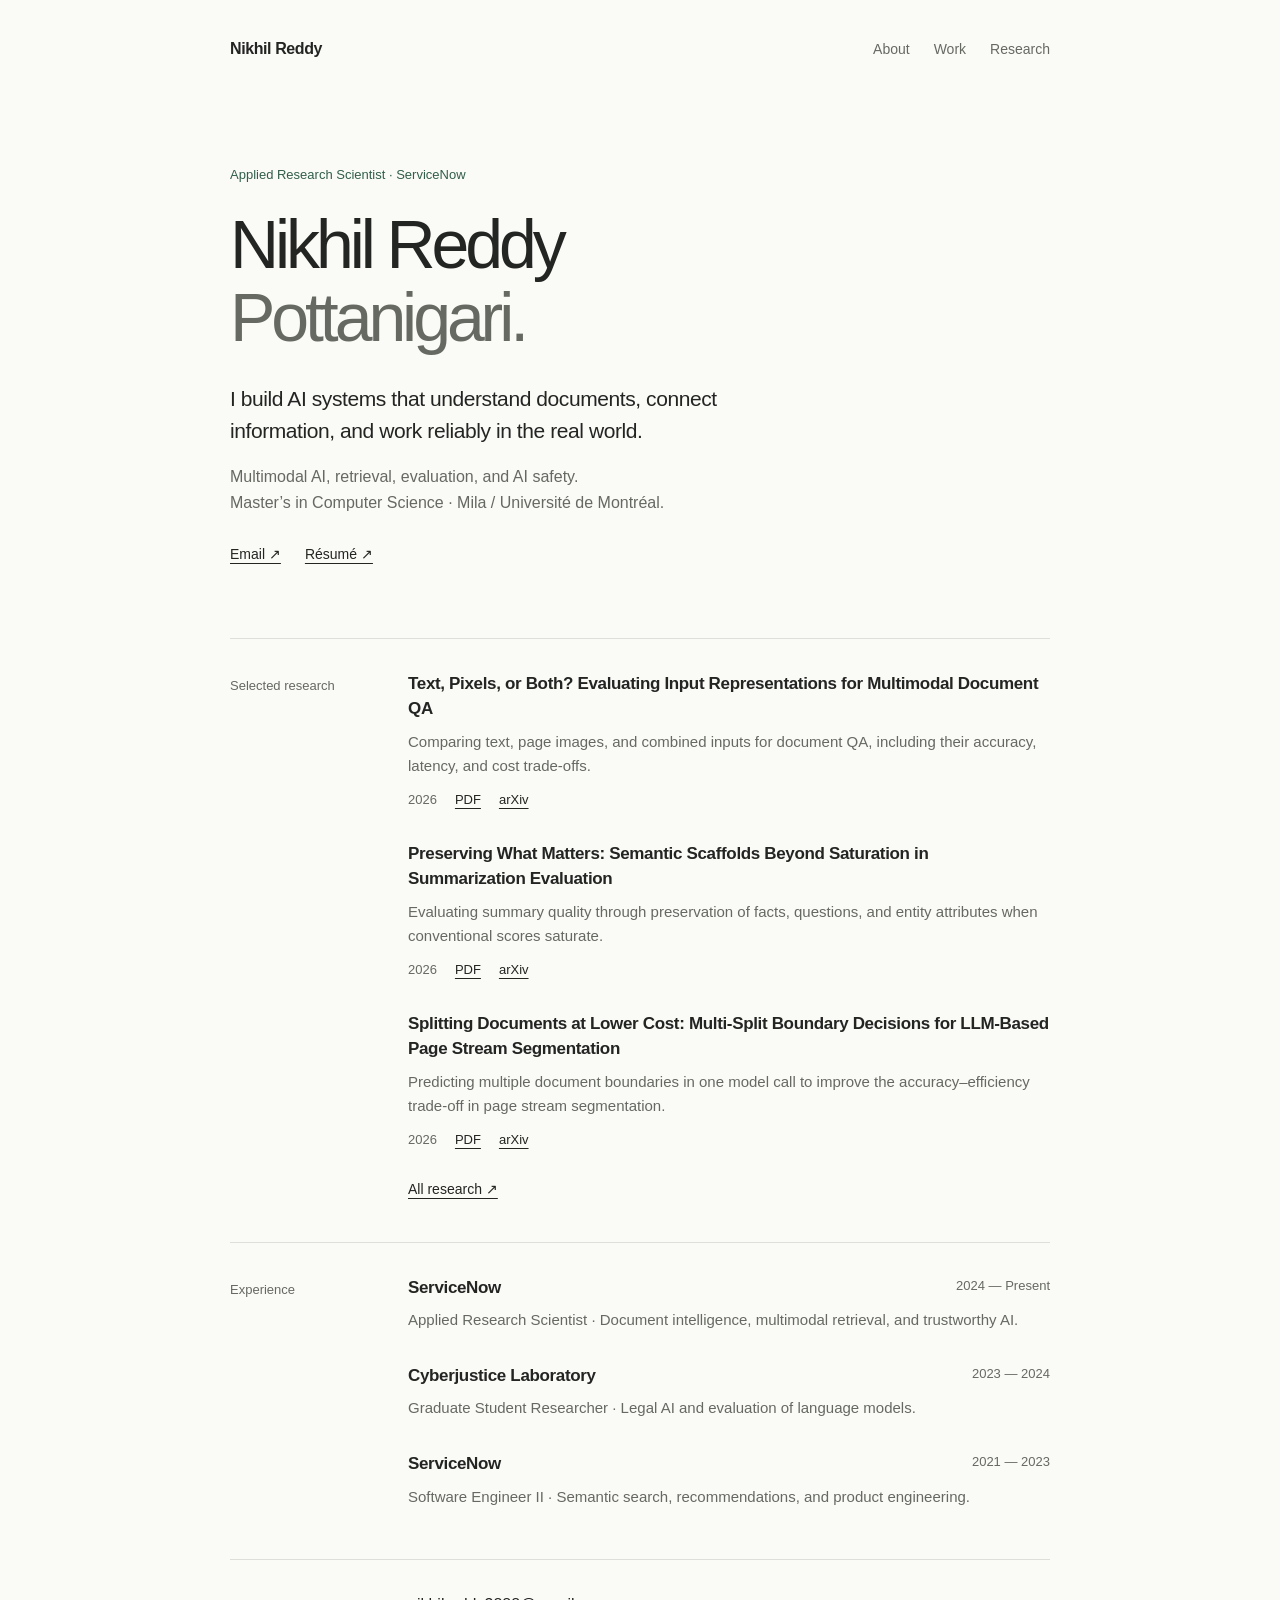
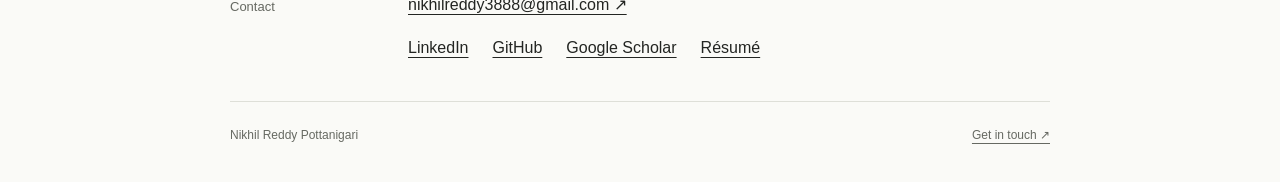
==== commit 6d12c838: "Revert "Restore portrait and prominent contact links across portfolio" This reverts commit dab5d08be" ====
--- a/index.html
+++ b/index.html
@@ -15,15 +15,7 @@
 <body>
   <a class="skip-link" href="#main">Skip to content</a>
   <header class="site-header"><a class="brand" href="/">Nikhil Reddy</a><nav aria-label="Primary navigation"><a href="/about/">About</a><a href="/work/">Work</a><a href="/publications/">Research</a></nav></header>
-  <nav class="profile-links" aria-label="Contact and profiles">
-    <a href="mailto:nikhilreddy3888@gmail.com">Email</a>
-    <a href="tel:+14387227132">+1 438-722-7132</a>
-    <a href="https://www.linkedin.com/in/pottanigari-nikhil-reddy/">LinkedIn</a>
-    <a href="https://github.com/nikhilreddy3888">GitHub</a>
-    <a href="https://scholar.google.com/citations?user=vLbQuAUAAAAJ&amp;hl=en">Google Scholar</a>
-    <a href="/public/COLM_Resume_2026.pdf">Résumé</a>
-  </nav>
-  <main id="main"><div class="intro intro-with-photo"><img class="profile-photo" src="/public/WhatsApp%20Image%202026-10-01%20at%2023.16.22.jpeg" alt="Nikhil Reddy Pottanigari" width="132" height="164" fetchpriority="high"><p class="eyebrow">Applied Research Scientist · ServiceNow</p><h1>Nikhil Reddy<br><span>Pottanigari.</span></h1><p class="summary">I build AI systems that understand documents, connect information, and work reliably in the real world.</p><p class="muted">Multimodal AI, retrieval, evaluation, and AI safety.<br>Master’s in Computer Science · Mila / Université de Montréal.</p></div><section id="publications"><h2>Selected research</h2><div><article><h3><a href="/publications/2609.22628/">Text, Pixels, or Both? Evaluating Input Representations for Multimodal Document QA</a></h3><p>Comparing text, page images, and combined inputs for document QA, including their accuracy, latency, and cost trade-offs.</p><div class="links"><span class="muted">2026</span><a href="/publications/2609.22628/paper.pdf">PDF</a><a href="https://arxiv.org/abs/2609.22628">arXiv</a></div></article><article><h3><a href="/publications/2609.22603/">Preserving What Matters: Semantic Scaffolds Beyond Saturation in Summarization Evaluation</a></h3><p>Evaluating summary quality through preservation of facts, questions, and entity attributes when conventional scores saturate.</p><div class="links"><span class="muted">2026</span><a href="/publications/2609.22603/paper.pdf">PDF</a><a href="https://arxiv.org/abs/2609.22603">arXiv</a></div></article><article><h3><a href="/publications/2609.22620/">Splitting Documents at Lower Cost: Multi-Split Boundary Decisions for LLM-Based Page Stream Segmentation</a></h3><p>Predicting multiple document boundaries in one model call to improve the accuracy–efficiency trade-off in page stream segmentation.</p><div class="links"><span class="muted">2026</span><a href="/publications/2609.22620/paper.pdf">PDF</a><a href="https://arxiv.org/abs/2609.22620">arXiv</a></div></article><p class="more"><a href="/publications/">All research ↗</a></p></div></section><section id="experience"><h2>Experience</h2><div><article><div class="row-heading"><h3>ServiceNow</h3><span>2024 — Present</span></div><p>Applied Research Scientist · Document intelligence, multimodal retrieval, and trustworthy AI.</p></article>
+  <main id="main"><div class="intro"><p class="eyebrow">Applied Research Scientist · ServiceNow</p><h1>Nikhil Reddy<br><span>Pottanigari.</span></h1><p class="summary">I build AI systems that understand documents, connect information, and work reliably in the real world.</p><p class="muted">Multimodal AI, retrieval, evaluation, and AI safety.<br>Master’s in Computer Science · Mila / Université de Montréal.</p><div class="links"><a href="mailto:nikhilreddy3888@gmail.com">Email ↗</a><a href="/public/COLM_Resume_2026.pdf">Résumé ↗</a></div></div><section id="publications"><h2>Selected research</h2><div><article><h3><a href="/publications/2609.22628/">Text, Pixels, or Both? Evaluating Input Representations for Multimodal Document QA</a></h3><p>Comparing text, page images, and combined inputs for document QA, including their accuracy, latency, and cost trade-offs.</p><div class="links"><span class="muted">2026</span><a href="/publications/2609.22628/paper.pdf">PDF</a><a href="https://arxiv.org/abs/2609.22628">arXiv</a></div></article><article><h3><a href="/publications/2609.22603/">Preserving What Matters: Semantic Scaffolds Beyond Saturation in Summarization Evaluation</a></h3><p>Evaluating summary quality through preservation of facts, questions, and entity attributes when conventional scores saturate.</p><div class="links"><span class="muted">2026</span><a href="/publications/2609.22603/paper.pdf">PDF</a><a href="https://arxiv.org/abs/2609.22603">arXiv</a></div></article><article><h3><a href="/publications/2609.22620/">Splitting Documents at Lower Cost: Multi-Split Boundary Decisions for LLM-Based Page Stream Segmentation</a></h3><p>Predicting multiple document boundaries in one model call to improve the accuracy–efficiency trade-off in page stream segmentation.</p><div class="links"><span class="muted">2026</span><a href="/publications/2609.22620/paper.pdf">PDF</a><a href="https://arxiv.org/abs/2609.22620">arXiv</a></div></article><p class="more"><a href="/publications/">All research ↗</a></p></div></section><section id="experience"><h2>Experience</h2><div><article><div class="row-heading"><h3>ServiceNow</h3><span>2024 — Present</span></div><p>Applied Research Scientist · Document intelligence, multimodal retrieval, and trustworthy AI.</p></article>
 <article><div class="row-heading"><h3>Cyberjustice Laboratory</h3><span>2023 — 2024</span></div><p>Graduate Student Researcher · Legal AI and evaluation of language models.</p></article>
 <article><div class="row-heading"><h3>ServiceNow</h3><span>2021 — 2023</span></div><p>Software Engineer II · Semantic search, recommendations, and product engineering.</p></article></div></section><section id="contact"><h2>Contact</h2><div><p><a href="mailto:nikhilreddy3888@gmail.com">nikhilreddy3888@gmail.com ↗</a></p><div class="links"><a href="https://www.linkedin.com/in/pottanigari-nikhil-reddy/">LinkedIn</a><a href="https://github.com/nikhilreddy3888">GitHub</a><a href="https://scholar.google.com/citations?user=vLbQuAUAAAAJ&amp;hl=en">Google Scholar</a><a href="/public/COLM_Resume_2026.pdf">Résumé</a></div></div></section></main>
   <footer><span>Nikhil Reddy Pottanigari</span><a href="mailto:nikhilreddy3888@gmail.com">Get in touch ↗</a></footer>
--- a/styles/main.css
+++ b/styles/main.css
@@ -60,13 +60,3 @@
   .paper-content { padding-block: 36px; }
 }
 @media (prefers-reduced-motion: reduce) { a { transition: none; } }
-
-/* Contact links stay in the opening area on every page. */
-.profile-links { width: min(820px, calc(100% - 64px)); margin-inline: auto; padding-bottom: 22px; border-bottom: 1px solid var(--line); gap: 8px 22px; }
-.profile-links a { color: var(--ink); text-decoration: underline; padding-block: 4px; }
-.intro-with-photo { max-width: none; display: flow-root; }
-.profile-photo { float: right; width: 132px; height: 164px; object-fit: cover; object-position: center 30%; margin: 0 0 24px 32px; border-radius: 4px; }
-@media (max-width: 600px) {
-  .profile-links { width: calc(100% - 40px); gap: 6px 18px; padding-bottom: 18px; }
-  .profile-photo { float: none; display: block; width: 96px; height: 120px; margin: 0 0 24px; }
-}
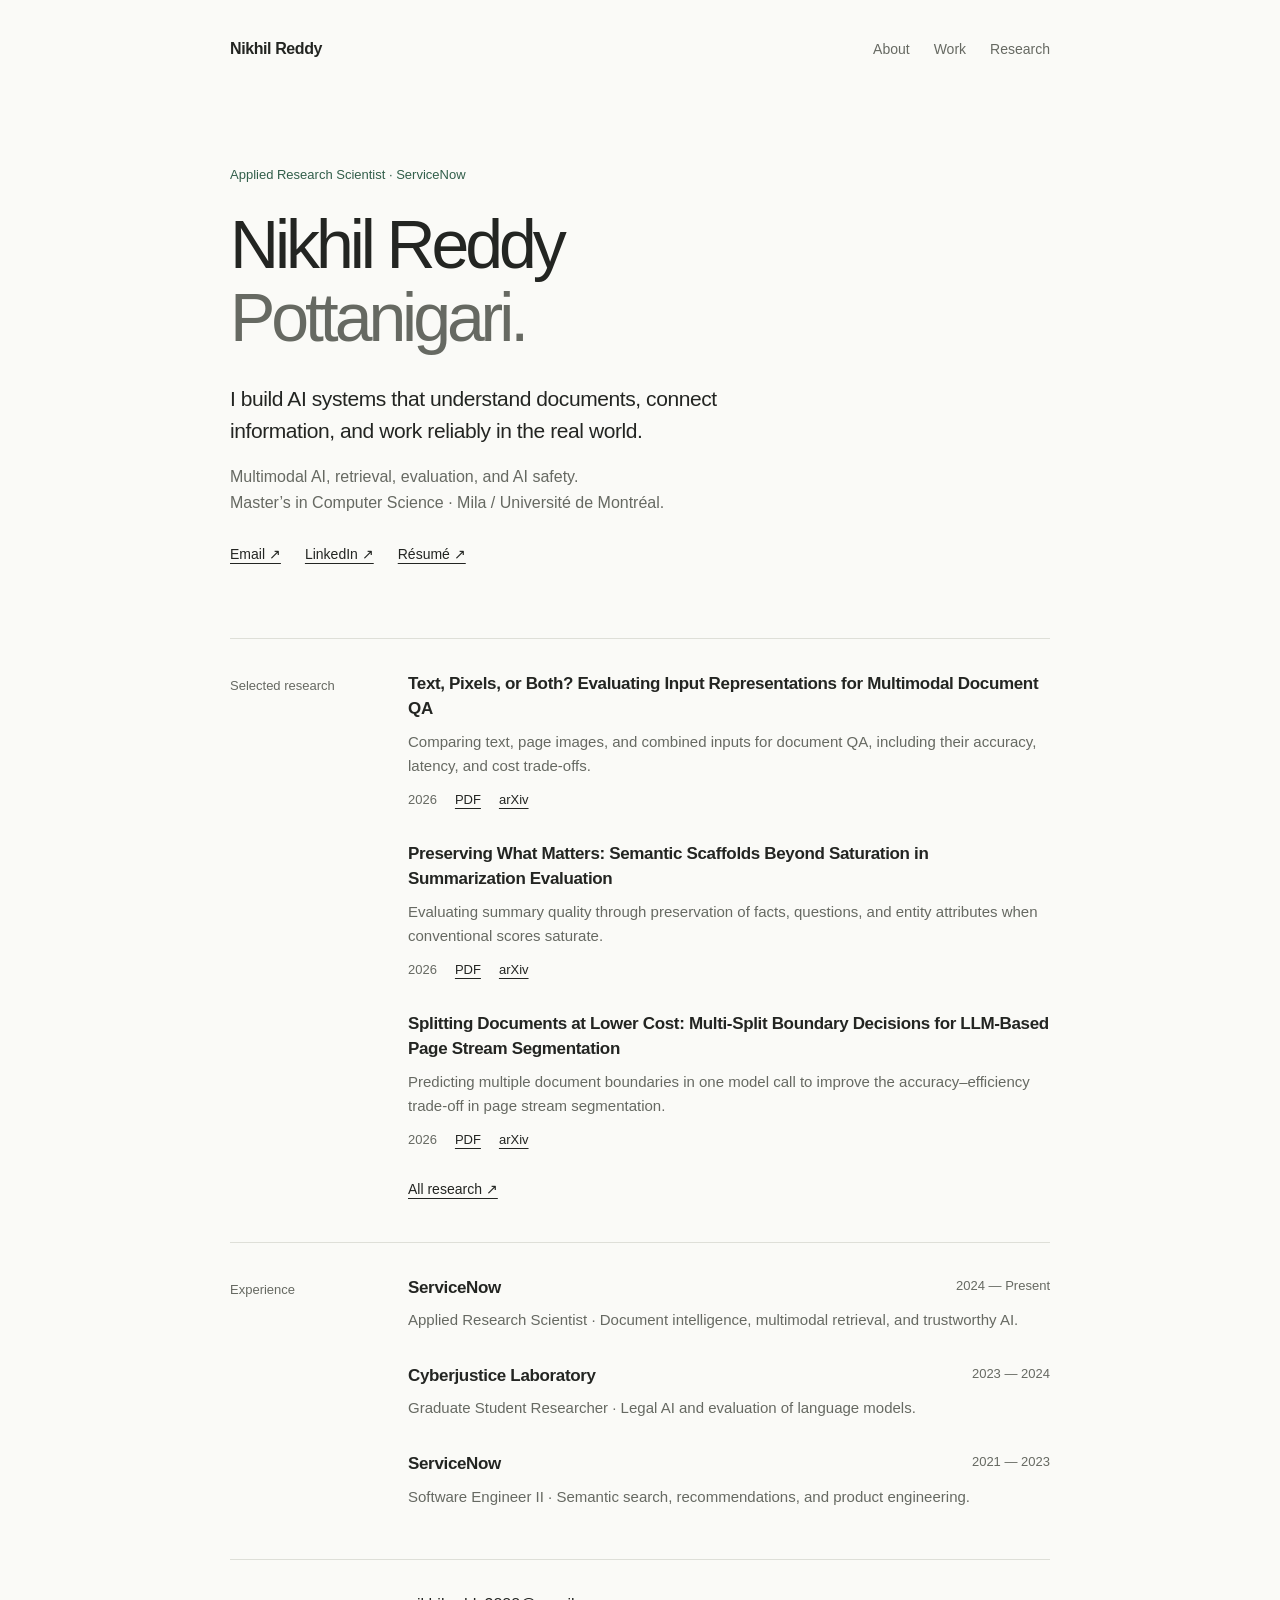
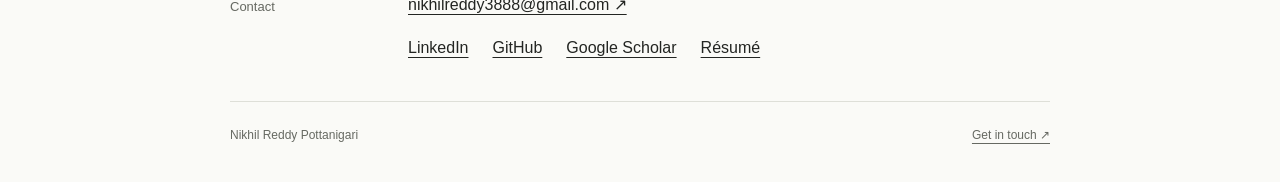
==== commit 63b92ba7: "Add LinkedIn between email and resume in introduction" ====
--- a/index.html
+++ b/index.html
@@ -15,7 +15,7 @@
 <body>
   <a class="skip-link" href="#main">Skip to content</a>
   <header class="site-header"><a class="brand" href="/">Nikhil Reddy</a><nav aria-label="Primary navigation"><a href="/about/">About</a><a href="/work/">Work</a><a href="/publications/">Research</a></nav></header>
-  <main id="main"><div class="intro"><p class="eyebrow">Applied Research Scientist · ServiceNow</p><h1>Nikhil Reddy<br><span>Pottanigari.</span></h1><p class="summary">I build AI systems that understand documents, connect information, and work reliably in the real world.</p><p class="muted">Multimodal AI, retrieval, evaluation, and AI safety.<br>Master’s in Computer Science · Mila / Université de Montréal.</p><div class="links"><a href="mailto:nikhilreddy3888@gmail.com">Email ↗</a><a href="/public/COLM_Resume_2026.pdf">Résumé ↗</a></div></div><section id="publications"><h2>Selected research</h2><div><article><h3><a href="/publications/2609.22628/">Text, Pixels, or Both? Evaluating Input Representations for Multimodal Document QA</a></h3><p>Comparing text, page images, and combined inputs for document QA, including their accuracy, latency, and cost trade-offs.</p><div class="links"><span class="muted">2026</span><a href="/publications/2609.22628/paper.pdf">PDF</a><a href="https://arxiv.org/abs/2609.22628">arXiv</a></div></article><article><h3><a href="/publications/2609.22603/">Preserving What Matters: Semantic Scaffolds Beyond Saturation in Summarization Evaluation</a></h3><p>Evaluating summary quality through preservation of facts, questions, and entity attributes when conventional scores saturate.</p><div class="links"><span class="muted">2026</span><a href="/publications/2609.22603/paper.pdf">PDF</a><a href="https://arxiv.org/abs/2609.22603">arXiv</a></div></article><article><h3><a href="/publications/2609.22620/">Splitting Documents at Lower Cost: Multi-Split Boundary Decisions for LLM-Based Page Stream Segmentation</a></h3><p>Predicting multiple document boundaries in one model call to improve the accuracy–efficiency trade-off in page stream segmentation.</p><div class="links"><span class="muted">2026</span><a href="/publications/2609.22620/paper.pdf">PDF</a><a href="https://arxiv.org/abs/2609.22620">arXiv</a></div></article><p class="more"><a href="/publications/">All research ↗</a></p></div></section><section id="experience"><h2>Experience</h2><div><article><div class="row-heading"><h3>ServiceNow</h3><span>2024 — Present</span></div><p>Applied Research Scientist · Document intelligence, multimodal retrieval, and trustworthy AI.</p></article>
+  <main id="main"><div class="intro"><p class="eyebrow">Applied Research Scientist · ServiceNow</p><h1>Nikhil Reddy<br><span>Pottanigari.</span></h1><p class="summary">I build AI systems that understand documents, connect information, and work reliably in the real world.</p><p class="muted">Multimodal AI, retrieval, evaluation, and AI safety.<br>Master’s in Computer Science · Mila / Université de Montréal.</p><div class="links"><a href="mailto:nikhilreddy3888@gmail.com">Email ↗</a><a href="https://www.linkedin.com/in/pottanigari-nikhil-reddy/">LinkedIn ↗</a><a href="/public/COLM_Resume_2026.pdf">Résumé ↗</a></div></div><section id="publications"><h2>Selected research</h2><div><article><h3><a href="/publications/2609.22628/">Text, Pixels, or Both? Evaluating Input Representations for Multimodal Document QA</a></h3><p>Comparing text, page images, and combined inputs for document QA, including their accuracy, latency, and cost trade-offs.</p><div class="links"><span class="muted">2026</span><a href="/publications/2609.22628/paper.pdf">PDF</a><a href="https://arxiv.org/abs/2609.22628">arXiv</a></div></article><article><h3><a href="/publications/2609.22603/">Preserving What Matters: Semantic Scaffolds Beyond Saturation in Summarization Evaluation</a></h3><p>Evaluating summary quality through preservation of facts, questions, and entity attributes when conventional scores saturate.</p><div class="links"><span class="muted">2026</span><a href="/publications/2609.22603/paper.pdf">PDF</a><a href="https://arxiv.org/abs/2609.22603">arXiv</a></div></article><article><h3><a href="/publications/2609.22620/">Splitting Documents at Lower Cost: Multi-Split Boundary Decisions for LLM-Based Page Stream Segmentation</a></h3><p>Predicting multiple document boundaries in one model call to improve the accuracy–efficiency trade-off in page stream segmentation.</p><div class="links"><span class="muted">2026</span><a href="/publications/2609.22620/paper.pdf">PDF</a><a href="https://arxiv.org/abs/2609.22620">arXiv</a></div></article><p class="more"><a href="/publications/">All research ↗</a></p></div></section><section id="experience"><h2>Experience</h2><div><article><div class="row-heading"><h3>ServiceNow</h3><span>2024 — Present</span></div><p>Applied Research Scientist · Document intelligence, multimodal retrieval, and trustworthy AI.</p></article>
 <article><div class="row-heading"><h3>Cyberjustice Laboratory</h3><span>2023 — 2024</span></div><p>Graduate Student Researcher · Legal AI and evaluation of language models.</p></article>
 <article><div class="row-heading"><h3>ServiceNow</h3><span>2021 — 2023</span></div><p>Software Engineer II · Semantic search, recommendations, and product engineering.</p></article></div></section><section id="contact"><h2>Contact</h2><div><p><a href="mailto:nikhilreddy3888@gmail.com">nikhilreddy3888@gmail.com ↗</a></p><div class="links"><a href="https://www.linkedin.com/in/pottanigari-nikhil-reddy/">LinkedIn</a><a href="https://github.com/nikhilreddy3888">GitHub</a><a href="https://scholar.google.com/citations?user=vLbQuAUAAAAJ&amp;hl=en">Google Scholar</a><a href="/public/COLM_Resume_2026.pdf">Résumé</a></div></div></section></main>
   <footer><span>Nikhil Reddy Pottanigari</span><a href="mailto:nikhilreddy3888@gmail.com">Get in touch ↗</a></footer>
